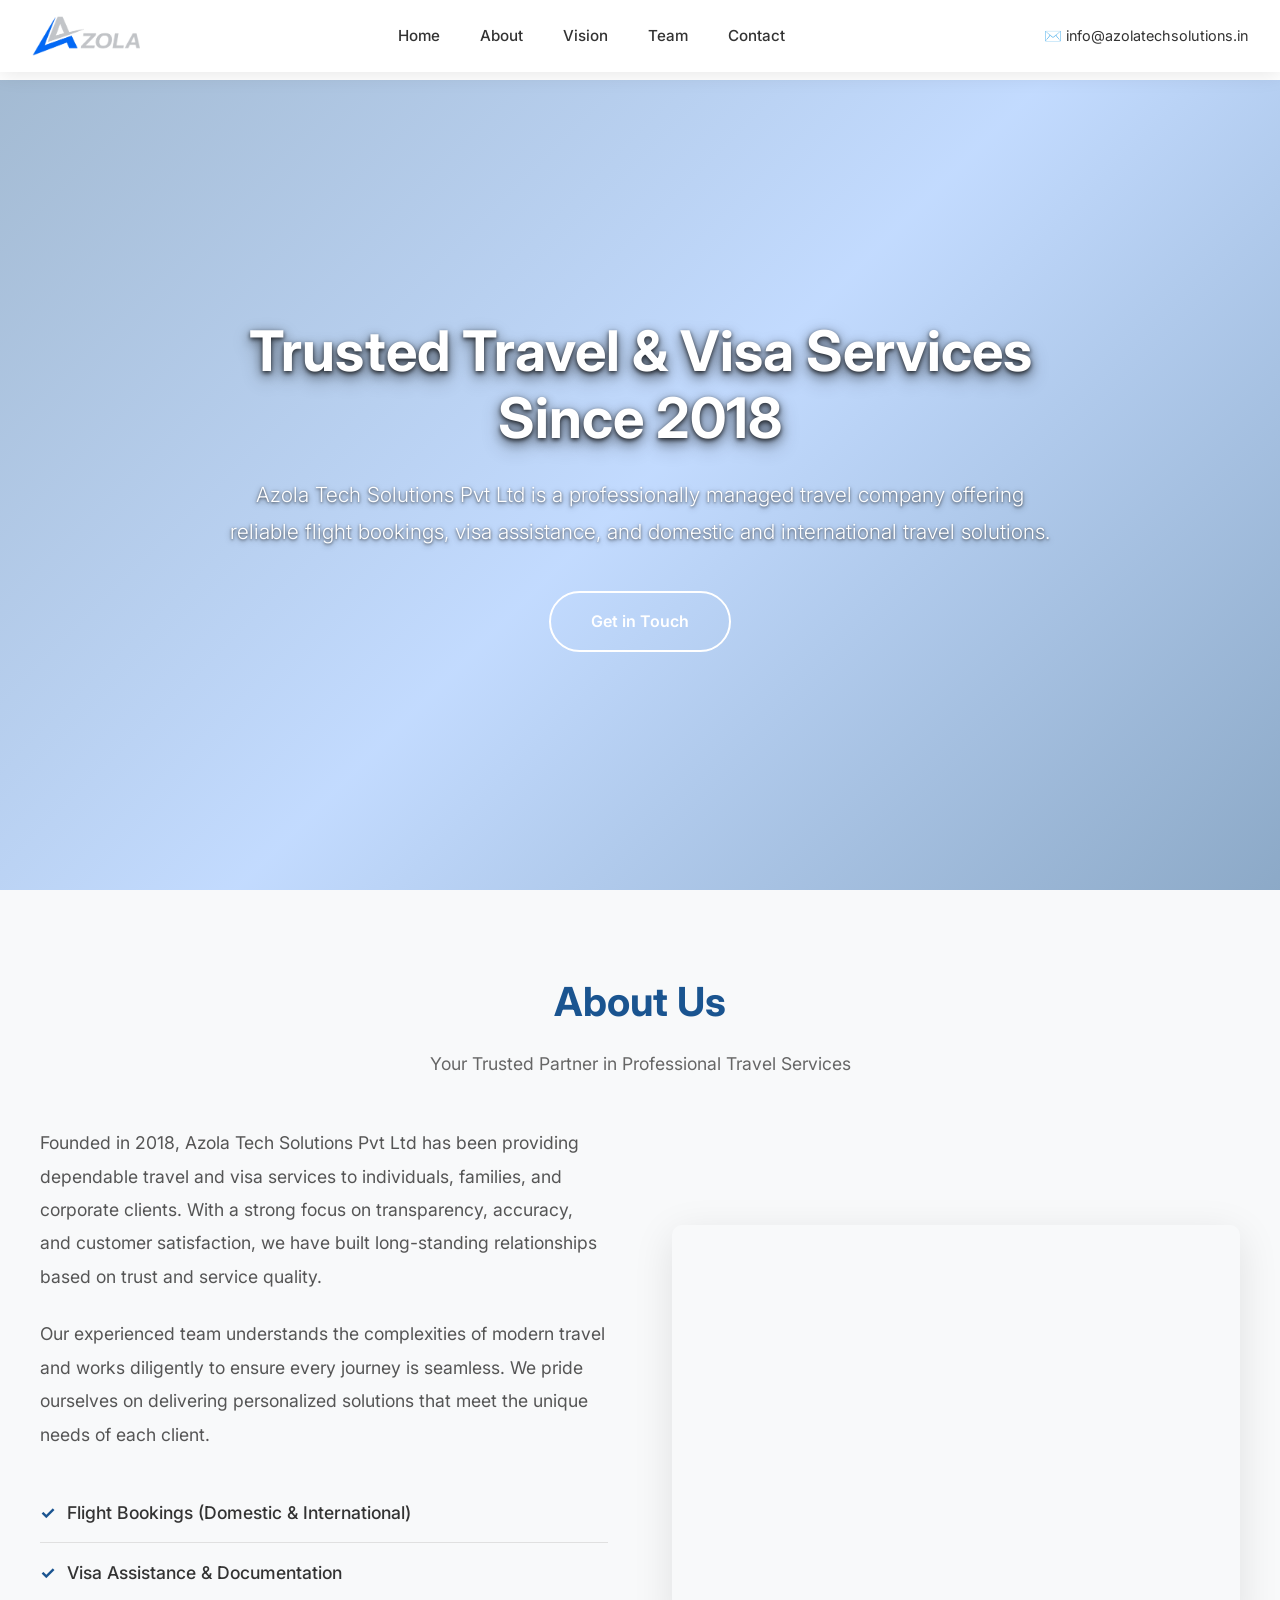
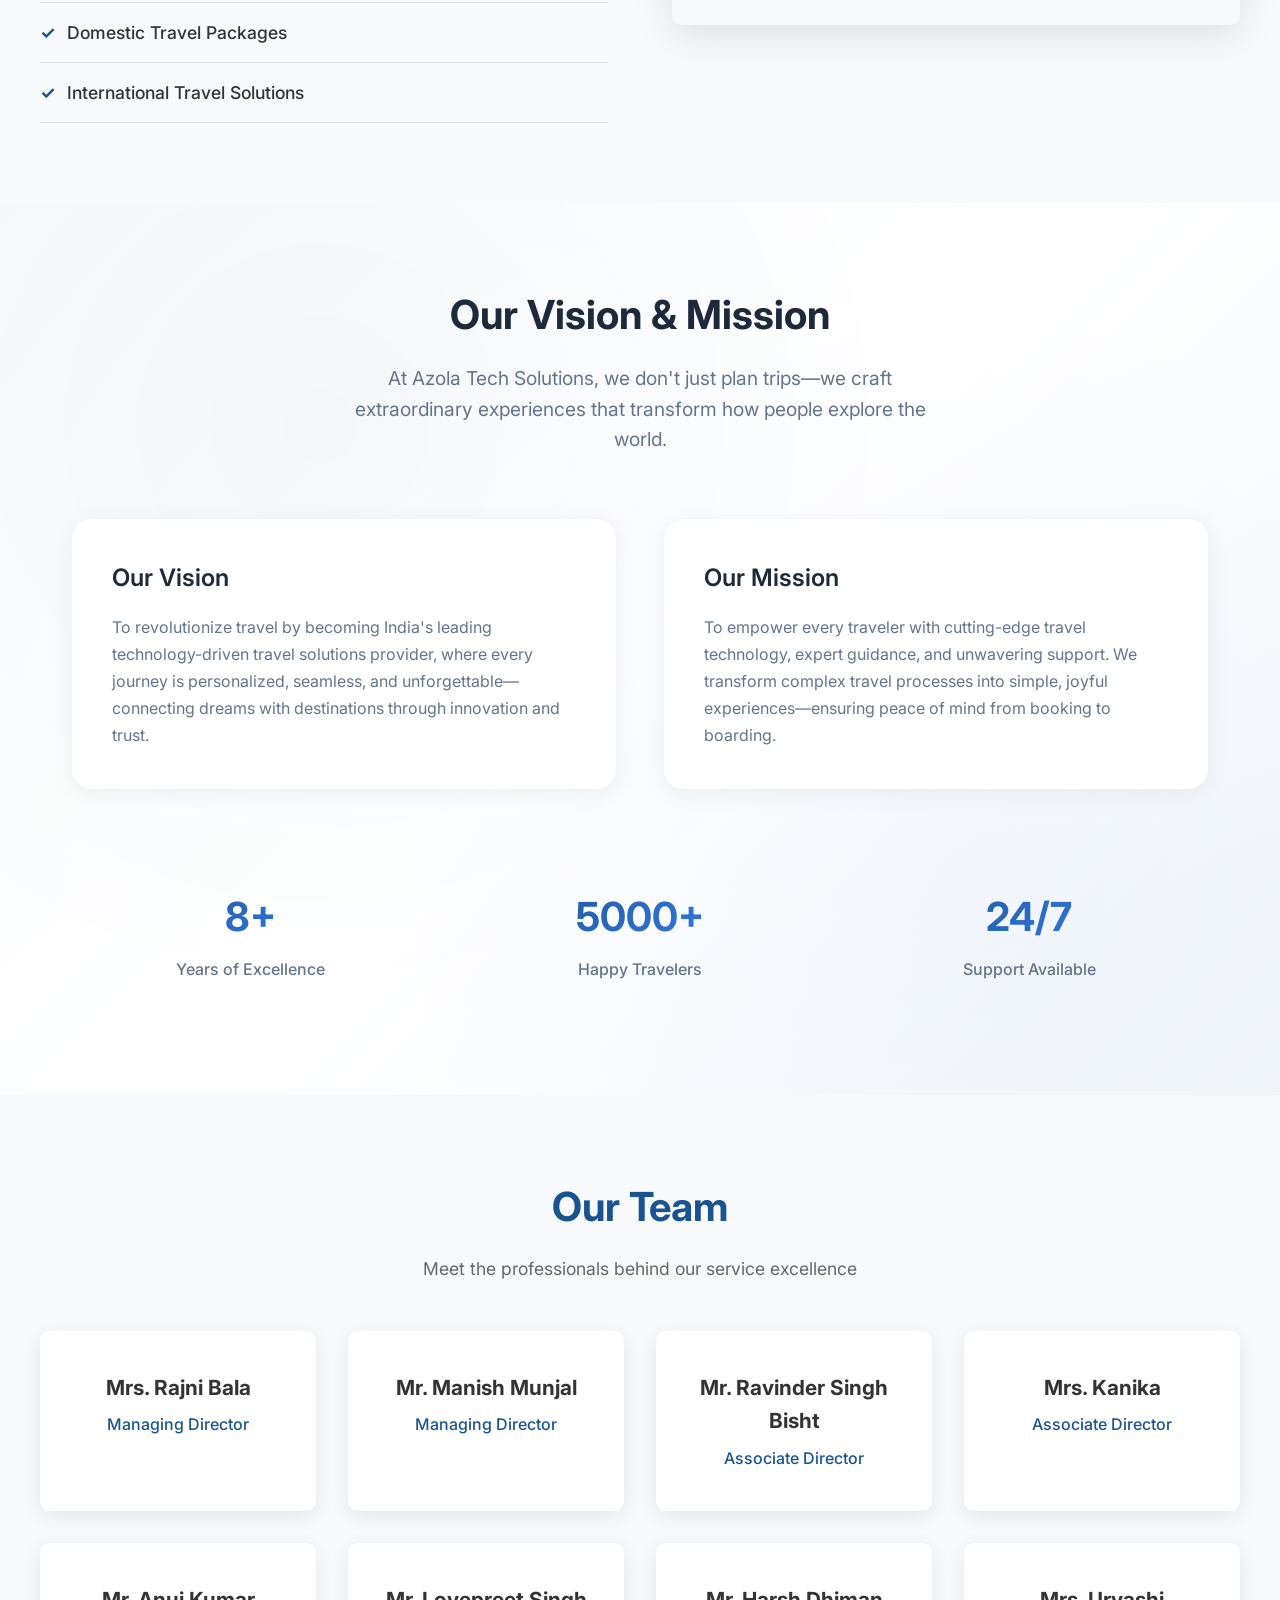
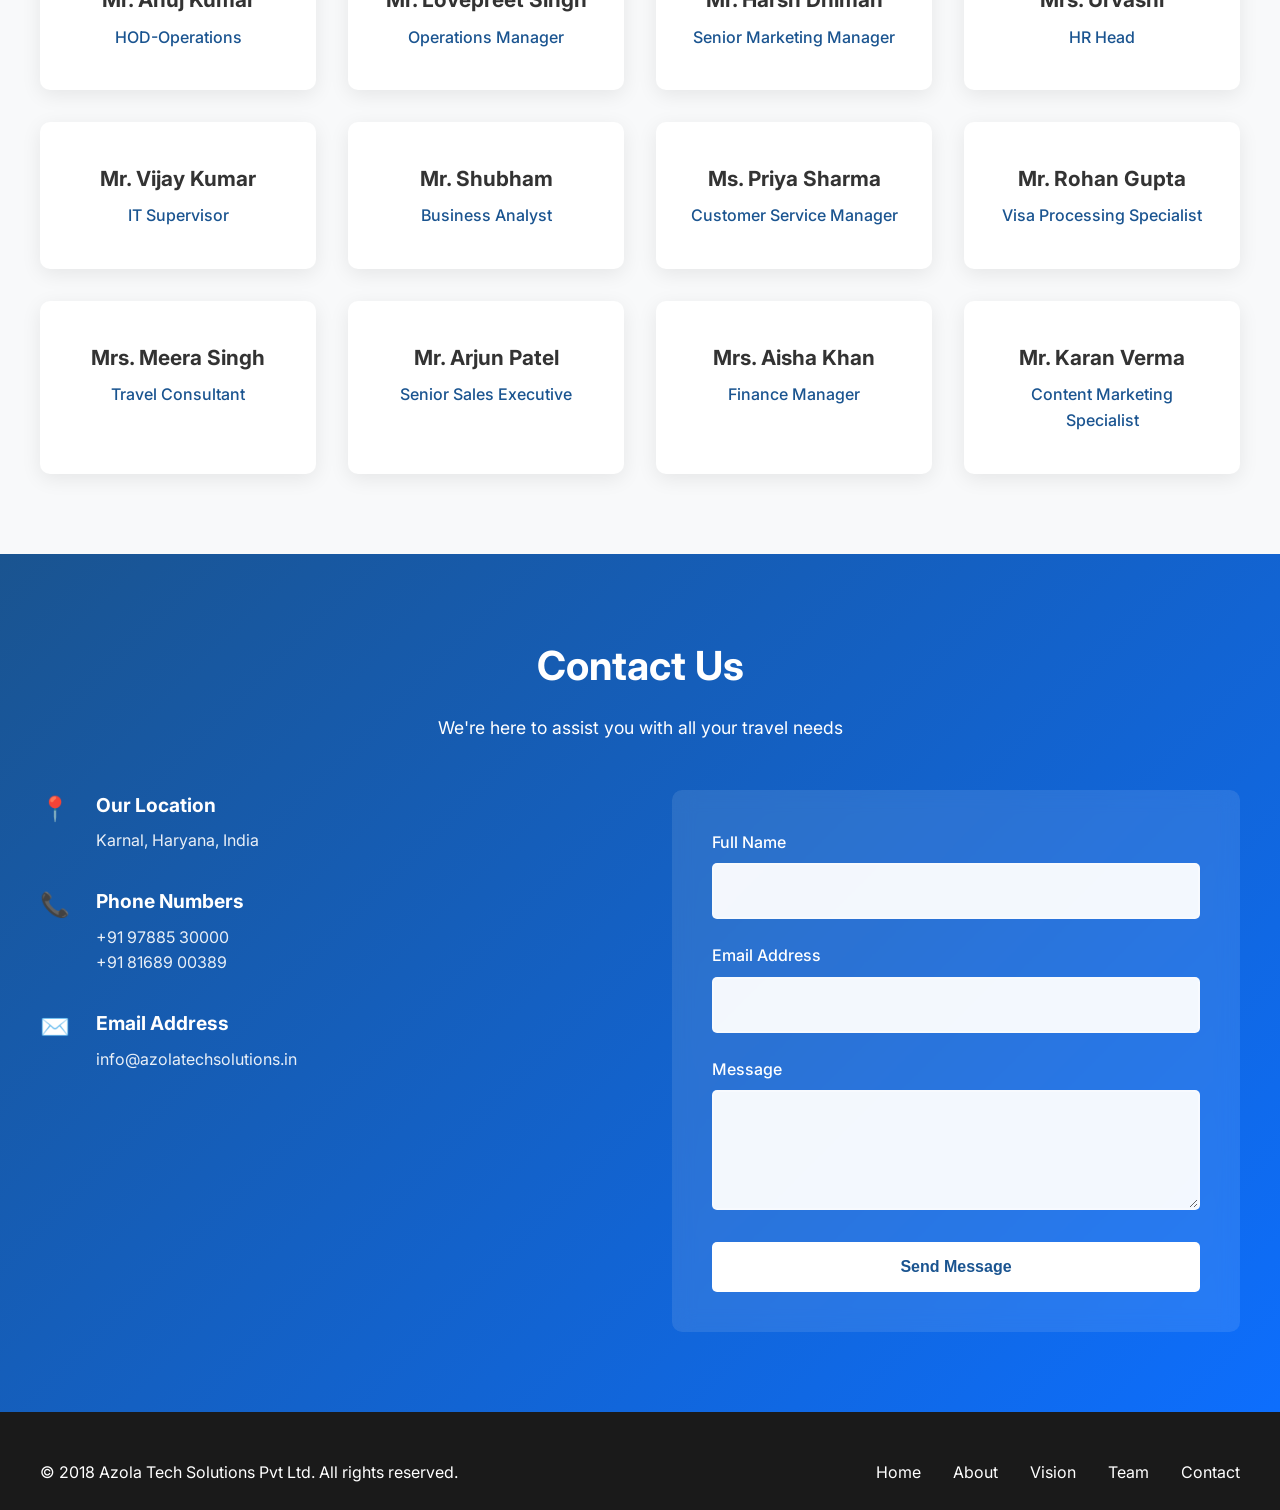
==== index.html @ 6ac51a49 "Add project files" ====
<!DOCTYPE html>
<html lang="en">
  <head>
    <meta charset="UTF-8" />
    <meta name="viewport" content="width=device-width, initial-scale=1.0" />
    <title>Azola Tech Solutions Pvt Ltd - Professional Travel Services</title>
    <link rel="preconnect" href="https://fonts.googleapis.com" />
    <link rel="preconnect" href="https://fonts.gstatic.com" crossorigin />
    <link
      href="https://fonts.googleapis.com/css2?family=Inter:wght@300;400;500;600;700&display=swap"
      rel="stylesheet"
    />
    <link rel="stylesheet" href="style.css" />
  </head>
  <body>
    <!-- Navbar -->
    <nav class="navbar" id="navbar">
      <div class="nav-container">
        <a href="#home" class="logo"
          ><img src="Logo.png" alt="Azola Tech Solutions Pvt Ltd Logo"
        /></a>
        <ul class="nav-links">
          <li><a href="#home">Home</a></li>
          <li><a href="#about">About</a></li>
          <li><a href="#vision">Vision</a></li>
          <li><a href="#team">Team</a></li>
          <li><a href="#contact">Contact</a></li>
        </ul>
        <div class="nav-contact">
          <a href="mailto:info@azolatechsolutions.in" class="email"
            >info@azolatechsolutions.in</a
          >
        </div>
        <button class="mobile-menu-btn" aria-label="Toggle mobile menu">
          <span></span>
          <span></span>
          <span></span>
        </button>
      </div>
    </nav>

    <!-- Hero Section -->
    <section id="home" class="hero">
      <div class="hero-content">
        <h1>Trusted Travel & Visa Services Since 2018</h1>
        <p>
          Azola Tech Solutions Pvt Ltd is a professionally managed travel
          company offering reliable flight bookings, visa assistance, and
          domestic and international travel solutions.
        </p>
        <div class="cta-buttons">
          <a href="#contact" class="btn btn-secondary">Get in Touch</a>
        </div>
      </div>
    </section>

    <!-- About Section -->
    <section id="about">
      <div class="container">
        <h2 class="section-title fade-in">About Us</h2>
        <p class="section-subtitle fade-in">
          Your Trusted Partner in Professional Travel Services
        </p>
        <div class="about-content">
          <div class="about-text fade-in">
            <p>
              Founded in 2018, Azola Tech Solutions Pvt Ltd has been providing
              dependable travel and visa services to individuals, families, and
              corporate clients. With a strong focus on transparency, accuracy,
              and customer satisfaction, we have built long-standing
              relationships based on trust and service quality.
            </p>
            <p>
              Our experienced team understands the complexities of modern travel
              and works diligently to ensure every journey is seamless. We pride
              ourselves on delivering personalized solutions that meet the
              unique needs of each client.
            </p>
            <ul class="services-list">
              <li>Flight Bookings (Domestic & International)</li>
              <li>Visa Assistance & Documentation</li>
              <li>Domestic Travel Packages</li>
              <li>International Travel Solutions</li>
            </ul>
          </div>
          <div class="about-image fade-in"></div>
        </div>
      </div>
    </section>

    <!-- Vision & Mission Section -->
    <section id="vision">
      <div class="vision-container">
        <div class="vision-intro">
          <h2 class="section-title fade-in">Our Vision & Mission</h2>
          <p class="vision-description fade-in">
            At Azola Tech Solutions, we don't just plan trips—we craft
            extraordinary experiences that transform how people explore the
            world.
          </p>
        </div>

        <div class="vision-content">
          <div class="vision-item fade-in">
            <!-- <div class="vision-icon"></div> -->
            <div class="vision-text">
              <h3>Our Vision</h3>
              <p>
                To revolutionize travel by becoming India's leading
                technology-driven travel solutions provider, where every journey
                is personalized, seamless, and unforgettable—connecting dreams
                with destinations through innovation and trust.
              </p>
            </div>
          </div>

          <div class="vision-item fade-in">
            <!-- <div class="vision-icon"></div> -->
            <div class="vision-text">
              <h3>Our Mission</h3>
              <p>
                To empower every traveler with cutting-edge travel technology,
                expert guidance, and unwavering support. We transform complex
                travel processes into simple, joyful experiences—ensuring peace
                of mind from booking to boarding.
              </p>
            </div>
          </div>
        </div>

        <div class="vision-stats">
          <div class="stat-item">
            <div class="stat-number">8+</div>
            <div class="stat-label">Years of Excellence</div>
          </div>
          <div class="stat-item">
            <div class="stat-number">5000+</div>
            <div class="stat-label">Happy Travelers</div>
          </div>
          <div class="stat-item">
            <div class="stat-number">24/7</div>
            <div class="stat-label">Support Available</div>
          </div>
        </div>
      </div>
    </section>

    <!-- Team Section -->
    <section id="team">
      <div class="container">
        <h2 class="section-title fade-in">Our Team</h2>
        <p class="section-subtitle fade-in">
          Meet the professionals behind our service excellence
        </p>
        <div class="team-grid">
          <!-- Managing Directors -->
          <div class="team-member fade-in">
            <h3>Mrs. Rajni Bala</h3>
            <p>Managing Director</p>
          </div>
          <div class="team-member fade-in">
            <h3>Mr. Manish Munjal</h3>
            <p>Managing Director</p>
          </div>

          <!-- Associate Directors -->
          <div class="team-member fade-in">
            <h3>Mr. Ravinder Singh Bisht</h3>
            <p>Associate Director</p>
          </div>
          <div class="team-member fade-in">
            <h3>Mrs. Kanika</h3>
            <p>Associate Director</p>
          </div>

          <!-- Operations Leadership -->
          <div class="team-member fade-in">
            <h3>Mr. Anuj Kumar</h3>
            <p>HOD-Operations</p>
          </div>
          <div class="team-member fade-in">
            <h3>Mr. Lovepreet Singh</h3>
            <p>Operations Manager</p>
          </div>

          <!-- Marketing & HR -->
          <div class="team-member fade-in">
            <h3>Mr. Harsh Dhiman</h3>
            <p>Senior Marketing Manager</p>
          </div>
          <div class="team-member fade-in">
            <h3>Mrs. Urvashi</h3>
            <p>HR Head</p>
          </div>

          <!-- Technical & Analytics -->
          <div class="team-member fade-in">
            <h3>Mr. Vijay Kumar</h3>
            <p>IT Supervisor</p>
          </div>
          <div class="team-member fade-in">
            <h3>Mr. Shubham</h3>
            <p>Business Analyst</p>
          </div>

          <!-- Additional Team Members -->
          <div class="team-member fade-in">
            <h3>Ms. Priya Sharma</h3>
            <p>Customer Service Manager</p>
          </div>
          <div class="team-member fade-in">
            <h3>Mr. Rohan Gupta</h3>
            <p>Visa Processing Specialist</p>
          </div>
          <div class="team-member fade-in">
            <h3>Mrs. Meera Singh</h3>
            <p>Travel Consultant</p>
          </div>
          <div class="team-member fade-in">
            <h3>Mr. Arjun Patel</h3>
            <p>Senior Sales Executive</p>
          </div>
          <div class="team-member fade-in">
            <h3>Mrs. Aisha Khan</h3>
            <p>Finance Manager</p>
          </div>
          <div class="team-member fade-in">
            <h3>Mr. Karan Verma</h3>
            <p>Content Marketing Specialist</p>
          </div>
        </div>
      </div>
    </section>

    <!-- Contact Section -->
    <section id="contact">
      <div class="container">
        <h2 class="section-title">Contact Us</h2>
        <p class="section-subtitle">
          We're here to assist you with all your travel needs
        </p>
        <div class="contact-container">
          <div class="contact-info fade-in">
            <div class="contact-item">
              <div class="contact-item-icon">📍</div>
              <div class="contact-item-text">
                <h4>Our Location</h4>
                <p>Karnal, Haryana, India</p>
              </div>
            </div>
            <div class="contact-item">
              <div class="contact-item-icon">📞</div>
              <div class="contact-item-text">
                <h4>Phone Numbers</h4>
                <p>
                  <a
                    href="tel:+919788530000"
                    style="color: white; text-decoration: none"
                    >+91 97885 30000</a
                  ><br />
                  <a
                    href="tel:+918168900389"
                    style="color: white; text-decoration: none"
                    >+91 81689 00389</a
                  >
                </p>
              </div>
            </div>
            <div class="contact-item">
              <div class="contact-item-icon">✉️</div>
              <div class="contact-item-text">
                <h4>Email Address</h4>
                <p>
                  <a
                    href="mailto:info@azolatechsolutions.in"
                    style="color: white; text-decoration: none"
                    >info@azolatechsolutions.in</a
                  >
                </p>
              </div>
            </div>
          </div>
          <form
            class="contact-form fade-in"
            id="contactForm"
            action="https://formspree.io/f/xnjnkyly"
            method="POST"
          >
            <div class="form-group">
              <label for="name">Full Name</label>
              <input type="text" id="name" name="name" required />
            </div>
            <div class="form-group">
              <label for="email">Email Address</label>
              <input type="email" id="email" name="email" required />
            </div>
            <div class="form-group">
              <label for="message">Message</label>
              <textarea id="message" name="message" required></textarea>
            </div>
            <button type="submit" class="btn-submit">Send Message</button>
          </form>
        </div>
      </div>
    </section>

    <!-- Footer -->
    <footer>
      <div class="footer-content">
        <p>© 2018 Azola Tech Solutions Pvt Ltd. All rights reserved.</p>
        <ul class="footer-links">
          <li><a href="#home">Home</a></li>
          <li><a href="#about">About</a></li>
          <li><a href="#vision">Vision</a></li>
          <li><a href="#team">Team</a></li>
          <li><a href="#contact">Contact</a></li>
        </ul>
      </div>
    </footer>

    <script src="script.js"></script>
  </body>
</html>
---- style.css ----
* {
  margin: 0;
  padding: 0;
  box-sizing: border-box;
}

html {
  scroll-behavior: smooth;
}

body {
  font-family: "Inter", sans-serif;
  line-height: 1.6;
  color: #333;
  overflow-x: hidden;
}

/* Navbar */
.navbar {
  position: fixed;
  top: 0;
  width: 100%;
  background: rgba(255, 255, 255, 0.98);
  box-shadow: 0 2px 20px rgba(0, 0, 0, 0.1);
  z-index: 1000;
  padding: 1rem 0;
  transition: all 0.3s ease;
}

.navbar.scrolled {
  padding: 0.5rem 0;
  box-shadow: 0 2px 30px rgba(0, 0, 0, 0.15);
}

.nav-container {
  max-width: 1400px;
  margin: 0 auto;
  padding: 0 2rem;
  display: flex;
  justify-content: space-between;
  align-items: center;
}

.logo {
  display: flex;
  align-items: center;
  text-decoration: none;
  height: 40px;
}

.logo img {
  height: 100%;
  max-width: 200px;
  object-fit: contain;
  object-position: left center;
  transition: transform 0.3s ease;
}

.logo:hover img {
  transform: scale(1.05);
}

@media (max-width: 768px) {
  .logo {
    height: 50px;
  }

  .logo img {
    max-width: 150px;
  }
}

.nav-links {
  display: flex;
  gap: 2.5rem;
  list-style: none;
}

.nav-links a {
  text-decoration: none;
  color: #333;
  font-weight: 500;
  font-size: 0.95rem;
  transition: color 0.3s ease;
  position: relative;
}

.nav-links a::after {
  content: "";
  position: absolute;
  bottom: -5px;
  left: 0;
  width: 0;
  height: 2px;
  background: #1a5490;
  transition: width 0.3s ease;
}

.nav-links a:hover {
  color: #1a5490;
}

.nav-links a:hover::after {
  width: 100%;
}

.nav-contact {
  display: flex;
  gap: 1.5rem;
  align-items: center;
}

.nav-contact a {
  text-decoration: none;
  color: #333;
  font-size: 0.9rem;
  transition: color 0.3s ease;
}

.nav-contact a:hover {
  color: #1a5490;
}

.nav-contact .phone::before {
  content: "📞 ";
}

.nav-contact .email::before {
  content: "✉️ ";
}

/* Hero Section */
.hero {
  margin-top: 80px;
  min-height: 90vh;
  background: linear-gradient(
      135deg,
      rgba(26, 84, 144, 0.4) 0%,
      rgba(13, 110, 253, 0.25) 50%,
      rgba(26, 84, 144, 0.5) 100%
    ),
    url("https://images.unsplash.com/photo-1436491865332-7a61a109cc05?w=1600")
      center/cover;
  display: flex;
  align-items: center;
  justify-content: center;
  text-align: center;
  color: white;
  position: relative;
  overflow: hidden;
}

.hero-content {
  max-width: 900px;
  padding: 2rem;
  opacity: 0;
  animation: fadeInUp 1s ease forwards 0.3s;
}

.hero h1 {
  font-size: 3.5rem;
  font-weight: 700;
  margin-bottom: 1.5rem;
  line-height: 1.2;
  text-shadow: 0 2px 4px rgba(0, 0, 0, 0.7), 0 4px 12px rgba(0, 0, 0, 0.5),
    0 8px 20px rgba(0, 0, 0, 0.3);
}

.hero p {
  font-size: 1.3rem;
  margin-bottom: 2.5rem;
  font-weight: 300;
  line-height: 1.8;
  text-shadow: 0 1px 3px rgba(0, 0, 0, 0.6), 0 2px 6px rgba(0, 0, 0, 0.4);
}

.cta-buttons {
  display: flex;
  gap: 1.5rem;
  justify-content: center;
  flex-wrap: wrap;
}

.btn {
  padding: 1rem 2.5rem;
  border: none;
  border-radius: 50px;
  font-size: 1rem;
  font-weight: 600;
  cursor: pointer;
  transition: all 0.3s ease;
  text-decoration: none;
  display: inline-block;
}

.btn-primary {
  background: white;
  color: #1a5490;
}

.btn-primary:hover {
  transform: translateY(-3px);
  box-shadow: 0 10px 30px rgba(0, 0, 0, 0.3);
}

.btn-secondary {
  background: transparent;
  color: white;
  border: 2px solid white;
}

.btn-secondary:hover {
  background: white;
  color: #1a5490;
  transform: translateY(-3px);
}

/* Section Styles */
section {
  padding: 5rem 2rem;
}

.container {
  max-width: 1200px;
  margin: 0 auto;
}

.section-title {
  text-align: center;
  font-size: 2.5rem;
  color: #1a5490;
  margin-bottom: 1rem;
  font-weight: 700;
}

.section-subtitle {
  text-align: center;
  font-size: 1.1rem;
  color: #666;
  margin-bottom: 3rem;
  max-width: 700px;
  margin-left: auto;
  margin-right: auto;
}

/* About Section */
#about {
  background: #f8f9fa;
}

.about-content {
  display: grid;
  grid-template-columns: 1fr 1fr;
  gap: 4rem;
  align-items: center;
}

.about-text {
  font-size: 1.1rem;
  line-height: 1.9;
  color: #555;
}

.about-text p {
  margin-bottom: 1.5rem;
}

.services-list {
  list-style: none;
  margin-top: 2rem;
}

.services-list li {
  padding: 0.8rem 0;
  border-bottom: 1px solid #e0e0e0;
  font-weight: 500;
  color: #333;
}

.services-list li::before {
  content: "✓ ";
  color: #1a5490;
  font-weight: bold;
  margin-right: 0.5rem;
}

.about-image {
  height: 400px;
  background: url("https://images.unsplash.com/photo-1488646953014-85cb44e25828?w=800")
    center/cover;
  border-radius: 10px;
  box-shadow: 0 10px 40px rgba(0, 0, 0, 0.1);
}

/* Vision & Mission Section */
#vision {
  padding: 5rem 0;
  background: linear-gradient(135deg, #f8fafc 0%, #ffffff 50%, #f1f5f9 100%);
  position: relative;
  overflow: hidden;
}

#vision::before {
  content: "";
  position: absolute;
  top: 0;
  left: 0;
  right: 0;
  bottom: 0;
  background-image: radial-gradient(
      circle at 25% 25%,
      rgba(26, 84, 144, 0.03) 0%,
      transparent 50%
    ),
    radial-gradient(
      circle at 75% 75%,
      rgba(59, 130, 246, 0.03) 0%,
      transparent 50%
    );
}

.vision-container {
  max-width: 1200px;
  margin: 0 auto;
  padding: 0 2rem;
  position: relative;
  z-index: 1;
}

.vision-intro {
  text-align: center;
  margin-bottom: 4rem;
}

.vision-intro .section-title {
  font-size: 2.5rem;
  font-weight: 700;
  color: #1e293b;
  margin-bottom: 1rem;
}

.vision-description {
  font-size: 1.2rem;
  color: #64748b;
  max-width: 600px;
  margin: 0 auto;
  line-height: 1.6;
  font-weight: 400;
}

.vision-content {
  display: grid;
  grid-template-columns: 1fr 1fr;
  gap: 3rem;
  margin-bottom: 4rem;
}

.vision-item {
  background: white;
  padding: 2.5rem;
  border-radius: 20px;
  box-shadow: 0 4px 25px rgba(0, 0, 0, 0.06);
  transition: all 0.3s ease;
}

.vision-item:hover {
  transform: translateY(-8px);
  box-shadow: 0 12px 40px rgba(0, 0, 0, 0.12);
}

.vision-icon {
  width: 70px;
  height: 70px;
  background: linear-gradient(135deg, #1a5490, #3b82f6);
  border-radius: 16px;
  margin-bottom: 1.5rem;
  box-shadow: 0 8px 25px rgba(26, 84, 144, 0.25);
  position: relative;
}

.vision-icon::before {
  content: "";
  position: absolute;
  top: 50%;
  left: 50%;
  transform: translate(-50%, -50%);
  width: 30px;
  height: 30px;
  background: white;
  border-radius: 4px;
  box-shadow: inset 0 2px 4px rgba(0, 0, 0, 0.1);
}

.vision-item:nth-child(1) .vision-icon::after {
  content: "";
  position: absolute;
  top: 50%;
  left: 50%;
  transform: translate(-50%, -50%);
  width: 16px;
  height: 16px;
  background: linear-gradient(135deg, #1a5490, #3b82f6);
  border-radius: 50%;
  box-shadow: 0 2px 8px rgba(26, 84, 144, 0.3);
}

.vision-item:nth-child(2) .vision-icon::after {
  content: "";
  position: absolute;
  top: 50%;
  left: 50%;
  transform: translate(-50%, -50%);
  width: 0;
  height: 0;
  border-left: 8px solid transparent;
  border-right: 8px solid transparent;
  border-bottom: 14px solid white;
}

.vision-text h3 {
  font-size: 1.5rem;
  font-weight: 600;
  color: #1e293b;
  margin-bottom: 1rem;
}

.vision-text p {
  color: #64748b;
  line-height: 1.7;
  font-size: 1rem;
  margin: 0;
}

.vision-stats {
  display: grid;
  grid-template-columns: repeat(auto-fit, minmax(200px, 1fr));
  gap: 2rem;
  margin-top: 3rem;
}

.stat-item {
  text-align: center;
  padding: 2rem;
  transition: all 0.3s ease;
}

.stat-item:hover {
  transform: translateY(-4px);
}

.stat-number {
  font-size: 2.5rem;
  font-weight: 700;
  color: #1a5490;
  margin-bottom: 0.5rem;
  background: linear-gradient(135deg, #1a5490, #3b82f6);
  -webkit-background-clip: text;
  -webkit-text-fill-color: transparent;
  background-clip: text;
}

.stat-label {
  font-size: 1rem;
  color: #64748b;
  font-weight: 500;
}

/* Team Section */
#team {
  background: #f8f9fa;
  align-items: center;
}

.team-grid {
  display: grid;
  grid-template-columns: repeat(4, 1fr);
  gap: 2rem;
  margin-top: 3rem;
  /* justify-items: center; */
}

@media (max-width: 1200px) {
  .team-grid {
    grid-template-columns: repeat(3, 1fr);
  }
}

@media (max-width: 768px) {
  .team-grid {
    grid-template-columns: repeat(2, 1fr);
    gap: 1.5rem;
  }
}

@media (max-width: 480px) {
  .team-grid {
    grid-template-columns: 1fr;
    gap: 1rem;
  }
}

.team-member {
  background: white;
  padding: 2.5rem 2rem;
  border-radius: 10px;
  text-align: center;
  box-shadow: 0 5px 20px rgba(0, 0, 0, 0.08);
  transition: transform 0.3s ease, box-shadow 0.3s ease;
}

.team-member:hover {
  transform: translateY(-5px);
  box-shadow: 0 10px 30px rgba(0, 0, 0, 0.15);
}

.team-member h3 {
  font-size: 1.3rem;
  color: #333;
  margin-bottom: 0.5rem;
}

.team-member p {
  color: #1a5490;
  font-weight: 500;
}

/* Contact Section */
#contact {
  background: linear-gradient(135deg, #1a5490, #0d6efd);
  color: white;
}

#contact .section-title,
#contact .section-subtitle {
  color: white;
}

.contact-container {
  display: grid;
  grid-template-columns: 1fr 1fr;
  gap: 4rem;
  margin-top: 3rem;
}

.contact-info {
  display: flex;
  flex-direction: column;
  gap: 2rem;
}

.contact-item {
  display: flex;
  align-items: flex-start;
  gap: 1rem;
}

.contact-item-icon {
  font-size: 1.5rem;
  min-width: 40px;
}

.contact-item-text h4 {
  font-size: 1.2rem;
  margin-bottom: 0.5rem;
}

.contact-item-text p {
  font-size: 1rem;
  opacity: 0.9;
}

.contact-form {
  background: rgba(255, 255, 255, 0.1);
  padding: 2.5rem;
  border-radius: 10px;
  backdrop-filter: blur(10px);
}

.form-group {
  margin-bottom: 1.5rem;
}

.form-group label {
  display: block;
  margin-bottom: 0.5rem;
  font-weight: 500;
}

.form-group input,
.form-group textarea {
  width: 100%;
  padding: 1rem;
  border: 2px solid rgba(255, 255, 255, 0.3);
  border-radius: 5px;
  background: rgba(255, 255, 255, 0.95);
  font-family: "Inter", sans-serif;
  font-size: 1rem;
  transition: border-color 0.3s ease;
}

.form-group input:focus,
.form-group textarea:focus {
  outline: none;
  border-color: white;
}

.form-group textarea {
  resize: vertical;
  min-height: 120px;
}

.btn-submit {
  width: 100%;
  background: white;
  color: #1a5490;
  padding: 1rem;
  border: none;
  border-radius: 5px;
  font-size: 1rem;
  font-weight: 600;
  cursor: pointer;
  transition: all 0.3s ease;
}

.btn-submit:hover {
  transform: translateY(-2px);
  box-shadow: 0 5px 20px rgba(0, 0, 0, 0.3);
}

/* Footer */
footer {
  background: #1a1a1a;
  color: white;
  padding: 3rem 2rem 1.5rem;
}

.footer-content {
  max-width: 1200px;
  margin: 0 auto;
  display: flex;
  justify-content: space-between;
  align-items: center;
  flex-wrap: wrap;
  gap: 2rem;
}

.footer-links {
  display: flex;
  gap: 2rem;
  list-style: none;
}

.footer-links a {
  color: white;
  text-decoration: none;
  transition: color 0.3s ease;
}

.footer-links a:hover {
  color: #1a5490;
}

.footer-copyright {
  text-align: center;
  margin-top: 2rem;
  padding-top: 2rem;
  border-top: 1px solid rgba(255, 255, 255, 0.1);
  opacity: 0.7;
}

/* Animations */
@keyframes fadeInUp {
  from {
    opacity: 0;
    transform: translateY(30px);
  }
  to {
    opacity: 1;
    transform: translateY(0);
  }
}

.fade-in {
  opacity: 0;
  transform: translateY(30px);
  transition: opacity 0.6s ease, transform 0.6s ease;
}

.fade-in.visible {
  opacity: 1;
  transform: translateY(0);
}

/* Mobile Menu */
.mobile-menu-btn {
  display: none;
  background: none;
  border: none;
  cursor: pointer;
  padding: 0;
  width: 30px;
  height: 24px;
  position: relative;
}

.mobile-menu-btn span {
  display: block;
  width: 100%;
  height: 3px;
  background: #333;
  border-radius: 2px;
  position: absolute;
  transition: all 0.3s ease;
}

.mobile-menu-btn span:nth-child(1) {
  top: 0;
}

.mobile-menu-btn span:nth-child(2) {
  top: 50%;
  transform: translateY(-50%);
}

.mobile-menu-btn span:nth-child(3) {
  bottom: 0;
}

.mobile-menu-btn.active span:nth-child(1) {
  top: 50%;
  transform: translateY(-50%) rotate(45deg);
}

.mobile-menu-btn.active span:nth-child(2) {
  top: 50%;
  transform: translateY(-50%) rotate(-45deg);
}

.mobile-menu-btn.active span:nth-child(3) {
  opacity: 0;
}

/* Responsive */
@media (max-width: 968px) {
  .nav-links {
    display: none;
  }

  .nav-links.active {
    display: flex;
    flex-direction: column;
    position: absolute;
    top: 100%;
    left: 0;
    right: 0;
    background: rgba(255, 255, 255, 0.98);
    padding: 1.5rem 0;
    box-shadow: 0 4px 20px rgba(0, 0, 0, 0.1);
    gap: 0;
    border-radius: 0 0 10px 10px;
    backdrop-filter: blur(10px);
  }

  .nav-links.active li {
    width: 100%;
    border-bottom: 1px solid rgba(26, 84, 144, 0.1);
  }

  .nav-links.active li:last-child {
    border-bottom: none;
  }

  .nav-links.active li:hover {
    background: rgba(26, 84, 144, 0.08);
    transform: translateX(5px);
  }

  .nav-links.active a {
    display: block;
    width: 100%;
    padding: 1rem 2rem;
    font-size: 1.1rem;
    font-weight: 600;
    text-align: center;
    transition: all 0.3s ease;
    border-radius: 8px;
  }

  .nav-links.active a:hover {
    color: #1a5490;
    background: rgba(26, 84, 144, 0.1);
    transform: scale(1.05);
  }

  .nav-links.active a::after {
    display: none;
  }

  .mobile-menu-btn {
    display: block;
  }

  .hero h1 {
    font-size: 2.5rem;
  }

  .hero p {
    font-size: 1.1rem;
  }

  .about-content,
  .vision-content,
  .contact-container {
    grid-template-columns: 1fr;
  }

  .vision-intro .section-title {
    font-size: 2rem;
  }

  .vision-description {
    font-size: 1rem;
  }

  .vision-item {
    padding: 2rem;
  }

  .vision-stats {
    grid-template-columns: 1fr;
    gap: 1rem;
  }

  .about-image {
    height: 300px;
  }

  .nav-contact {
    display: none;
  }

  .cta-buttons {
    flex-direction: column;
  }
}

@media (max-width: 640px) {
  .hero h1 {
    font-size: 2rem;
  }

  .section-title {
    font-size: 2rem;
  }

  section {
    padding: 3rem 1.5rem;
  }
}
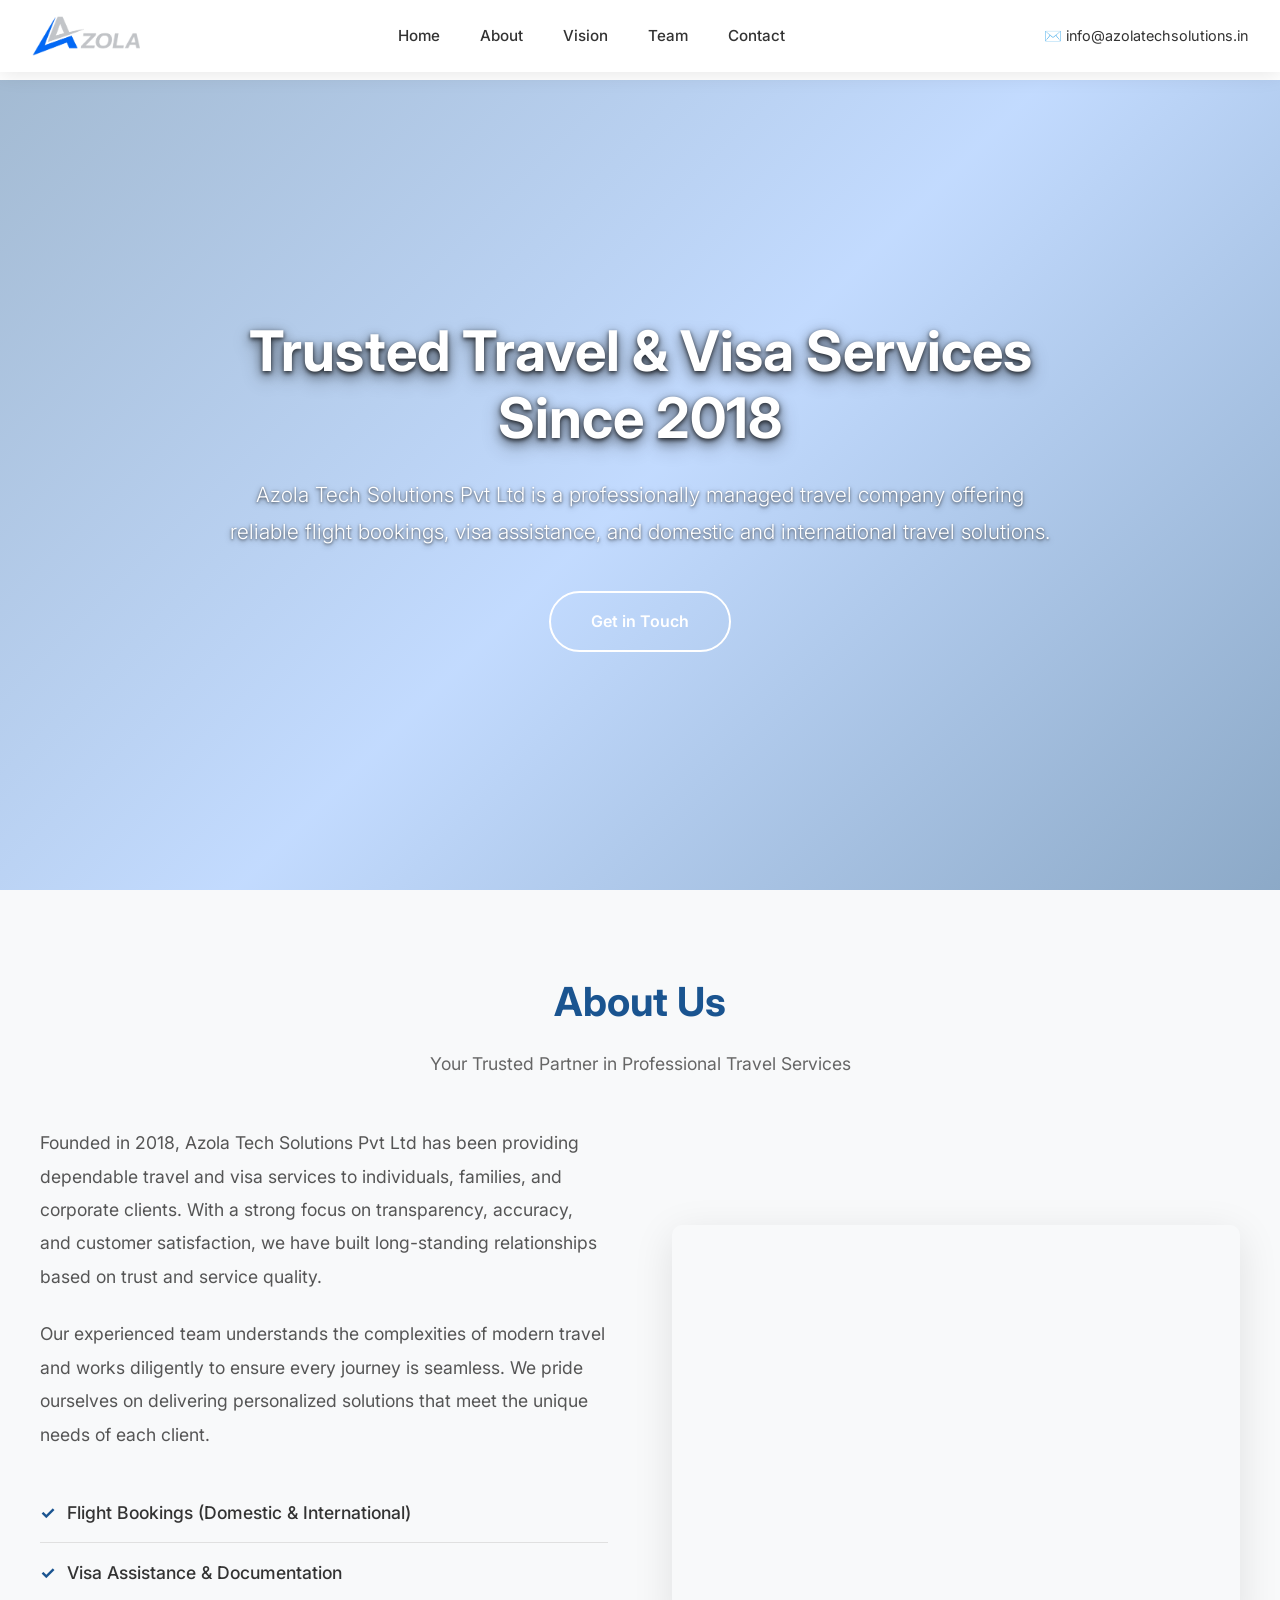
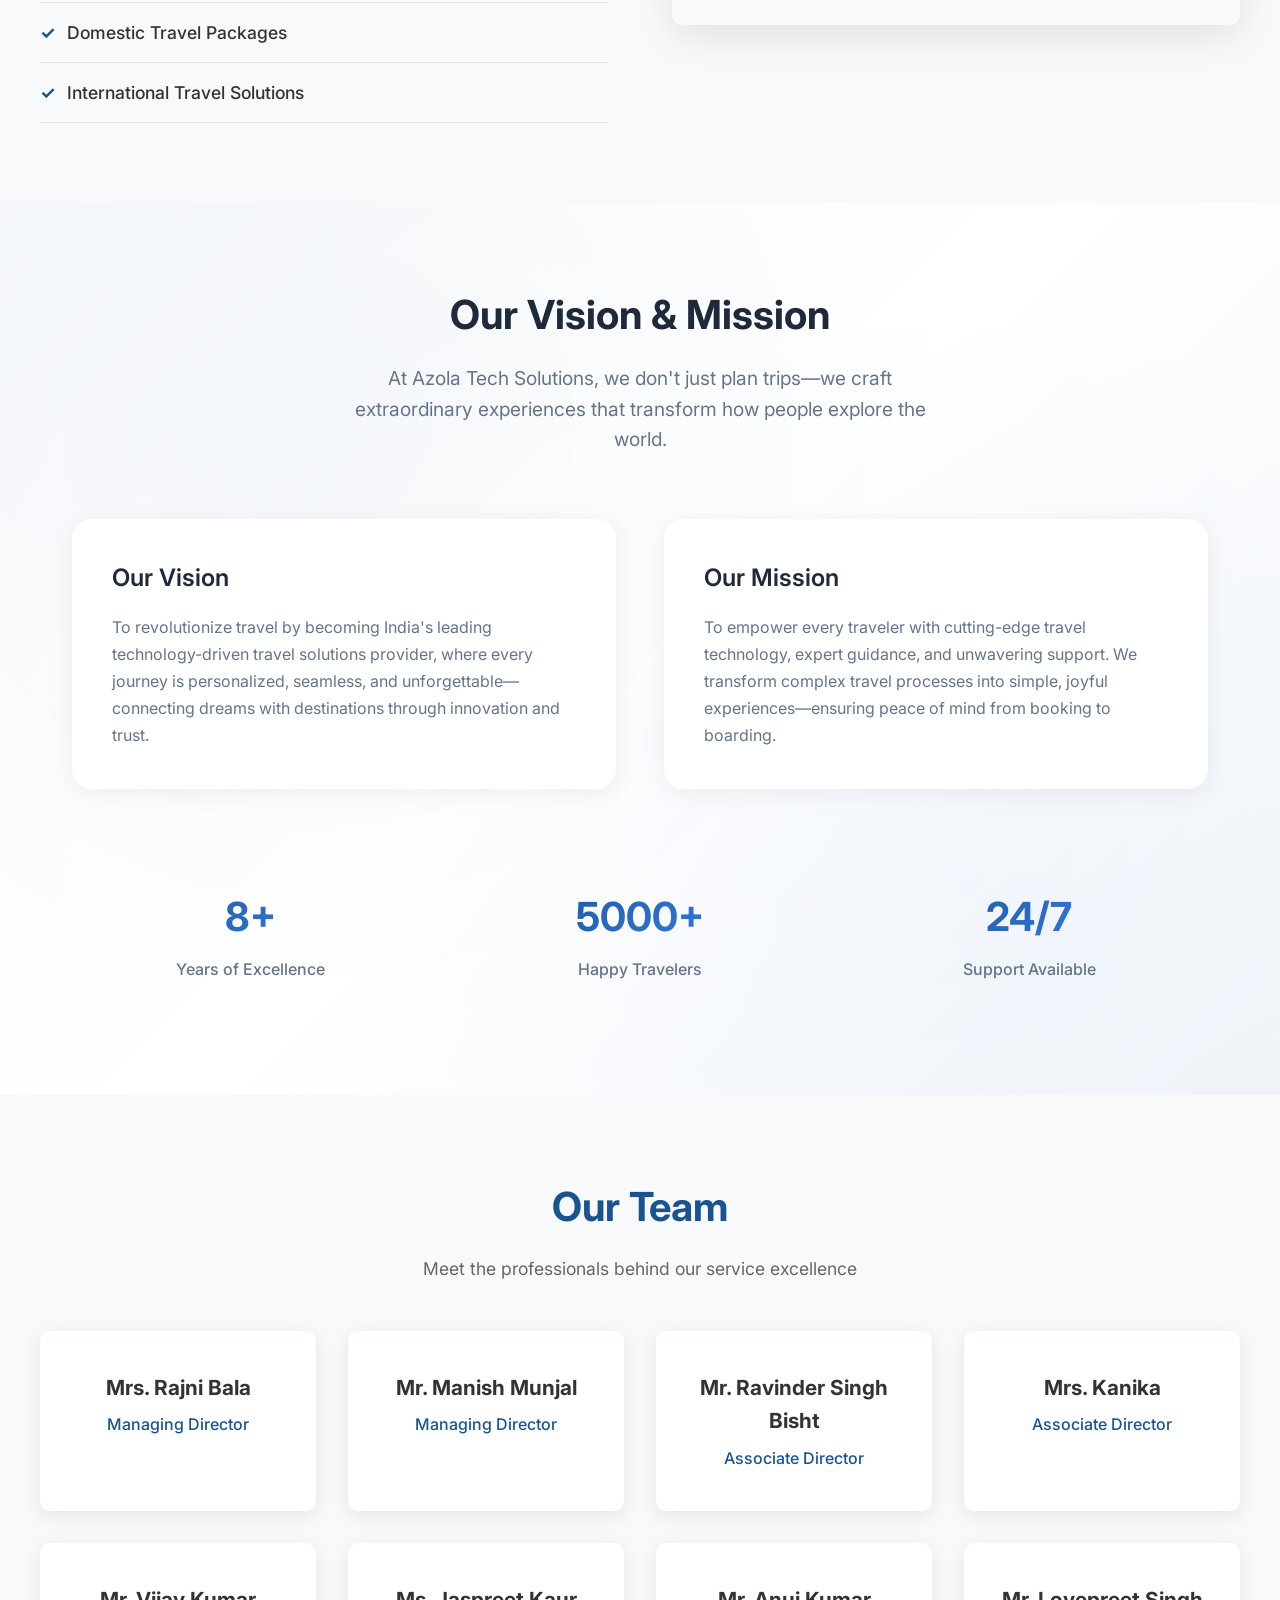
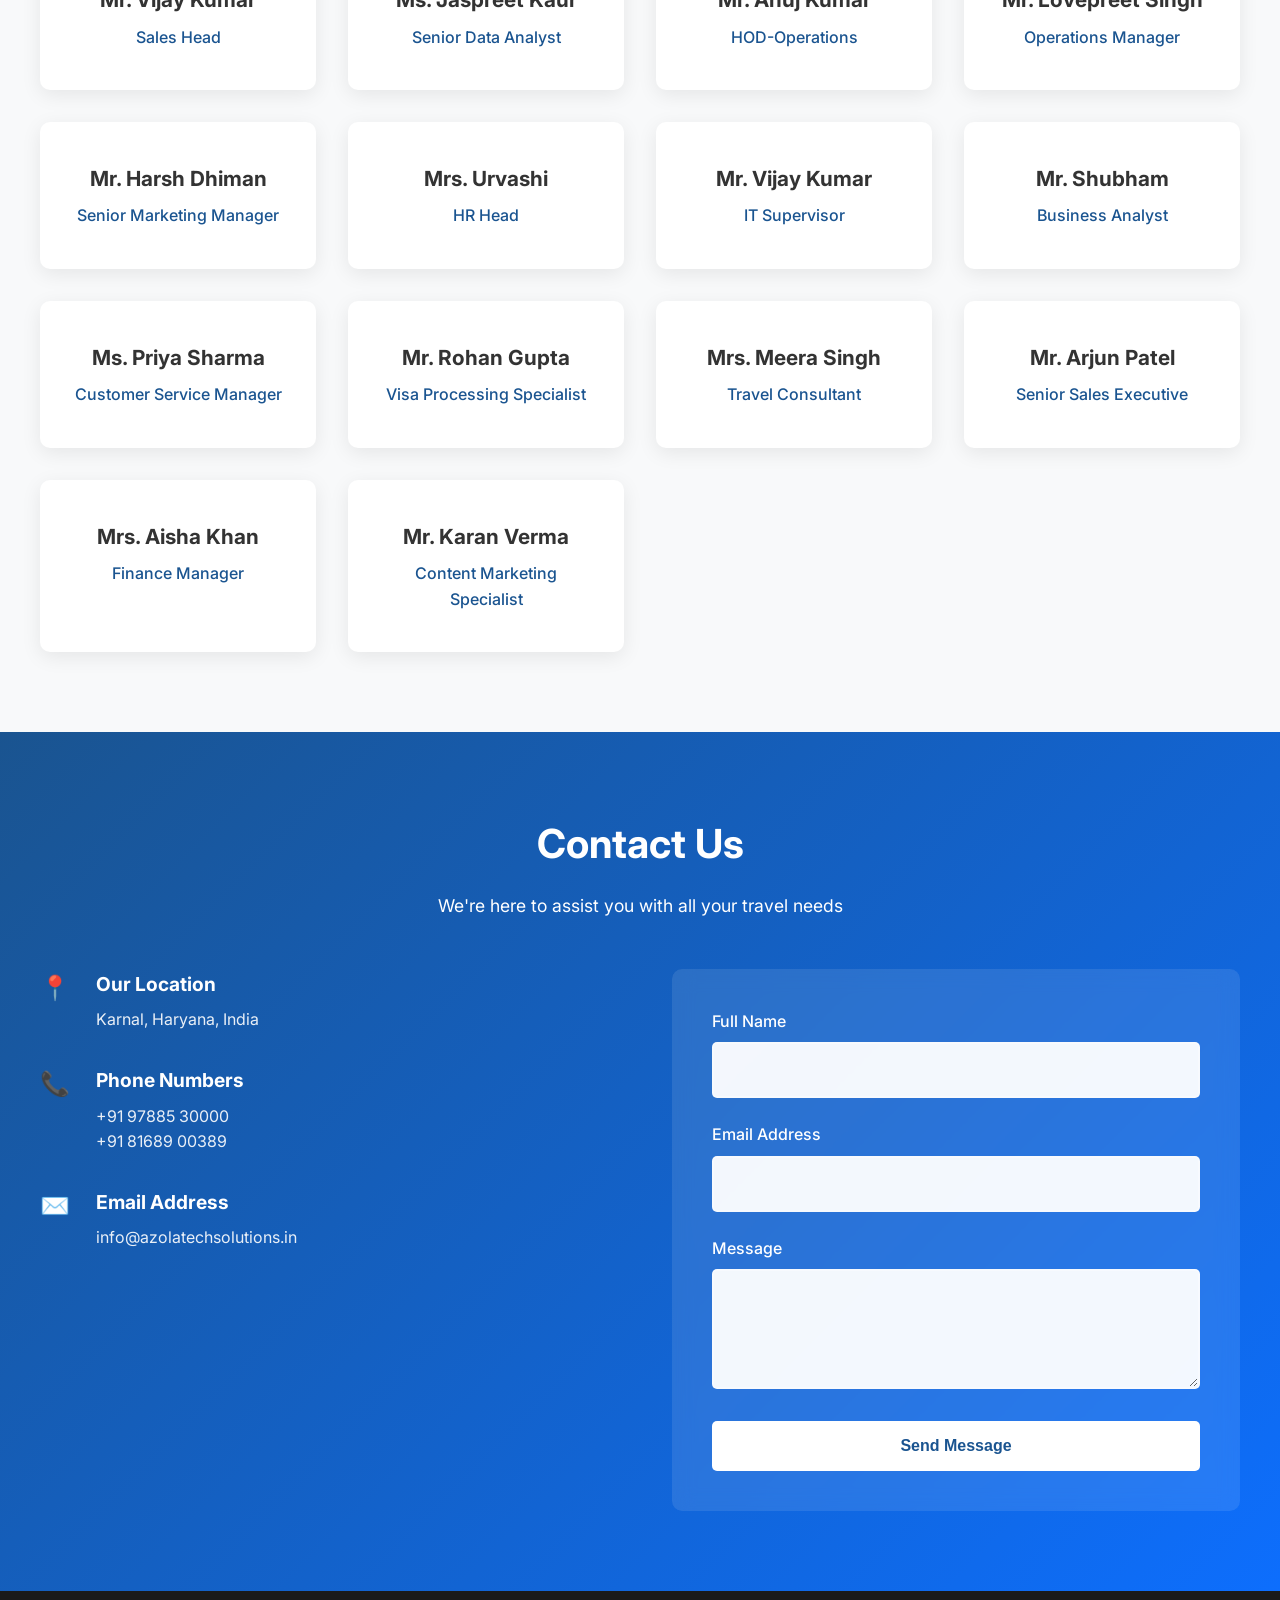
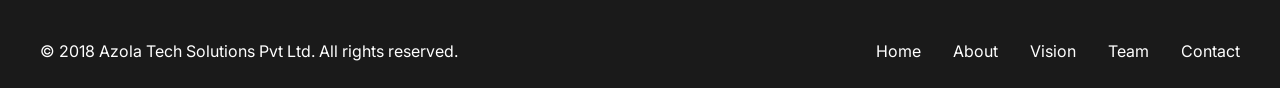
==== commit 83f6ba76: "added More staff" ====
--- a/index.html
+++ b/index.html
@@ -162,7 +162,8 @@
             <h3>Mr. Manish Munjal</h3>
             <p>Managing Director</p>
           </div>
-
+          
+          
           <!-- Associate Directors -->
           <div class="team-member fade-in">
             <h3>Mr. Ravinder Singh Bisht</h3>
@@ -172,7 +173,15 @@
             <h3>Mrs. Kanika</h3>
             <p>Associate Director</p>
           </div>
-
+          <div class="team-member fade-in">
+            <h3>Mr. Vijay Kumar</h3>
+            <p>Sales Head</p>
+          </div>
+          <div class="team-member fade-in">
+            <h3>Ms. Jaspreet Kaur</h3>
+            <p>Senior Data Analyst</p>
+          </div>
+          
           <!-- Operations Leadership -->
           <div class="team-member fade-in">
             <h3>Mr. Anuj Kumar</h3>
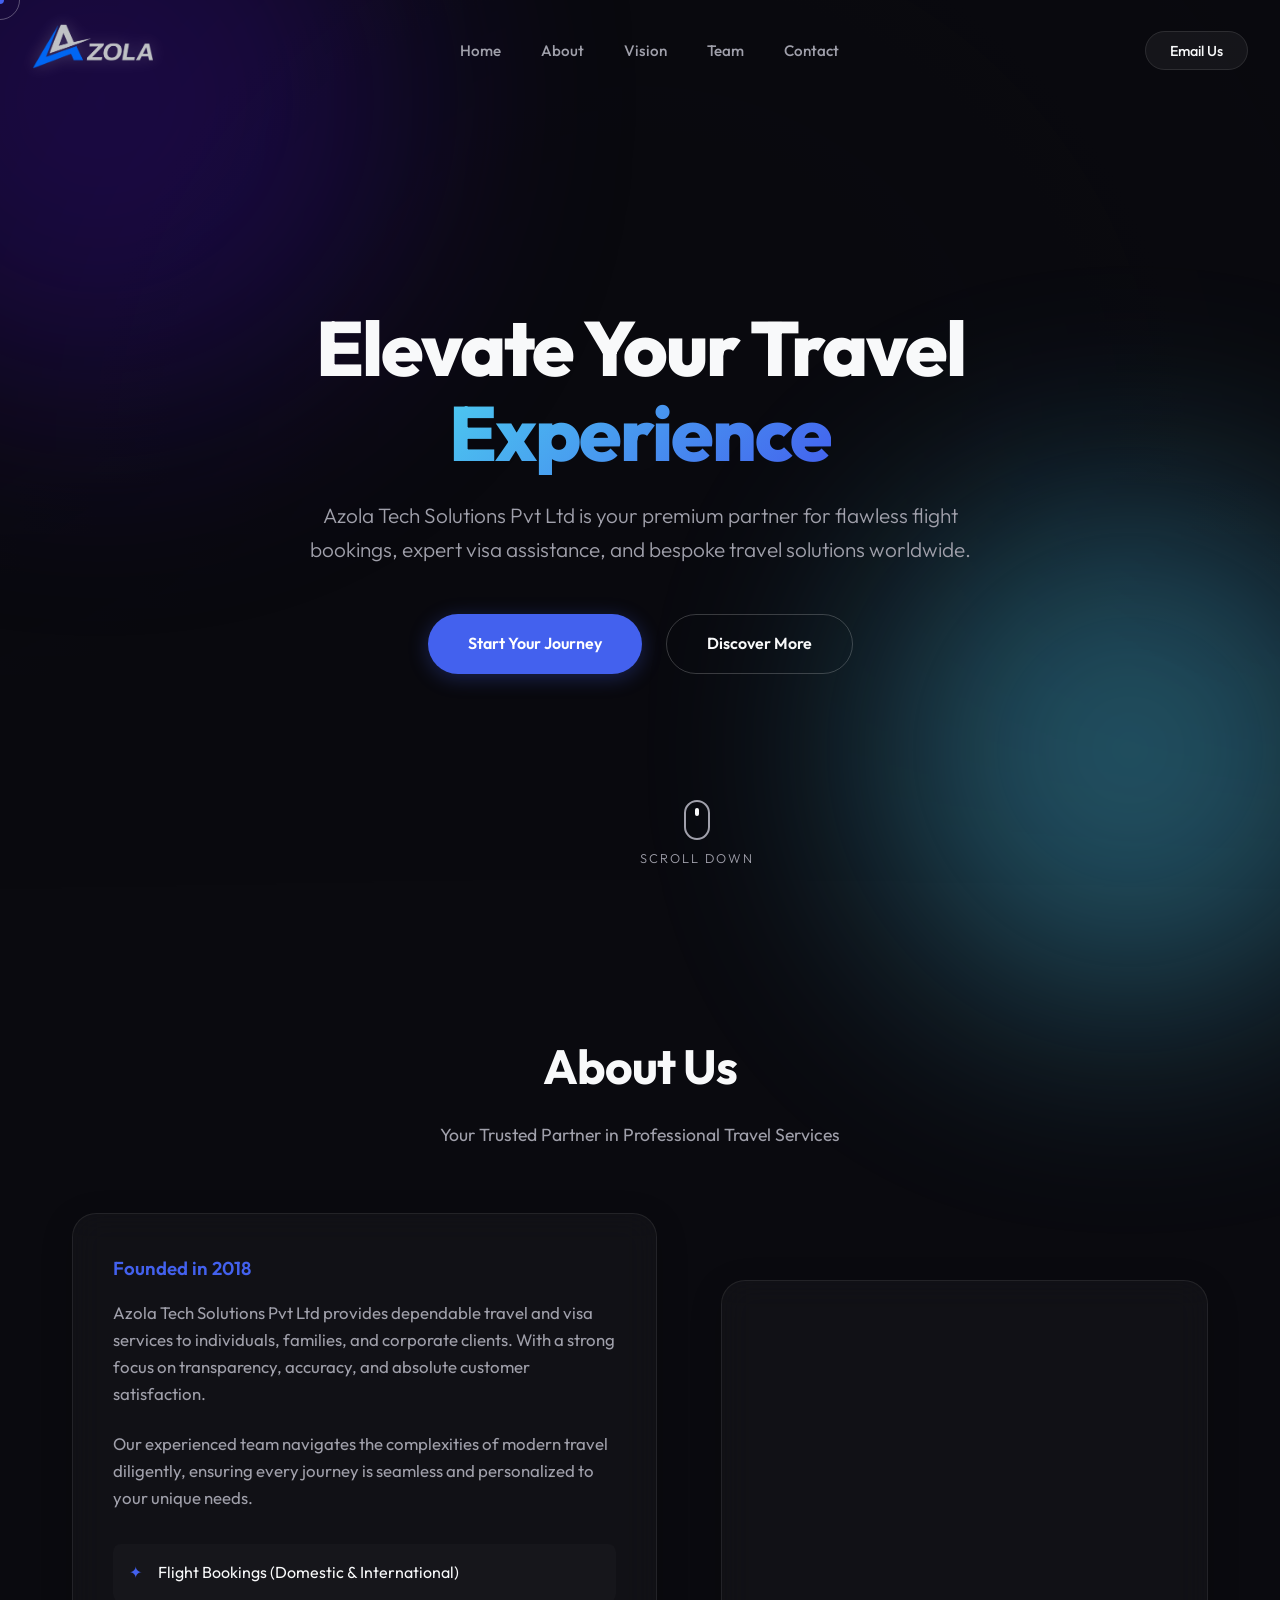
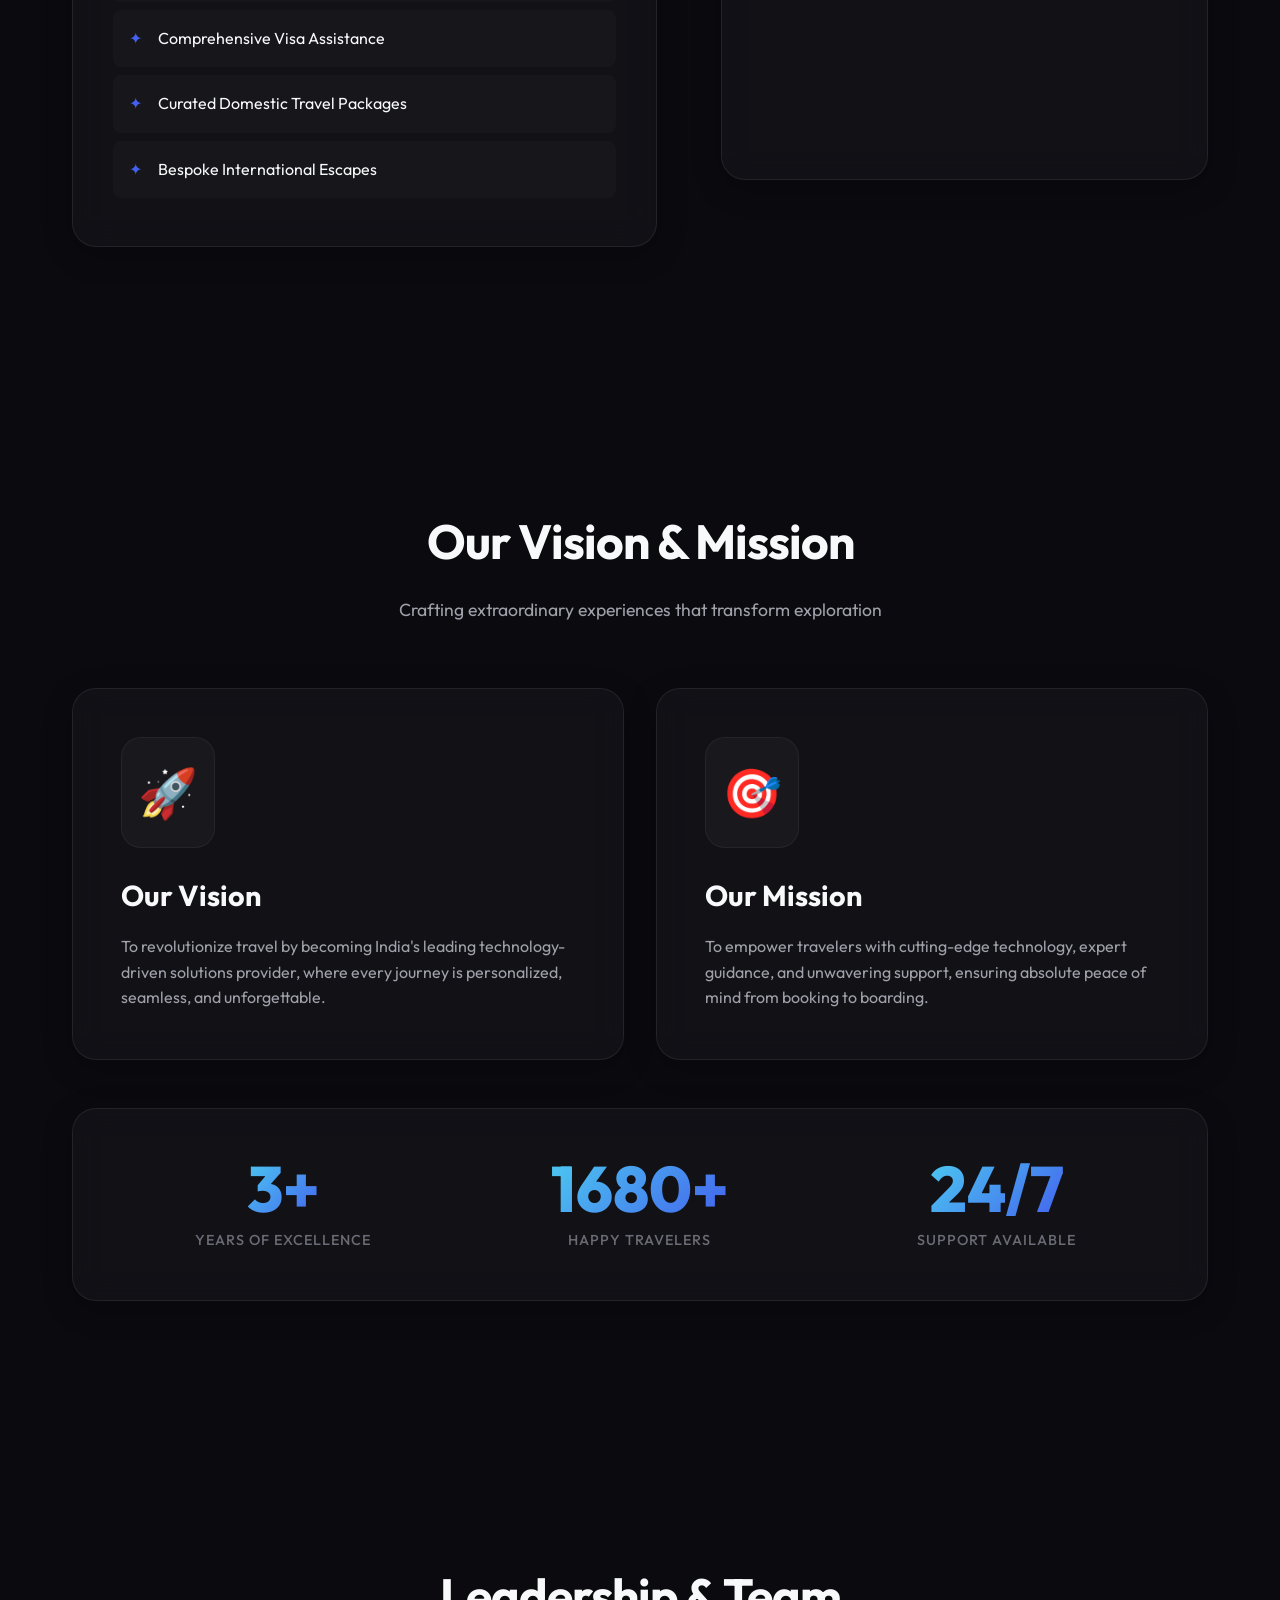
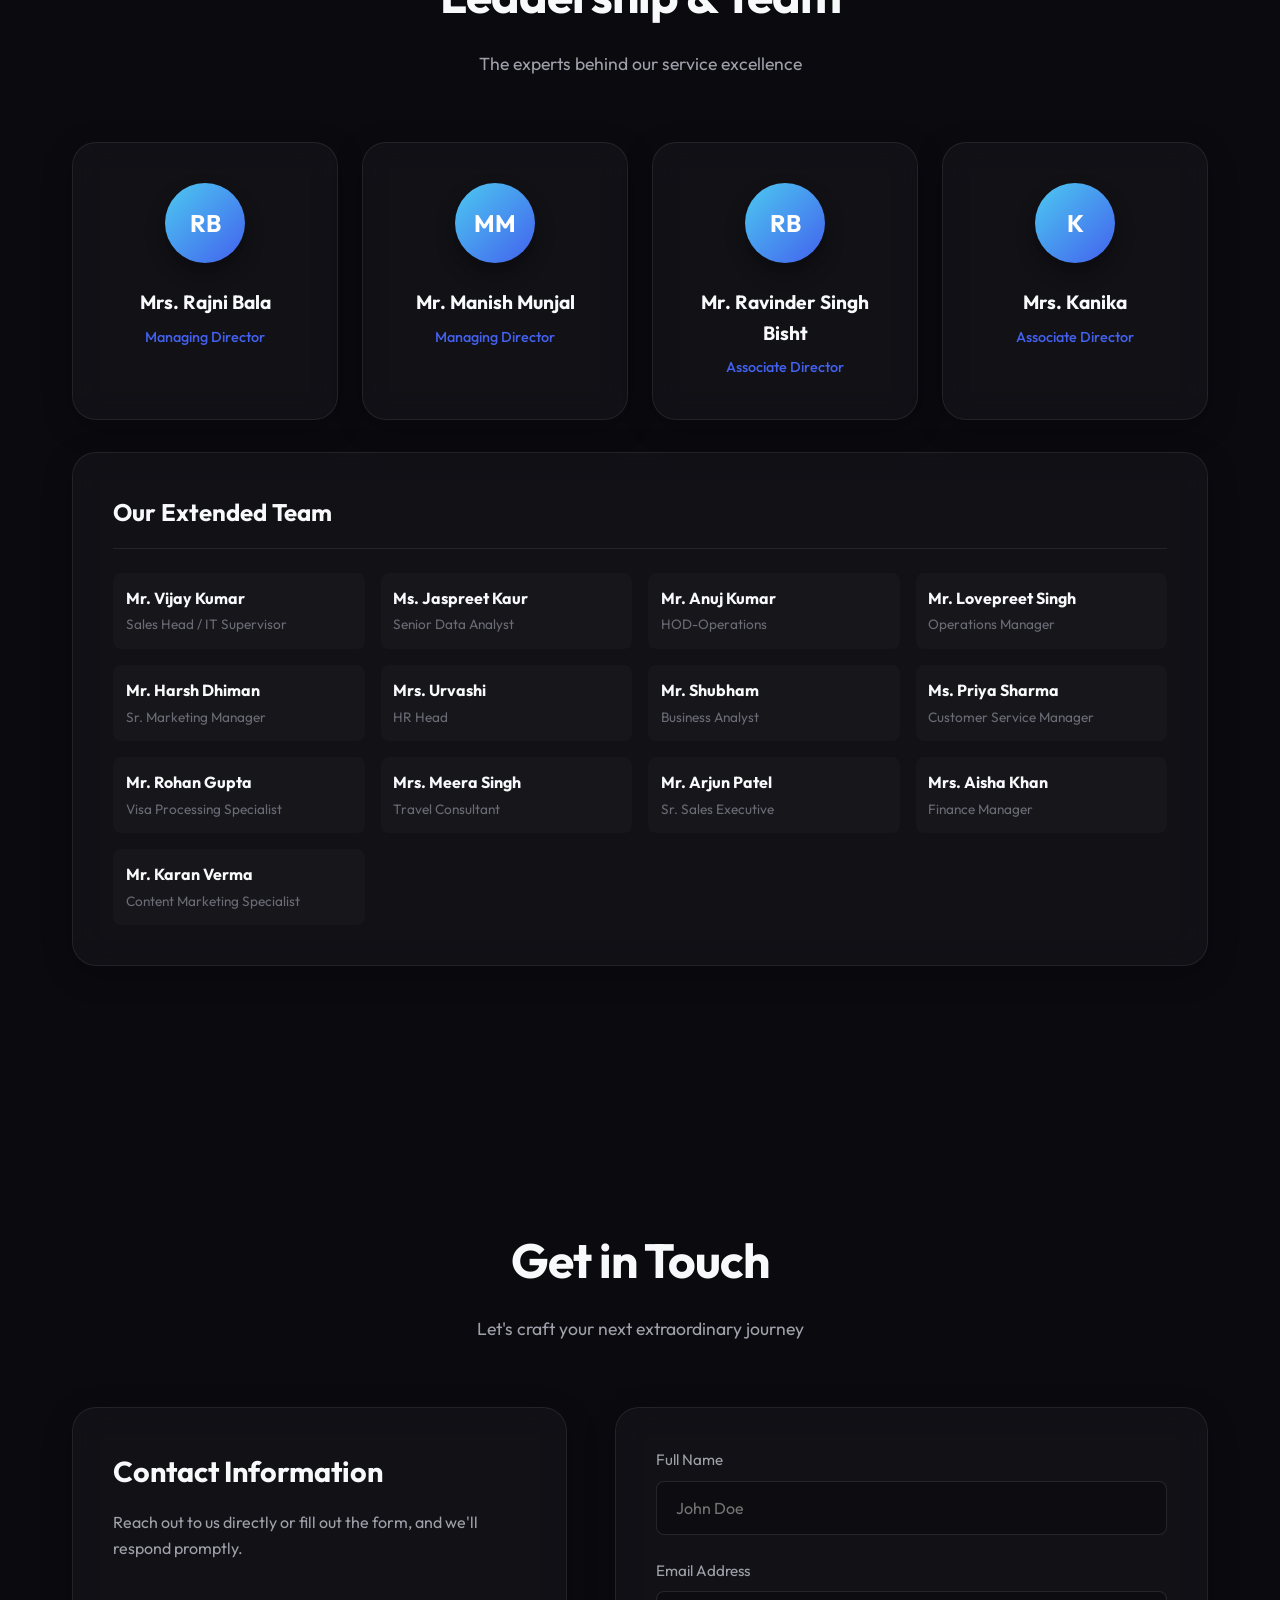
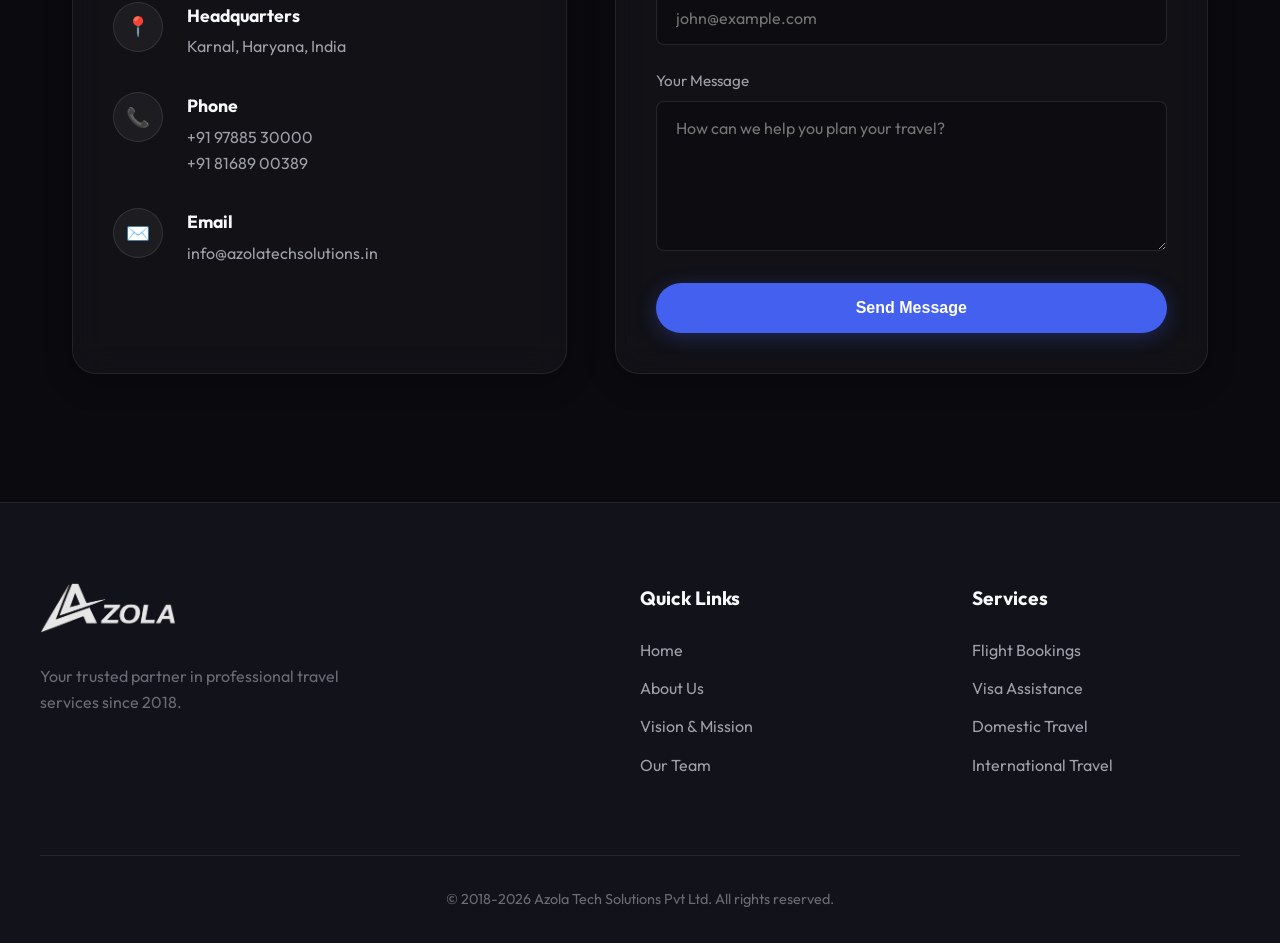
==== commit a6686d30: "feat: overhaul UI with a modern glassmorphism design, updated typography, and enhanced scroll animat" ====
--- a/index.html
+++ b/index.html
@@ -3,22 +3,30 @@
   <head>
     <meta charset="UTF-8" />
     <meta name="viewport" content="width=device-width, initial-scale=1.0" />
-    <title>Azola Tech Solutions Pvt Ltd - Professional Travel Services</title>
+    <title>Azola Tech Solutions Pvt Ltd - Premium Travel Services</title>
     <link rel="preconnect" href="https://fonts.googleapis.com" />
     <link rel="preconnect" href="https://fonts.gstatic.com" crossorigin />
     <link
-      href="https://fonts.googleapis.com/css2?family=Inter:wght@300;400;500;600;700&display=swap"
+      href="https://fonts.googleapis.com/css2?family=Outfit:wght@300;400;500;600;700;800&display=swap"
       rel="stylesheet"
     />
     <link rel="stylesheet" href="style.css" />
   </head>
   <body>
+    <!-- Custom Cursor -->
+    <div class="cursor-dot" id="cursor-dot"></div>
+    <div class="cursor-outline" id="cursor-outline"></div>
+
+    <!-- Background Elements -->
+    <div class="bg-shape bg-shape-1"></div>
+    <div class="bg-shape bg-shape-2"></div>
+
     <!-- Navbar -->
     <nav class="navbar" id="navbar">
       <div class="nav-container">
-        <a href="#home" class="logo"
-          ><img src="Logo.png" alt="Azola Tech Solutions Pvt Ltd Logo"
-        /></a>
+        <a href="#home" class="logo">
+          <img src="Logo.png" alt="Azola Tech Solutions Pvt Ltd Logo" />
+        </a>
         <ul class="nav-links">
           <li><a href="#home">Home</a></li>
           <li><a href="#about">About</a></li>
@@ -27,8 +35,8 @@
           <li><a href="#contact">Contact</a></li>
         </ul>
         <div class="nav-contact">
-          <a href="mailto:info@azolatechsolutions.in" class="email"
-            >info@azolatechsolutions.in</a
+          <a href="mailto:info@azolatechsolutions.in" class="email btn-glass"
+            >Email Us</a
           >
         </div>
         <button class="mobile-menu-btn" aria-label="Toggle mobile menu">
@@ -41,104 +49,92 @@
 
     <!-- Hero Section -->
     <section id="home" class="hero">
+      <div class="hero-overlay"></div>
       <div class="hero-content">
-        <h1>Trusted Travel & Visa Services Since 2018</h1>
-        <p>
-          Azola Tech Solutions Pvt Ltd is a professionally managed travel
-          company offering reliable flight bookings, visa assistance, and
-          domestic and international travel solutions.
+        <h1 class="fade-up stagger-1">Elevate Your Travel <br/><span class="text-gradient">Experience</span></h1>
+        <p class="fade-up stagger-2">
+          Azola Tech Solutions Pvt Ltd is your premium partner for flawless flight bookings, expert visa assistance, and bespoke travel solutions worldwide.
         </p>
-        <div class="cta-buttons">
-          <a href="#contact" class="btn btn-secondary">Get in Touch</a>
-        </div>
+        <div class="cta-buttons fade-up stagger-3">
+          <a href="#contact" class="btn btn-primary">Start Your Journey</a>
+          <a href="#about" class="btn btn-secondary">Discover More</a>
+        </div>
+      </div>
+      <div class="scroll-indicator fade-up stagger-4">
+        <div class="mouse">
+          <div class="wheel"></div>
+        </div>
+        <p>Scroll down</p>
       </div>
     </section>
 
     <!-- About Section -->
-    <section id="about">
-      <div class="container">
-        <h2 class="section-title fade-in">About Us</h2>
-        <p class="section-subtitle fade-in">
-          Your Trusted Partner in Professional Travel Services
-        </p>
+    <section id="about" class="section">
+      <div class="container">
+        <div class="section-header fade-up">
+          <h2 class="section-title">About Us</h2>
+          <p class="section-subtitle">Your Trusted Partner in Professional Travel Services</p>
+        </div>
         <div class="about-content">
-          <div class="about-text fade-in">
-            <p>
-              Founded in 2018, Azola Tech Solutions Pvt Ltd has been providing
-              dependable travel and visa services to individuals, families, and
-              corporate clients. With a strong focus on transparency, accuracy,
-              and customer satisfaction, we have built long-standing
-              relationships based on trust and service quality.
-            </p>
-            <p>
-              Our experienced team understands the complexities of modern travel
-              and works diligently to ensure every journey is seamless. We pride
-              ourselves on delivering personalized solutions that meet the
-              unique needs of each client.
+          <div class="about-text glass-card fade-right">
+            <h3 class="highlight-text">Founded in 2018</h3>
+            <p>
+              Azola Tech Solutions Pvt Ltd provides dependable travel and visa services to individuals, families, and corporate clients. With a strong focus on transparency, accuracy, and absolute customer satisfaction.
+            </p>
+            <p>
+              Our experienced team navigates the complexities of modern travel diligently, ensuring every journey is seamless and personalized to your unique needs.
             </p>
             <ul class="services-list">
               <li>Flight Bookings (Domestic & International)</li>
-              <li>Visa Assistance & Documentation</li>
-              <li>Domestic Travel Packages</li>
-              <li>International Travel Solutions</li>
+              <li>Comprehensive Visa Assistance</li>
+              <li>Curated Domestic Travel Packages</li>
+              <li>Bespoke International Escapes</li>
             </ul>
           </div>
-          <div class="about-image fade-in"></div>
+          <div class="about-image glass-card fade-left">
+            <div class="image-inner"></div>
+          </div>
         </div>
       </div>
     </section>
 
     <!-- Vision & Mission Section -->
-    <section id="vision">
-      <div class="vision-container">
-        <div class="vision-intro">
-          <h2 class="section-title fade-in">Our Vision & Mission</h2>
-          <p class="vision-description fade-in">
-            At Azola Tech Solutions, we don't just plan trips—we craft
-            extraordinary experiences that transform how people explore the
-            world.
-          </p>
-        </div>
-
-        <div class="vision-content">
-          <div class="vision-item fade-in">
-            <!-- <div class="vision-icon"></div> -->
-            <div class="vision-text">
-              <h3>Our Vision</h3>
-              <p>
-                To revolutionize travel by becoming India's leading
-                technology-driven travel solutions provider, where every journey
-                is personalized, seamless, and unforgettable—connecting dreams
-                with destinations through innovation and trust.
-              </p>
-            </div>
-          </div>
-
-          <div class="vision-item fade-in">
-            <!-- <div class="vision-icon"></div> -->
-            <div class="vision-text">
-              <h3>Our Mission</h3>
-              <p>
-                To empower every traveler with cutting-edge travel technology,
-                expert guidance, and unwavering support. We transform complex
-                travel processes into simple, joyful experiences—ensuring peace
-                of mind from booking to boarding.
-              </p>
-            </div>
-          </div>
-        </div>
-
-        <div class="vision-stats">
+    <section id="vision" class="section">
+      <div class="container">
+        <div class="section-header fade-up">
+          <h2 class="section-title">Our Vision & Mission</h2>
+          <p class="section-subtitle">Crafting extraordinary experiences that transform exploration</p>
+        </div>
+
+        <div class="vision-grid">
+          <div class="vision-card glass-card fade-up stagger-1">
+            <div class="card-icon">🚀</div>
+            <h3>Our Vision</h3>
+            <p>
+              To revolutionize travel by becoming India's leading technology-driven solutions provider, where every journey is personalized, seamless, and unforgettable.
+            </p>
+          </div>
+
+          <div class="vision-card glass-card fade-up stagger-2">
+            <div class="card-icon">🎯</div>
+            <h3>Our Mission</h3>
+            <p>
+              To empower travelers with cutting-edge technology, expert guidance, and unwavering support, ensuring absolute peace of mind from booking to boarding.
+            </p>
+          </div>
+        </div>
+
+        <div class="stats-container glass-card fade-up stagger-3">
           <div class="stat-item">
-            <div class="stat-number">8+</div>
+            <div class="stat-number text-gradient" data-target="8">0</div>
             <div class="stat-label">Years of Excellence</div>
           </div>
           <div class="stat-item">
-            <div class="stat-number">5000+</div>
+            <div class="stat-number text-gradient" data-target="5000">0</div>
             <div class="stat-label">Happy Travelers</div>
           </div>
           <div class="stat-item">
-            <div class="stat-number">24/7</div>
+            <div class="stat-number text-gradient">24/7</div>
             <div class="stat-label">Support Available</div>
           </div>
         </div>
@@ -146,184 +142,154 @@
     </section>
 
     <!-- Team Section -->
-    <section id="team">
-      <div class="container">
-        <h2 class="section-title fade-in">Our Team</h2>
-        <p class="section-subtitle fade-in">
-          Meet the professionals behind our service excellence
-        </p>
+    <section id="team" class="section">
+      <div class="container">
+        <div class="section-header fade-up">
+          <h2 class="section-title">Leadership & Team</h2>
+          <p class="section-subtitle">The experts behind our service excellence</p>
+        </div>
+        
         <div class="team-grid">
           <!-- Managing Directors -->
-          <div class="team-member fade-in">
+          <div class="team-card glass-card fade-up stagger-1">
+            <div class="team-avatar">RB</div>
             <h3>Mrs. Rajni Bala</h3>
-            <p>Managing Director</p>
-          </div>
-          <div class="team-member fade-in">
+            <p class="team-role">Managing Director</p>
+          </div>
+          <div class="team-card glass-card fade-up stagger-2">
+            <div class="team-avatar">MM</div>
             <h3>Mr. Manish Munjal</h3>
-            <p>Managing Director</p>
-          </div>
-          
+            <p class="team-role">Managing Director</p>
+          </div>
           
           <!-- Associate Directors -->
-          <div class="team-member fade-in">
+          <div class="team-card glass-card fade-up stagger-3">
+            <div class="team-avatar">RB</div>
             <h3>Mr. Ravinder Singh Bisht</h3>
-            <p>Associate Director</p>
-          </div>
-          <div class="team-member fade-in">
+            <p class="team-role">Associate Director</p>
+          </div>
+          <div class="team-card glass-card fade-up stagger-4">
+            <div class="team-avatar">K</div>
             <h3>Mrs. Kanika</h3>
-            <p>Associate Director</p>
-          </div>
-          <div class="team-member fade-in">
-            <h3>Mr. Vijay Kumar</h3>
-            <p>Sales Head</p>
-          </div>
-          <div class="team-member fade-in">
-            <h3>Ms. Jaspreet Kaur</h3>
-            <p>Senior Data Analyst</p>
-          </div>
-          
-          <!-- Operations Leadership -->
-          <div class="team-member fade-in">
-            <h3>Mr. Anuj Kumar</h3>
-            <p>HOD-Operations</p>
-          </div>
-          <div class="team-member fade-in">
-            <h3>Mr. Lovepreet Singh</h3>
-            <p>Operations Manager</p>
-          </div>
-
-          <!-- Marketing & HR -->
-          <div class="team-member fade-in">
-            <h3>Mr. Harsh Dhiman</h3>
-            <p>Senior Marketing Manager</p>
-          </div>
-          <div class="team-member fade-in">
-            <h3>Mrs. Urvashi</h3>
-            <p>HR Head</p>
-          </div>
-
-          <!-- Technical & Analytics -->
-          <div class="team-member fade-in">
-            <h3>Mr. Vijay Kumar</h3>
-            <p>IT Supervisor</p>
-          </div>
-          <div class="team-member fade-in">
-            <h3>Mr. Shubham</h3>
-            <p>Business Analyst</p>
-          </div>
-
-          <!-- Additional Team Members -->
-          <div class="team-member fade-in">
-            <h3>Ms. Priya Sharma</h3>
-            <p>Customer Service Manager</p>
-          </div>
-          <div class="team-member fade-in">
-            <h3>Mr. Rohan Gupta</h3>
-            <p>Visa Processing Specialist</p>
-          </div>
-          <div class="team-member fade-in">
-            <h3>Mrs. Meera Singh</h3>
-            <p>Travel Consultant</p>
-          </div>
-          <div class="team-member fade-in">
-            <h3>Mr. Arjun Patel</h3>
-            <p>Senior Sales Executive</p>
-          </div>
-          <div class="team-member fade-in">
-            <h3>Mrs. Aisha Khan</h3>
-            <p>Finance Manager</p>
-          </div>
-          <div class="team-member fade-in">
-            <h3>Mr. Karan Verma</h3>
-            <p>Content Marketing Specialist</p>
+            <p class="team-role">Associate Director</p>
+          </div>
+        </div>
+
+        <!-- Scrollable list for rest of team to save space -->
+        <div class="team-roster glass-card fade-up">
+          <h3>Our Extended Team</h3>
+          <div class="roster-grid">
+            <div class="roster-item"><strong>Mr. Vijay Kumar</strong> <span>Sales Head / IT Supervisor</span></div>
+            <div class="roster-item"><strong>Ms. Jaspreet Kaur</strong> <span>Senior Data Analyst</span></div>
+            <div class="roster-item"><strong>Mr. Anuj Kumar</strong> <span>HOD-Operations</span></div>
+            <div class="roster-item"><strong>Mr. Lovepreet Singh</strong> <span>Operations Manager</span></div>
+            <div class="roster-item"><strong>Mr. Harsh Dhiman</strong> <span>Sr. Marketing Manager</span></div>
+            <div class="roster-item"><strong>Mrs. Urvashi</strong> <span>HR Head</span></div>
+            <div class="roster-item"><strong>Mr. Shubham</strong> <span>Business Analyst</span></div>
+            <div class="roster-item"><strong>Ms. Priya Sharma</strong> <span>Customer Service Manager</span></div>
+            <div class="roster-item"><strong>Mr. Rohan Gupta</strong> <span>Visa Processing Specialist</span></div>
+            <div class="roster-item"><strong>Mrs. Meera Singh</strong> <span>Travel Consultant</span></div>
+            <div class="roster-item"><strong>Mr. Arjun Patel</strong> <span>Sr. Sales Executive</span></div>
+            <div class="roster-item"><strong>Mrs. Aisha Khan</strong> <span>Finance Manager</span></div>
+            <div class="roster-item"><strong>Mr. Karan Verma</strong> <span>Content Marketing Specialist</span></div>
           </div>
         </div>
       </div>
     </section>
 
     <!-- Contact Section -->
-    <section id="contact">
-      <div class="container">
-        <h2 class="section-title">Contact Us</h2>
-        <p class="section-subtitle">
-          We're here to assist you with all your travel needs
-        </p>
-        <div class="contact-container">
-          <div class="contact-info fade-in">
-            <div class="contact-item">
-              <div class="contact-item-icon">📍</div>
-              <div class="contact-item-text">
-                <h4>Our Location</h4>
-                <p>Karnal, Haryana, India</p>
+    <section id="contact" class="section">
+      <div class="container">
+        <div class="section-header fade-up">
+          <h2 class="section-title">Get in Touch</h2>
+          <p class="section-subtitle">Let's craft your next extraordinary journey</p>
+        </div>
+        
+        <div class="contact-layout">
+          <div class="contact-details glass-card fade-right">
+            <h3>Contact Information</h3>
+            <p class="contact-desc">Reach out to us directly or fill out the form, and we'll respond promptly.</p>
+            
+            <div class="contact-info-list">
+              <div class="contact-item">
+                <div class="icon-circle">📍</div>
+                <div>
+                  <h4>Headquarters</h4>
+                  <p>Karnal, Haryana, India</p>
+                </div>
+              </div>
+              <div class="contact-item">
+                <div class="icon-circle">📞</div>
+                <div>
+                  <h4>Phone</h4>
+                  <p><a href="tel:+919788530000">+91 97885 30000</a></p>
+                  <p><a href="tel:+918168900389">+91 81689 00389</a></p>
+                </div>
+              </div>
+              <div class="contact-item">
+                <div class="icon-circle">✉️</div>
+                <div>
+                  <h4>Email</h4>
+                  <p><a href="mailto:info@azolatechsolutions.in">info@azolatechsolutions.in</a></p>
+                </div>
               </div>
             </div>
-            <div class="contact-item">
-              <div class="contact-item-icon">📞</div>
-              <div class="contact-item-text">
-                <h4>Phone Numbers</h4>
-                <p>
-                  <a
-                    href="tel:+919788530000"
-                    style="color: white; text-decoration: none"
-                    >+91 97885 30000</a
-                  ><br />
-                  <a
-                    href="tel:+918168900389"
-                    style="color: white; text-decoration: none"
-                    >+91 81689 00389</a
-                  >
-                </p>
-              </div>
-            </div>
-            <div class="contact-item">
-              <div class="contact-item-icon">✉️</div>
-              <div class="contact-item-text">
-                <h4>Email Address</h4>
-                <p>
-                  <a
-                    href="mailto:info@azolatechsolutions.in"
-                    style="color: white; text-decoration: none"
-                    >info@azolatechsolutions.in</a
-                  >
-                </p>
-              </div>
-            </div>
-          </div>
-          <form
-            class="contact-form fade-in"
-            id="contactForm"
-            action="https://formspree.io/f/xnjnkyly"
-            method="POST"
-          >
-            <div class="form-group">
-              <label for="name">Full Name</label>
-              <input type="text" id="name" name="name" required />
-            </div>
-            <div class="form-group">
-              <label for="email">Email Address</label>
-              <input type="email" id="email" name="email" required />
-            </div>
-            <div class="form-group">
-              <label for="message">Message</label>
-              <textarea id="message" name="message" required></textarea>
-            </div>
-            <button type="submit" class="btn-submit">Send Message</button>
-          </form>
+          </div>
+
+          <div class="contact-form-wrapper glass-card fade-left">
+            <form id="contactForm" action="https://formspree.io/f/xnjnkyly" method="POST">
+              <div class="form-group">
+                <label for="name">Full Name</label>
+                <input type="text" id="name" name="name" required placeholder="John Doe" />
+              </div>
+              <div class="form-group">
+                <label for="email">Email Address</label>
+                <input type="email" id="email" name="email" required placeholder="john@example.com" />
+              </div>
+              <div class="form-group">
+                <label for="message">Your Message</label>
+                <textarea id="message" name="message" required placeholder="How can we help you plan your travel?"></textarea>
+              </div>
+              <button type="submit" class="btn btn-primary btn-full">
+                <span>Send Message</span>
+                <div class="btn-shine"></div>
+              </button>
+            </form>
+          </div>
         </div>
       </div>
     </section>
 
     <!-- Footer -->
     <footer>
-      <div class="footer-content">
-        <p>© 2018 Azola Tech Solutions Pvt Ltd. All rights reserved.</p>
-        <ul class="footer-links">
-          <li><a href="#home">Home</a></li>
-          <li><a href="#about">About</a></li>
-          <li><a href="#vision">Vision</a></li>
-          <li><a href="#team">Team</a></li>
-          <li><a href="#contact">Contact</a></li>
-        </ul>
+      <div class="footer-container">
+        <div class="footer-top">
+          <div class="footer-brand">
+            <img src="Logo.png" alt="Azola Tech" class="footer-logo">
+            <p>Your trusted partner in professional travel services since 2018.</p>
+          </div>
+          <div class="footer-links-group">
+            <h4>Quick Links</h4>
+            <ul>
+              <li><a href="#home">Home</a></li>
+              <li><a href="#about">About Us</a></li>
+              <li><a href="#vision">Vision & Mission</a></li>
+              <li><a href="#team">Our Team</a></li>
+            </ul>
+          </div>
+          <div class="footer-links-group">
+            <h4>Services</h4>
+            <ul>
+              <li>Flight Bookings</li>
+              <li>Visa Assistance</li>
+              <li>Domestic Travel</li>
+              <li>International Travel</li>
+            </ul>
+          </div>
+        </div>
+        <div class="footer-bottom">
+          <p>&copy; 2018-2026 Azola Tech Solutions Pvt Ltd. All rights reserved.</p>
+        </div>
       </div>
     </footer>
 
--- a/style.css
+++ b/style.css
@@ -1,3 +1,30 @@
+/* ==========================================================================
+   CSS Variables & Global Styles
+   ========================================================================== */
+:root {
+  /* Dark Theme Color Palette */
+  --bg-primary: #0a0a0f;
+  --bg-secondary: #12121a;
+  --bg-tertiary: rgba(30, 30, 40, 0.4);
+  --glass-bg: rgba(255, 255, 255, 0.03);
+  --glass-border: rgba(255, 255, 255, 0.08);
+  
+  --text-primary: #f8f9fa;
+  --text-secondary: #a0a0ab;
+  --text-muted: #6b6b76;
+  
+  --accent-primary: #4361ee;
+  --accent-secondary: #3a0ca3;
+  --accent-gradient: linear-gradient(135deg, #4cc9f0, #4361ee);
+  
+  --transition-fast: 0.3s cubic-bezier(0.25, 0.46, 0.45, 0.94);
+  --transition-slow: 0.6s cubic-bezier(0.25, 0.46, 0.45, 0.94);
+  
+  --border-radius-sm: 8px;
+  --border-radius-md: 16px;
+  --border-radius-lg: 24px;
+}
+
 * {
   margin: 0;
   padding: 0;
@@ -6,30 +33,152 @@
 
 html {
   scroll-behavior: smooth;
+  font-size: 16px;
 }
 
 body {
-  font-family: "Inter", sans-serif;
+  font-family: 'Outfit', sans-serif;
+  background-color: var(--bg-primary);
+  color: var(--text-primary);
   line-height: 1.6;
-  color: #333;
   overflow-x: hidden;
-}
-
-/* Navbar */
+  cursor: none; /* Hide default cursor for custom cursor */
+}
+
+/* ==========================================================================
+   Background Shapes
+   ========================================================================== */
+.bg-shape {
+  position: fixed;
+  border-radius: 50%;
+  filter: blur(120px);
+  z-index: -1;
+  opacity: 0.4;
+  pointer-events: none;
+}
+
+.bg-shape-1 {
+  width: 600px;
+  height: 600px;
+  background: var(--accent-secondary);
+  top: -200px;
+  left: -200px;
+  animation: float 20s ease-in-out infinite alternate;
+}
+
+.bg-shape-2 {
+  width: 500px;
+  height: 500px;
+  background: #4cc9f0;
+  bottom: -100px;
+  right: -100px;
+  animation: float 25s ease-in-out infinite alternate-reverse;
+}
+
+@keyframes float {
+  0% { transform: translate(0, 0) scale(1); }
+  50% { transform: translate(50px, 100px) scale(1.1); }
+  100% { transform: translate(-50px, 50px) scale(0.9); }
+}
+
+/* ==========================================================================
+   Custom Cursor
+   ========================================================================== */
+.cursor-dot, .cursor-outline {
+  position: fixed;
+  top: 0;
+  left: 0;
+  transform: translate(-50%, -50%);
+  border-radius: 50%;
+  z-index: 9999;
+  pointer-events: none;
+}
+
+.cursor-dot {
+  width: 8px;
+  height: 8px;
+  background-color: var(--accent-primary);
+}
+
+.cursor-outline {
+  width: 40px;
+  height: 40px;
+  border: 1px solid rgba(255, 255, 255, 0.3);
+  transition: width 0.2s, height 0.2s, background-color 0.2s;
+}
+
+/* Hover state classes added via JS */
+.cursor-hover .cursor-outline {
+  width: 60px;
+  height: 60px;
+  background-color: rgba(255, 255, 255, 0.05);
+  border-color: var(--accent-primary);
+}
+
+@media (max-width: 768px) {
+  body { cursor: auto; }
+  .cursor-dot, .cursor-outline { display: none; }
+}
+
+/* ==========================================================================
+   Typography & Utilities
+   ========================================================================== */
+a {
+  color: inherit;
+  text-decoration: none;
+}
+
+.text-gradient {
+  background: var(--accent-gradient);
+  -webkit-background-clip: text;
+  -webkit-text-fill-color: transparent;
+  background-clip: text;
+  display: inline-block;
+}
+
+.highlight-text {
+  color: var(--accent-primary);
+  font-weight: 600;
+  margin-bottom: 1rem;
+}
+
+.glass-card {
+  background: var(--glass-bg);
+  backdrop-filter: blur(16px);
+  -webkit-backdrop-filter: blur(16px);
+  border: 1px solid var(--glass-border);
+  border-radius: var(--border-radius-lg);
+  padding: 2.5rem;
+  box-shadow: 0 8px 32px 0 rgba(0, 0, 0, 0.2);
+  transition: var(--transition-fast);
+}
+
+.glass-card:hover {
+  transform: translateY(-5px);
+  border-color: rgba(255, 255, 255, 0.15);
+  box-shadow: 0 12px 40px 0 rgba(0, 0, 0, 0.3);
+}
+
+/* ==========================================================================
+   Navbar
+   ========================================================================== */
 .navbar {
   position: fixed;
   top: 0;
   width: 100%;
-  background: rgba(255, 255, 255, 0.98);
-  box-shadow: 0 2px 20px rgba(0, 0, 0, 0.1);
+  padding: 1.5rem 0;
   z-index: 1000;
-  padding: 1rem 0;
-  transition: all 0.3s ease;
+  transition: var(--transition-fast);
+  border-bottom: 1px solid transparent;
 }
 
 .navbar.scrolled {
-  padding: 0.5rem 0;
-  box-shadow: 0 2px 30px rgba(0, 0, 0, 0.15);
+  padding: 0.75rem 0;
+  background: rgba(10, 10, 15, 0.85);
+  backdrop-filter: blur(20px);
+  -webkit-backdrop-filter: blur(20px);
+  border-bottom: 1px solid var(--glass-border);
+  box-shadow: 0 4px 30px rgba(0, 0, 0, 0.5);
 }
 
 .nav-container {
@@ -41,35 +190,16 @@
   align-items: center;
 }
 
-.logo {
-  display: flex;
-  align-items: center;
-  text-decoration: none;
-  height: 40px;
-}
-
 .logo img {
-  height: 100%;
-  max-width: 200px;
-  object-fit: contain;
-  object-position: left center;
-  transition: transform 0.3s ease;
+  height: 45px;
+  filter: drop-shadow(0 0 8px rgba(255,255,255,0.2));
+  transition: transform var(--transition-fast);
 }
 
 .logo:hover img {
   transform: scale(1.05);
 }
 
-@media (max-width: 768px) {
-  .logo {
-    height: 50px;
-  }
-
-  .logo img {
-    max-width: 150px;
-  }
-}
-
 .nav-links {
   display: flex;
   gap: 2.5rem;
@@ -77,192 +207,303 @@
 }
 
 .nav-links a {
-  text-decoration: none;
-  color: #333;
+  font-size: 0.95rem;
   font-weight: 500;
-  font-size: 0.95rem;
-  transition: color 0.3s ease;
+  color: var(--text-secondary);
   position: relative;
+  padding: 0.5rem 0;
+  transition: color var(--transition-fast);
 }
 
 .nav-links a::after {
-  content: "";
+  content: '';
   position: absolute;
-  bottom: -5px;
+  bottom: 0;
   left: 0;
   width: 0;
   height: 2px;
-  background: #1a5490;
-  transition: width 0.3s ease;
+  background: var(--accent-gradient);
+  transition: width var(--transition-fast);
 }
 
 .nav-links a:hover {
-  color: #1a5490;
+  color: var(--text-primary);
 }
 
 .nav-links a:hover::after {
   width: 100%;
 }
 
-.nav-contact {
-  display: flex;
-  gap: 1.5rem;
+.btn-glass {
+  background: rgba(255, 255, 255, 0.05);
+  border: 1px solid rgba(255, 255, 255, 0.1);
+  padding: 0.6rem 1.5rem;
+  border-radius: 50px;
+  font-weight: 500;
+  font-size: 0.9rem;
+  transition: var(--transition-fast);
+  backdrop-filter: blur(10px);
+}
+
+.btn-glass:hover {
+  background: rgba(255, 255, 255, 0.15);
+  transform: translateY(-2px);
+  box-shadow: 0 4px 15px rgba(0, 0, 0, 0.2);
+}
+
+/* Mobile Menu Button */
+.mobile-menu-btn {
+  display: none;
+  background: transparent;
+  border: none;
+  cursor: pointer;
+  width: 30px;
+  height: 20px;
+  position: relative;
+  z-index: 1001;
+}
+
+.mobile-menu-btn span {
+  position: absolute;
+  width: 100%;
+  height: 2px;
+  background: var(--text-primary);
+  border-radius: 2px;
+  transition: var(--transition-fast);
+}
+
+.mobile-menu-btn span:nth-child(1) { top: 0; }
+.mobile-menu-btn span:nth-child(2) { top: 9px; }
+.mobile-menu-btn span:nth-child(3) { top: 18px; }
+
+.mobile-menu-btn.active span:nth-child(1) {
+  top: 9px;
+  transform: rotate(45deg);
+}
+.mobile-menu-btn.active span:nth-child(2) {
+  opacity: 0;
+}
+.mobile-menu-btn.active span:nth-child(3) {
+  top: 9px;
+  transform: rotate(-45deg);
+}
+
+/* ==========================================================================
+   Buttons
+   ========================================================================== */
+.btn {
+  display: inline-flex;
   align-items: center;
-}
-
-.nav-contact a {
-  text-decoration: none;
-  color: #333;
-  font-size: 0.9rem;
-  transition: color 0.3s ease;
-}
-
-.nav-contact a:hover {
-  color: #1a5490;
-}
-
-.nav-contact .phone::before {
-  content: "📞 ";
-}
-
-.nav-contact .email::before {
-  content: "✉️ ";
-}
-
-/* Hero Section */
+  justify-content: center;
+  padding: 1rem 2.5rem;
+  border-radius: 50px;
+  font-weight: 600;
+  font-size: 1rem;
+  transition: var(--transition-fast);
+  border: none;
+  cursor: pointer;
+  position: relative;
+  overflow: hidden;
+}
+
+.btn-primary {
+  background: var(--accent-primary);
+  color: white;
+  box-shadow: 0 4px 20px rgba(67, 97, 238, 0.3);
+}
+
+.btn-primary:hover {
+  background: #3651d4;
+  transform: translateY(-3px);
+  box-shadow: 0 8px 25px rgba(67, 97, 238, 0.5);
+}
+
+.btn-secondary {
+  background: transparent;
+  color: var(--text-primary);
+  border: 1px solid rgba(255, 255, 255, 0.2);
+}
+
+.btn-secondary:hover {
+  background: rgba(255, 255, 255, 0.05);
+  border-color: rgba(255, 255, 255, 0.4);
+  transform: translateY(-3px);
+}
+
+.btn-full {
+  width: 100%;
+}
+
+.btn-shine {
+  position: absolute;
+  top: 0;
+  left: -100%;
+  width: 50%;
+  height: 100%;
+  background: linear-gradient(
+    to right,
+    rgba(255, 255, 255, 0) 0%,
+    rgba(255, 255, 255, 0.2) 50%,
+    rgba(255, 255, 255, 0) 100%
+  );
+  transform: skewX(-20deg);
+  animation: shine 3s infinite;
+}
+
+@keyframes shine {
+  0% { left: -100%; }
+  20% { left: 200%; }
+  100% { left: 200%; }
+}
+
+/* ==========================================================================
+   Sections General
+   ========================================================================== */
+.section {
+  padding: 8rem 0;
+  position: relative;
+}
+
+.container {
+  max-width: 1200px;
+  margin: 0 auto;
+  padding: 0 2rem;
+}
+
+.section-header {
+  text-align: center;
+  margin-bottom: 4rem;
+}
+
+.section-title {
+  font-size: 3rem;
+  font-weight: 700;
+  margin-bottom: 1rem;
+  letter-spacing: -1px;
+}
+
+.section-subtitle {
+  font-size: 1.1rem;
+  color: var(--text-secondary);
+  max-width: 600px;
+  margin: 0 auto;
+}
+
+/* ==========================================================================
+   Hero Section
+   ========================================================================== */
 .hero {
-  margin-top: 80px;
-  min-height: 90vh;
-  background: linear-gradient(
-      135deg,
-      rgba(26, 84, 144, 0.4) 0%,
-      rgba(13, 110, 253, 0.25) 50%,
-      rgba(26, 84, 144, 0.5) 100%
-    ),
-    url("https://images.unsplash.com/photo-1436491865332-7a61a109cc05?w=1600")
-      center/cover;
+  min-height: 100vh;
   display: flex;
   align-items: center;
   justify-content: center;
   text-align: center;
-  color: white;
   position: relative;
-  overflow: hidden;
+  padding-top: 80px;
+}
+
+.hero-overlay {
+  position: absolute;
+  top: 0;
+  left: 0;
+  width: 100%;
+  height: 100%;
+  background: radial-gradient(circle at center, transparent 0%, var(--bg-primary) 100%),
+              url("https://images.unsplash.com/photo-1436491865332-7a61a109cc05?w=1600&q=80") center/cover;
+  opacity: 0.15;
+  z-index: -1;
+  mask-image: linear-gradient(to bottom, black 50%, transparent 100%);
+  -webkit-mask-image: linear-gradient(to bottom, black 50%, transparent 100%);
 }
 
 .hero-content {
   max-width: 900px;
-  padding: 2rem;
-  opacity: 0;
-  animation: fadeInUp 1s ease forwards 0.3s;
+  padding: 0 2rem;
+  z-index: 1;
 }
 
 .hero h1 {
-  font-size: 3.5rem;
-  font-weight: 700;
+  font-size: clamp(3rem, 6vw, 5.5rem);
+  font-weight: 800;
+  line-height: 1.1;
   margin-bottom: 1.5rem;
-  line-height: 1.2;
-  text-shadow: 0 2px 4px rgba(0, 0, 0, 0.7), 0 4px 12px rgba(0, 0, 0, 0.5),
-    0 8px 20px rgba(0, 0, 0, 0.3);
+  letter-spacing: -2px;
 }
 
 .hero p {
-  font-size: 1.3rem;
-  margin-bottom: 2.5rem;
-  font-weight: 300;
-  line-height: 1.8;
-  text-shadow: 0 1px 3px rgba(0, 0, 0, 0.6), 0 2px 6px rgba(0, 0, 0, 0.4);
-}
-
-.cta-buttons {
-  display: flex;
-  gap: 1.5rem;
-  justify-content: center;
-  flex-wrap: wrap;
-}
-
-.btn {
-  padding: 1rem 2.5rem;
-  border: none;
-  border-radius: 50px;
-  font-size: 1rem;
-  font-weight: 600;
-  cursor: pointer;
-  transition: all 0.3s ease;
-  text-decoration: none;
-  display: inline-block;
-}
-
-.btn-primary {
-  background: white;
-  color: #1a5490;
-}
-
-.btn-primary:hover {
-  transform: translateY(-3px);
-  box-shadow: 0 10px 30px rgba(0, 0, 0, 0.3);
-}
-
-.btn-secondary {
-  background: transparent;
-  color: white;
-  border: 2px solid white;
-}
-
-.btn-secondary:hover {
-  background: white;
-  color: #1a5490;
-  transform: translateY(-3px);
-}
-
-/* Section Styles */
-section {
-  padding: 5rem 2rem;
-}
-
-.container {
-  max-width: 1200px;
-  margin: 0 auto;
-}
-
-.section-title {
-  text-align: center;
-  font-size: 2.5rem;
-  color: #1a5490;
-  margin-bottom: 1rem;
-  font-weight: 700;
-}
-
-.section-subtitle {
-  text-align: center;
-  font-size: 1.1rem;
-  color: #666;
+  font-size: clamp(1.1rem, 2vw, 1.3rem);
+  color: var(--text-secondary);
   margin-bottom: 3rem;
   max-width: 700px;
   margin-left: auto;
   margin-right: auto;
-}
-
-/* About Section */
-#about {
-  background: #f8f9fa;
-}
-
+  font-weight: 300;
+}
+
+.hero .cta-buttons {
+  display: flex;
+  gap: 1.5rem;
+  justify-content: center;
+}
+
+.scroll-indicator {
+  position: absolute;
+  bottom: 2rem;
+  left: 50%;
+  transform: translateX(-50%);
+  display: flex;
+  flex-direction: column;
+  align-items: center;
+  gap: 0.5rem;
+  opacity: 0.6;
+}
+
+.scroll-indicator p {
+  font-size: 0.8rem;
+  text-transform: uppercase;
+  letter-spacing: 2px;
+  margin: 0;
+}
+
+.mouse {
+  width: 26px;
+  height: 40px;
+  border: 2px solid var(--text-secondary);
+  border-radius: 20px;
+  position: relative;
+}
+
+.wheel {
+  width: 4px;
+  height: 8px;
+  background: var(--text-primary);
+  border-radius: 2px;
+  position: absolute;
+  top: 6px;
+  left: 50%;
+  transform: translateX(-50%);
+  animation: scroll 1.5s infinite;
+}
+
+@keyframes scroll {
+  0% { transform: translate(-50%, 0); opacity: 1; }
+  100% { transform: translate(-50%, 15px); opacity: 0; }
+}
+
+/* ==========================================================================
+   About Section
+   ========================================================================== */
 .about-content {
   display: grid;
-  grid-template-columns: 1fr 1fr;
+  grid-template-columns: 1.2fr 1fr;
   gap: 4rem;
   align-items: center;
 }
 
-.about-text {
-  font-size: 1.1rem;
-  line-height: 1.9;
-  color: #555;
-}
-
 .about-text p {
   margin-bottom: 1.5rem;
+  color: var(--text-secondary);
+  font-size: 1.05rem;
 }
 
 .services-list {
@@ -271,278 +512,197 @@
 }
 
 .services-list li {
-  padding: 0.8rem 0;
-  border-bottom: 1px solid #e0e0e0;
-  font-weight: 500;
-  color: #333;
+  padding: 1rem;
+  margin-bottom: 0.5rem;
+  background: rgba(255, 255, 255, 0.02);
+  border-radius: var(--border-radius-sm);
+  display: flex;
+  align-items: center;
+  gap: 1rem;
+  transition: var(--transition-fast);
+}
+
+.services-list li:hover {
+  background: rgba(255, 255, 255, 0.05);
+  transform: translateX(10px);
 }
 
 .services-list li::before {
-  content: "✓ ";
-  color: #1a5490;
-  font-weight: bold;
-  margin-right: 0.5rem;
+  content: '✦';
+  color: var(--accent-primary);
 }
 
 .about-image {
-  height: 400px;
-  background: url("https://images.unsplash.com/photo-1488646953014-85cb44e25828?w=800")
-    center/cover;
-  border-radius: 10px;
-  box-shadow: 0 10px 40px rgba(0, 0, 0, 0.1);
-}
-
-/* Vision & Mission Section */
-#vision {
-  padding: 5rem 0;
-  background: linear-gradient(135deg, #f8fafc 0%, #ffffff 50%, #f1f5f9 100%);
+  padding: 0;
+  height: 500px;
+  overflow: hidden;
   position: relative;
-  overflow: hidden;
-}
-
-#vision::before {
-  content: "";
-  position: absolute;
-  top: 0;
-  left: 0;
-  right: 0;
-  bottom: 0;
-  background-image: radial-gradient(
-      circle at 25% 25%,
-      rgba(26, 84, 144, 0.03) 0%,
-      transparent 50%
-    ),
-    radial-gradient(
-      circle at 75% 75%,
-      rgba(59, 130, 246, 0.03) 0%,
-      transparent 50%
-    );
-}
-
-.vision-container {
-  max-width: 1200px;
-  margin: 0 auto;
-  padding: 0 2rem;
-  position: relative;
-  z-index: 1;
-}
-
-.vision-intro {
-  text-align: center;
-  margin-bottom: 4rem;
-}
-
-.vision-intro .section-title {
-  font-size: 2.5rem;
-  font-weight: 700;
-  color: #1e293b;
-  margin-bottom: 1rem;
-}
-
-.vision-description {
-  font-size: 1.2rem;
-  color: #64748b;
-  max-width: 600px;
-  margin: 0 auto;
-  line-height: 1.6;
-  font-weight: 400;
-}
-
-.vision-content {
+}
+
+.image-inner {
+  width: 100%;
+  height: 100%;
+  background: url("https://images.unsplash.com/photo-1488646953014-85cb44e25828?w=800&q=80") center/cover;
+  transition: transform 10s ease;
+}
+
+.about-image:hover .image-inner {
+  transform: scale(1.1);
+}
+
+/* ==========================================================================
+   Vision & Mission Section
+   ========================================================================== */
+.vision-grid {
   display: grid;
   grid-template-columns: 1fr 1fr;
-  gap: 3rem;
-  margin-bottom: 4rem;
-}
-
-.vision-item {
-  background: white;
-  padding: 2.5rem;
+  gap: 2rem;
+  margin-bottom: 3rem;
+}
+
+.vision-card {
+  padding: 3rem;
+}
+
+.card-icon {
+  font-size: 3rem;
+  margin-bottom: 1.5rem;
+  display: inline-block;
+  padding: 1rem;
+  background: rgba(255,255,255,0.03);
   border-radius: 20px;
-  box-shadow: 0 4px 25px rgba(0, 0, 0, 0.06);
-  transition: all 0.3s ease;
-}
-
-.vision-item:hover {
-  transform: translateY(-8px);
-  box-shadow: 0 12px 40px rgba(0, 0, 0, 0.12);
-}
-
-.vision-icon {
-  width: 70px;
-  height: 70px;
-  background: linear-gradient(135deg, #1a5490, #3b82f6);
-  border-radius: 16px;
-  margin-bottom: 1.5rem;
-  box-shadow: 0 8px 25px rgba(26, 84, 144, 0.25);
-  position: relative;
-}
-
-.vision-icon::before {
-  content: "";
-  position: absolute;
-  top: 50%;
-  left: 50%;
-  transform: translate(-50%, -50%);
-  width: 30px;
-  height: 30px;
-  background: white;
-  border-radius: 4px;
-  box-shadow: inset 0 2px 4px rgba(0, 0, 0, 0.1);
-}
-
-.vision-item:nth-child(1) .vision-icon::after {
-  content: "";
-  position: absolute;
-  top: 50%;
-  left: 50%;
-  transform: translate(-50%, -50%);
-  width: 16px;
-  height: 16px;
-  background: linear-gradient(135deg, #1a5490, #3b82f6);
-  border-radius: 50%;
-  box-shadow: 0 2px 8px rgba(26, 84, 144, 0.3);
-}
-
-.vision-item:nth-child(2) .vision-icon::after {
-  content: "";
-  position: absolute;
-  top: 50%;
-  left: 50%;
-  transform: translate(-50%, -50%);
-  width: 0;
-  height: 0;
-  border-left: 8px solid transparent;
-  border-right: 8px solid transparent;
-  border-bottom: 14px solid white;
-}
-
-.vision-text h3 {
-  font-size: 1.5rem;
-  font-weight: 600;
-  color: #1e293b;
+  border: 1px solid rgba(255,255,255,0.05);
+}
+
+.vision-card h3 {
+  font-size: 1.8rem;
   margin-bottom: 1rem;
 }
 
-.vision-text p {
-  color: #64748b;
-  line-height: 1.7;
-  font-size: 1rem;
-  margin: 0;
-}
-
-.vision-stats {
+.vision-card p {
+  color: var(--text-secondary);
+}
+
+.stats-container {
   display: grid;
-  grid-template-columns: repeat(auto-fit, minmax(200px, 1fr));
+  grid-template-columns: repeat(3, 1fr);
   gap: 2rem;
-  margin-top: 3rem;
-}
-
-.stat-item {
   text-align: center;
-  padding: 2rem;
-  transition: all 0.3s ease;
-}
-
-.stat-item:hover {
-  transform: translateY(-4px);
+  padding: 3rem !important;
 }
 
 .stat-number {
-  font-size: 2.5rem;
-  font-weight: 700;
-  color: #1a5490;
+  font-size: 4rem;
+  font-weight: 800;
+  line-height: 1;
   margin-bottom: 0.5rem;
-  background: linear-gradient(135deg, #1a5490, #3b82f6);
-  -webkit-background-clip: text;
-  -webkit-text-fill-color: transparent;
-  background-clip: text;
 }
 
 .stat-label {
-  font-size: 1rem;
-  color: #64748b;
+  color: var(--text-muted);
   font-weight: 500;
-}
-
-/* Team Section */
-#team {
-  background: #f8f9fa;
-  align-items: center;
-}
-
+  text-transform: uppercase;
+  letter-spacing: 1px;
+  font-size: 0.9rem;
+}
+
+/* ==========================================================================
+   Team Section
+   ========================================================================== */
 .team-grid {
   display: grid;
   grid-template-columns: repeat(4, 1fr);
-  gap: 2rem;
-  margin-top: 3rem;
-  /* justify-items: center; */
-}
-
-@media (max-width: 1200px) {
-  .team-grid {
-    grid-template-columns: repeat(3, 1fr);
-  }
-}
-
-@media (max-width: 768px) {
-  .team-grid {
-    grid-template-columns: repeat(2, 1fr);
-    gap: 1.5rem;
-  }
-}
-
-@media (max-width: 480px) {
-  .team-grid {
-    grid-template-columns: 1fr;
-    gap: 1rem;
-  }
-}
-
-.team-member {
-  background: white;
-  padding: 2.5rem 2rem;
-  border-radius: 10px;
+  gap: 1.5rem;
+  margin-bottom: 2rem;
+}
+
+.team-card {
   text-align: center;
-  box-shadow: 0 5px 20px rgba(0, 0, 0, 0.08);
-  transition: transform 0.3s ease, box-shadow 0.3s ease;
-}
-
-.team-member:hover {
-  transform: translateY(-5px);
-  box-shadow: 0 10px 30px rgba(0, 0, 0, 0.15);
-}
-
-.team-member h3 {
-  font-size: 1.3rem;
-  color: #333;
+  padding: 2.5rem 1.5rem;
+}
+
+.team-avatar {
+  width: 80px;
+  height: 80px;
+  margin: 0 auto 1.5rem;
+  background: var(--accent-gradient);
+  border-radius: 50%;
+  display: flex;
+  align-items: center;
+  justify-content: center;
+  font-size: 1.5rem;
+  font-weight: 700;
+  color: white;
+  box-shadow: 0 10px 20px rgba(0,0,0,0.3);
+}
+
+.team-card h3 {
+  font-size: 1.2rem;
   margin-bottom: 0.5rem;
 }
 
-.team-member p {
-  color: #1a5490;
+.team-role {
+  color: var(--accent-primary);
+  font-size: 0.9rem;
   font-weight: 500;
 }
 
-/* Contact Section */
-#contact {
-  background: linear-gradient(135deg, #1a5490, #0d6efd);
-  color: white;
-}
-
-#contact .section-title,
-#contact .section-subtitle {
-  color: white;
-}
-
-.contact-container {
+.team-roster {
+  margin-top: 2rem;
+}
+
+.team-roster h3 {
+  margin-bottom: 1.5rem;
+  font-size: 1.5rem;
+  border-bottom: 1px solid var(--glass-border);
+  padding-bottom: 1rem;
+}
+
+.roster-grid {
   display: grid;
-  grid-template-columns: 1fr 1fr;
-  gap: 4rem;
-  margin-top: 3rem;
-}
-
-.contact-info {
+  grid-template-columns: repeat(auto-fill, minmax(250px, 1fr));
+  gap: 1rem;
+}
+
+.roster-item {
+  padding: 0.8rem;
+  background: rgba(255,255,255,0.02);
+  border-radius: var(--border-radius-sm);
+  display: flex;
+  flex-direction: column;
+  transition: var(--transition-fast);
+}
+
+.roster-item:hover {
+  background: rgba(255,255,255,0.05);
+}
+
+.roster-item span {
+  font-size: 0.85rem;
+  color: var(--text-muted);
+  margin-top: 0.2rem;
+}
+
+/* ==========================================================================
+   Contact Section
+   ========================================================================== */
+.contact-layout {
+  display: grid;
+  grid-template-columns: 1fr 1.2fr;
+  gap: 3rem;
+}
+
+.contact-details h3 {
+  font-size: 1.8rem;
+  margin-bottom: 1rem;
+}
+
+.contact-desc {
+  color: var(--text-secondary);
+  margin-bottom: 2.5rem;
+}
+
+.contact-info-list {
   display: flex;
   flex-direction: column;
   gap: 2rem;
@@ -551,29 +711,34 @@
 .contact-item {
   display: flex;
   align-items: flex-start;
-  gap: 1rem;
-}
-
-.contact-item-icon {
-  font-size: 1.5rem;
-  min-width: 40px;
-}
-
-.contact-item-text h4 {
+  gap: 1.5rem;
+}
+
+.icon-circle {
+  width: 50px;
+  height: 50px;
+  background: rgba(255,255,255,0.05);
+  border-radius: 50%;
+  display: flex;
+  align-items: center;
+  justify-content: center;
   font-size: 1.2rem;
-  margin-bottom: 0.5rem;
-}
-
-.contact-item-text p {
-  font-size: 1rem;
-  opacity: 0.9;
-}
-
-.contact-form {
-  background: rgba(255, 255, 255, 0.1);
-  padding: 2.5rem;
-  border-radius: 10px;
-  backdrop-filter: blur(10px);
+  border: 1px solid rgba(255,255,255,0.1);
+}
+
+.contact-item h4 {
+  font-size: 1.1rem;
+  margin-bottom: 0.3rem;
+  color: var(--text-primary);
+}
+
+.contact-item p, .contact-item a {
+  color: var(--text-secondary);
+  transition: color var(--transition-fast);
+}
+
+.contact-item a:hover {
+  color: var(--accent-primary);
 }
 
 .form-group {
@@ -583,277 +748,168 @@
 .form-group label {
   display: block;
   margin-bottom: 0.5rem;
-  font-weight: 500;
+  font-size: 0.95rem;
+  color: var(--text-secondary);
 }
 
 .form-group input,
 .form-group textarea {
   width: 100%;
-  padding: 1rem;
-  border: 2px solid rgba(255, 255, 255, 0.3);
-  border-radius: 5px;
-  background: rgba(255, 255, 255, 0.95);
-  font-family: "Inter", sans-serif;
+  padding: 1rem 1.2rem;
+  background: rgba(0, 0, 0, 0.2);
+  border: 1px solid rgba(255, 255, 255, 0.1);
+  border-radius: var(--border-radius-sm);
+  color: var(--text-primary);
+  font-family: inherit;
   font-size: 1rem;
-  transition: border-color 0.3s ease;
+  transition: var(--transition-fast);
 }
 
 .form-group input:focus,
 .form-group textarea:focus {
   outline: none;
-  border-color: white;
+  border-color: var(--accent-primary);
+  background: rgba(0, 0, 0, 0.4);
+  box-shadow: 0 0 0 4px rgba(67, 97, 238, 0.1);
 }
 
 .form-group textarea {
+  min-height: 150px;
   resize: vertical;
-  min-height: 120px;
-}
-
-.btn-submit {
-  width: 100%;
-  background: white;
-  color: #1a5490;
-  padding: 1rem;
-  border: none;
-  border-radius: 5px;
-  font-size: 1rem;
-  font-weight: 600;
-  cursor: pointer;
-  transition: all 0.3s ease;
-}
-
-.btn-submit:hover {
-  transform: translateY(-2px);
-  box-shadow: 0 5px 20px rgba(0, 0, 0, 0.3);
-}
-
-/* Footer */
+}
+
+/* ==========================================================================
+   Footer
+   ========================================================================== */
 footer {
-  background: #1a1a1a;
-  color: white;
-  padding: 3rem 2rem 1.5rem;
-}
-
-.footer-content {
+  background: var(--bg-secondary);
+  border-top: 1px solid var(--glass-border);
+  padding: 5rem 2rem 2rem;
+}
+
+.footer-container {
   max-width: 1200px;
   margin: 0 auto;
-  display: flex;
-  justify-content: space-between;
-  align-items: center;
-  flex-wrap: wrap;
-  gap: 2rem;
-}
-
-.footer-links {
-  display: flex;
-  gap: 2rem;
+}
+
+.footer-top {
+  display: grid;
+  grid-template-columns: 2fr 1fr 1fr;
+  gap: 4rem;
+  margin-bottom: 4rem;
+}
+
+.footer-logo {
+  height: 50px;
+  margin-bottom: 1.5rem;
+  filter: brightness(0) invert(1);
+  opacity: 0.9;
+}
+
+.footer-brand p {
+  color: var(--text-muted);
+  max-width: 300px;
+}
+
+.footer-links-group h4 {
+  font-size: 1.2rem;
+  margin-bottom: 1.5rem;
+  color: var(--text-primary);
+}
+
+.footer-links-group ul {
   list-style: none;
 }
 
-.footer-links a {
-  color: white;
-  text-decoration: none;
-  transition: color 0.3s ease;
-}
-
-.footer-links a:hover {
-  color: #1a5490;
-}
-
-.footer-copyright {
+.footer-links-group li {
+  margin-bottom: 0.8rem;
+}
+
+.footer-links-group a, .footer-links-group li {
+  color: var(--text-secondary);
+  transition: var(--transition-fast);
+}
+
+.footer-links-group a:hover {
+  color: var(--accent-primary);
+  padding-left: 5px;
+}
+
+.footer-bottom {
   text-align: center;
-  margin-top: 2rem;
   padding-top: 2rem;
-  border-top: 1px solid rgba(255, 255, 255, 0.1);
-  opacity: 0.7;
-}
-
-/* Animations */
-@keyframes fadeInUp {
-  from {
-    opacity: 0;
-    transform: translateY(30px);
+  border-top: 1px solid var(--glass-border);
+  color: var(--text-muted);
+  font-size: 0.9rem;
+}
+
+/* ==========================================================================
+   Animations & Transitions
+   ========================================================================== */
+.fade-up {
+  opacity: 0;
+  transform: translateY(40px);
+  transition: opacity var(--transition-slow), transform var(--transition-slow);
+}
+
+.fade-right {
+  opacity: 0;
+  transform: translateX(-40px);
+  transition: opacity var(--transition-slow), transform var(--transition-slow);
+}
+
+.fade-left {
+  opacity: 0;
+  transform: translateX(40px);
+  transition: opacity var(--transition-slow), transform var(--transition-slow);
+}
+
+.visible {
+  opacity: 1;
+  transform: translate(0);
+}
+
+/* Stagger delays */
+.stagger-1 { transition-delay: 0.1s; }
+.stagger-2 { transition-delay: 0.2s; }
+.stagger-3 { transition-delay: 0.3s; }
+.stagger-4 { transition-delay: 0.4s; }
+
+/* ==========================================================================
+   Responsive Design
+   ========================================================================== */
+@media (max-width: 1024px) {
+  .hero h1 { font-size: 4rem; }
+  .about-content, .vision-grid, .contact-layout {
+    grid-template-columns: 1fr;
+    gap: 3rem;
   }
-  to {
-    opacity: 1;
-    transform: translateY(0);
-  }
-}
-
-.fade-in {
-  opacity: 0;
-  transform: translateY(30px);
-  transition: opacity 0.6s ease, transform 0.6s ease;
-}
-
-.fade-in.visible {
-  opacity: 1;
-  transform: translateY(0);
-}
-
-/* Mobile Menu */
-.mobile-menu-btn {
-  display: none;
-  background: none;
-  border: none;
-  cursor: pointer;
-  padding: 0;
-  width: 30px;
-  height: 24px;
-  position: relative;
-}
-
-.mobile-menu-btn span {
-  display: block;
-  width: 100%;
-  height: 3px;
-  background: #333;
-  border-radius: 2px;
-  position: absolute;
-  transition: all 0.3s ease;
-}
-
-.mobile-menu-btn span:nth-child(1) {
-  top: 0;
-}
-
-.mobile-menu-btn span:nth-child(2) {
-  top: 50%;
-  transform: translateY(-50%);
-}
-
-.mobile-menu-btn span:nth-child(3) {
-  bottom: 0;
-}
-
-.mobile-menu-btn.active span:nth-child(1) {
-  top: 50%;
-  transform: translateY(-50%) rotate(45deg);
-}
-
-.mobile-menu-btn.active span:nth-child(2) {
-  top: 50%;
-  transform: translateY(-50%) rotate(-45deg);
-}
-
-.mobile-menu-btn.active span:nth-child(3) {
-  opacity: 0;
-}
-
-/* Responsive */
-@media (max-width: 968px) {
-  .nav-links {
-    display: none;
-  }
-
+  .team-grid { grid-template-columns: repeat(2, 1fr); }
+  .footer-top { grid-template-columns: 1fr 1fr; }
+}
+
+@media (max-width: 768px) {
+  .section { padding: 5rem 0; }
+  .hero h1 { font-size: 3rem; }
+  .nav-links, .nav-contact { display: none; }
+  .mobile-menu-btn { display: block; }
+  
   .nav-links.active {
     display: flex;
     flex-direction: column;
     position: absolute;
     top: 100%;
     left: 0;
-    right: 0;
-    background: rgba(255, 255, 255, 0.98);
-    padding: 1.5rem 0;
-    box-shadow: 0 4px 20px rgba(0, 0, 0, 0.1);
-    gap: 0;
-    border-radius: 0 0 10px 10px;
-    backdrop-filter: blur(10px);
+    width: 100%;
+    background: rgba(10, 10, 15, 0.95);
+    backdrop-filter: blur(20px);
+    padding: 2rem;
+    border-bottom: 1px solid var(--glass-border);
+    gap: 1.5rem;
+    text-align: center;
   }
-
-  .nav-links.active li {
-    width: 100%;
-    border-bottom: 1px solid rgba(26, 84, 144, 0.1);
-  }
-
-  .nav-links.active li:last-child {
-    border-bottom: none;
-  }
-
-  .nav-links.active li:hover {
-    background: rgba(26, 84, 144, 0.08);
-    transform: translateX(5px);
-  }
-
-  .nav-links.active a {
-    display: block;
-    width: 100%;
-    padding: 1rem 2rem;
-    font-size: 1.1rem;
-    font-weight: 600;
-    text-align: center;
-    transition: all 0.3s ease;
-    border-radius: 8px;
-  }
-
-  .nav-links.active a:hover {
-    color: #1a5490;
-    background: rgba(26, 84, 144, 0.1);
-    transform: scale(1.05);
-  }
-
-  .nav-links.active a::after {
-    display: none;
-  }
-
-  .mobile-menu-btn {
-    display: block;
-  }
-
-  .hero h1 {
-    font-size: 2.5rem;
-  }
-
-  .hero p {
-    font-size: 1.1rem;
-  }
-
-  .about-content,
-  .vision-content,
-  .contact-container {
-    grid-template-columns: 1fr;
-  }
-
-  .vision-intro .section-title {
-    font-size: 2rem;
-  }
-
-  .vision-description {
-    font-size: 1rem;
-  }
-
-  .vision-item {
-    padding: 2rem;
-  }
-
-  .vision-stats {
-    grid-template-columns: 1fr;
-    gap: 1rem;
-  }
-
-  .about-image {
-    height: 300px;
-  }
-
-  .nav-contact {
-    display: none;
-  }
-
-  .cta-buttons {
-    flex-direction: column;
-  }
-}
-
-@media (max-width: 640px) {
-  .hero h1 {
-    font-size: 2rem;
-  }
-
-  .section-title {
-    font-size: 2rem;
-  }
-
-  section {
-    padding: 3rem 1.5rem;
-  }
-}
+  
+  .stats-container { grid-template-columns: 1fr; gap: 1.5rem; padding: 2rem !important; }
+  .footer-top { grid-template-columns: 1fr; gap: 2rem; text-align: center; }
+  .footer-brand p { margin: 0 auto; }
+}
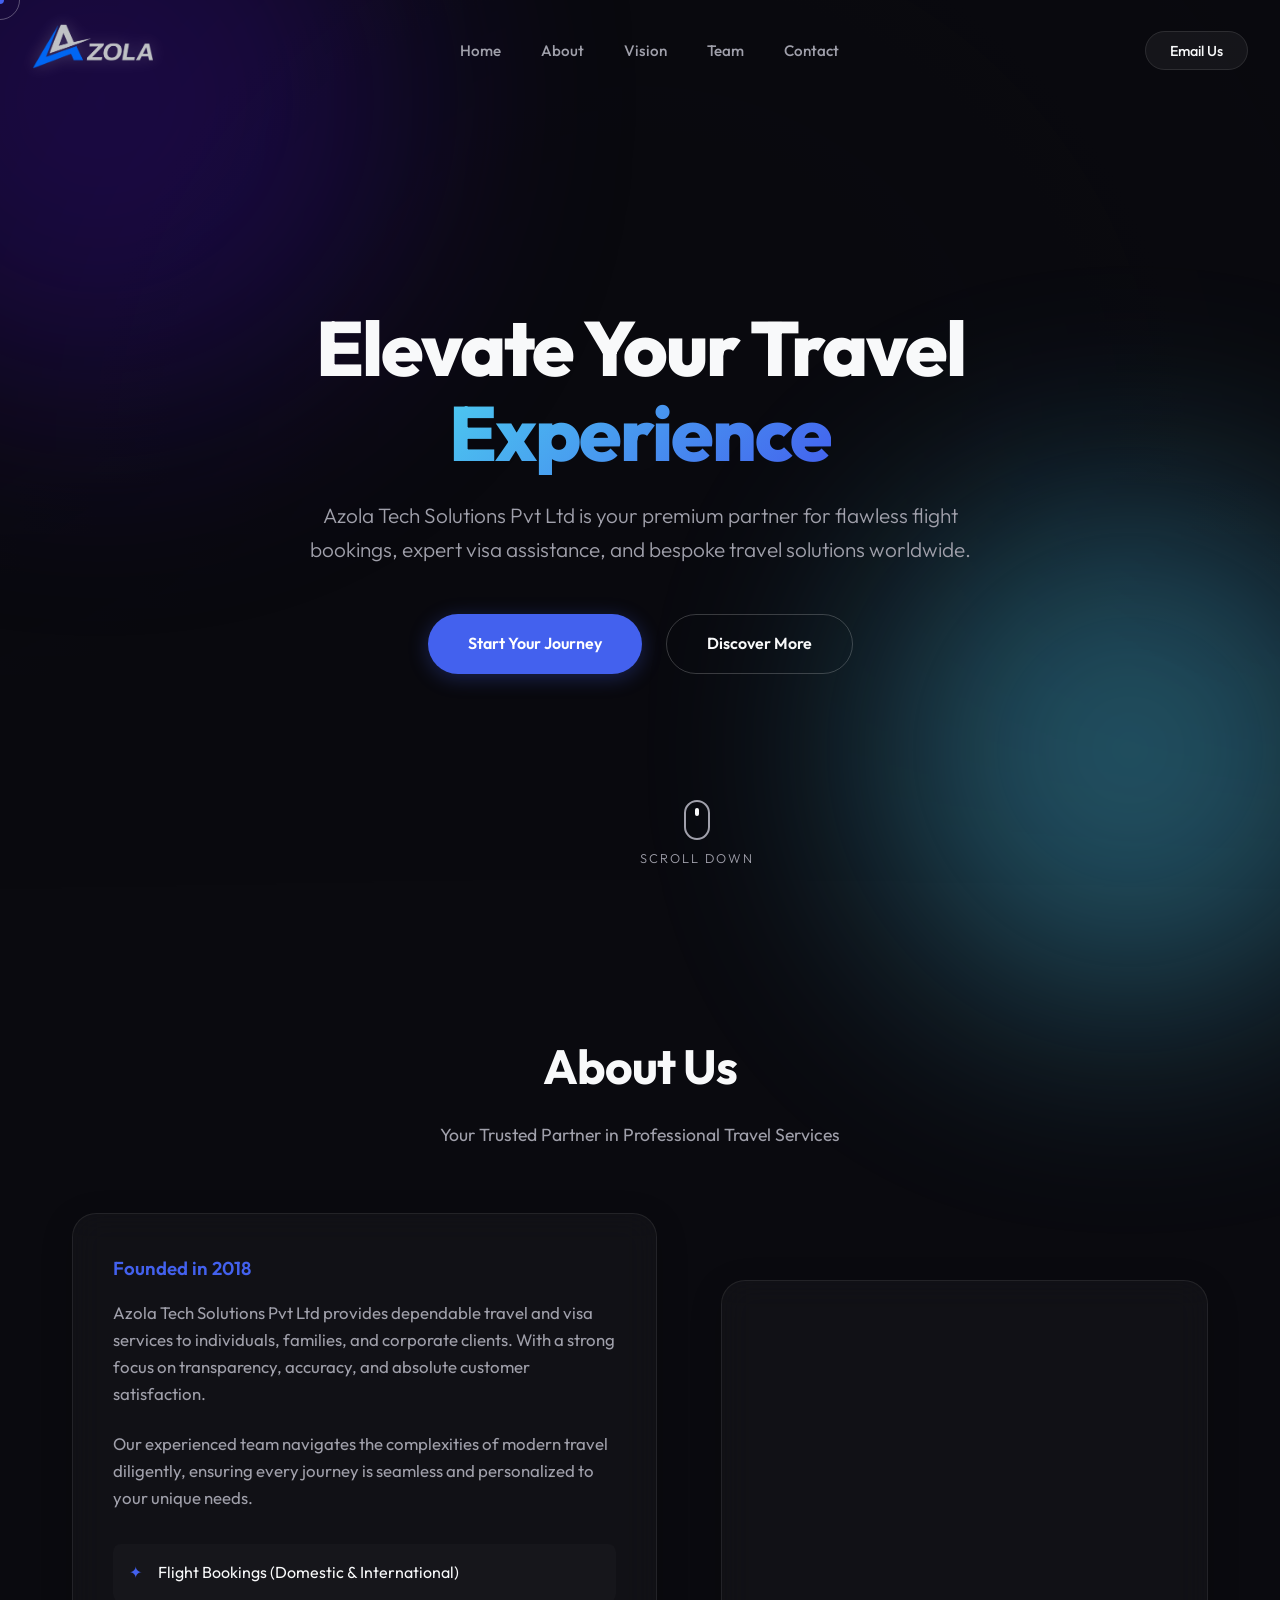
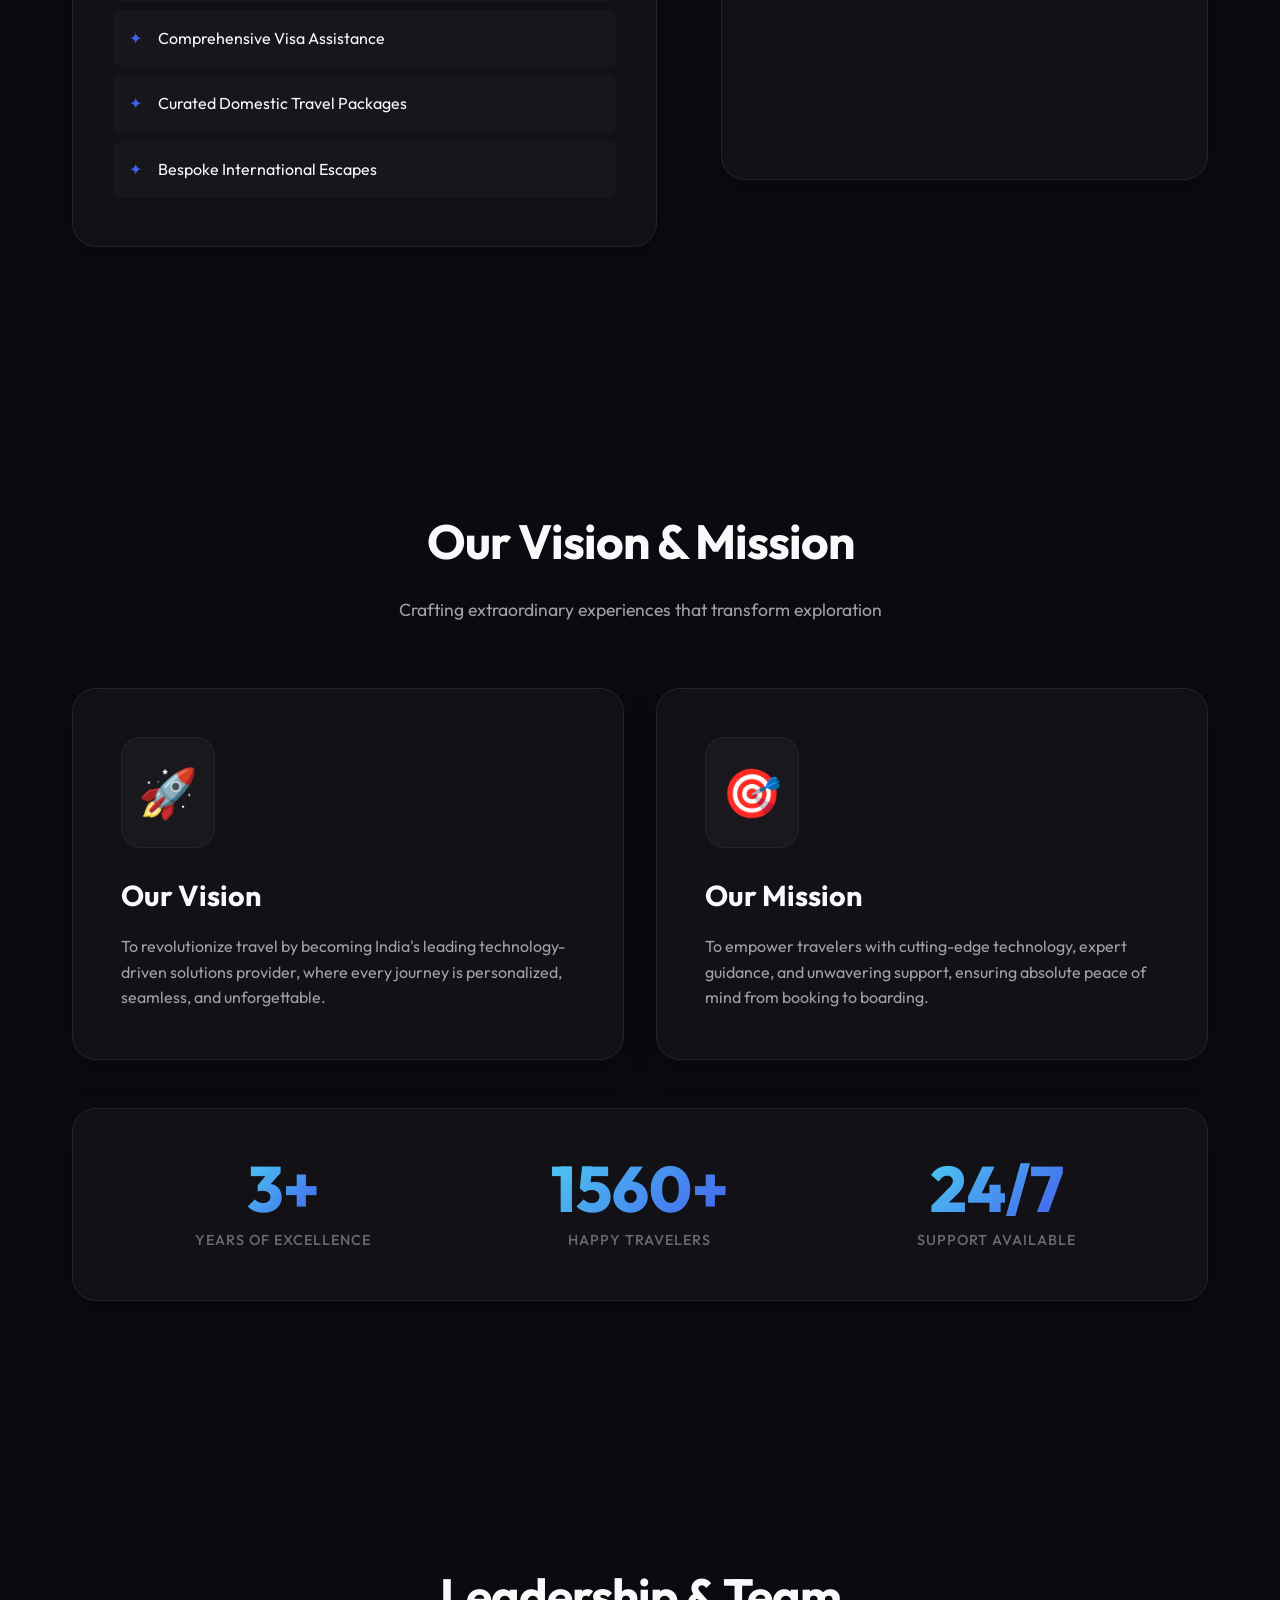
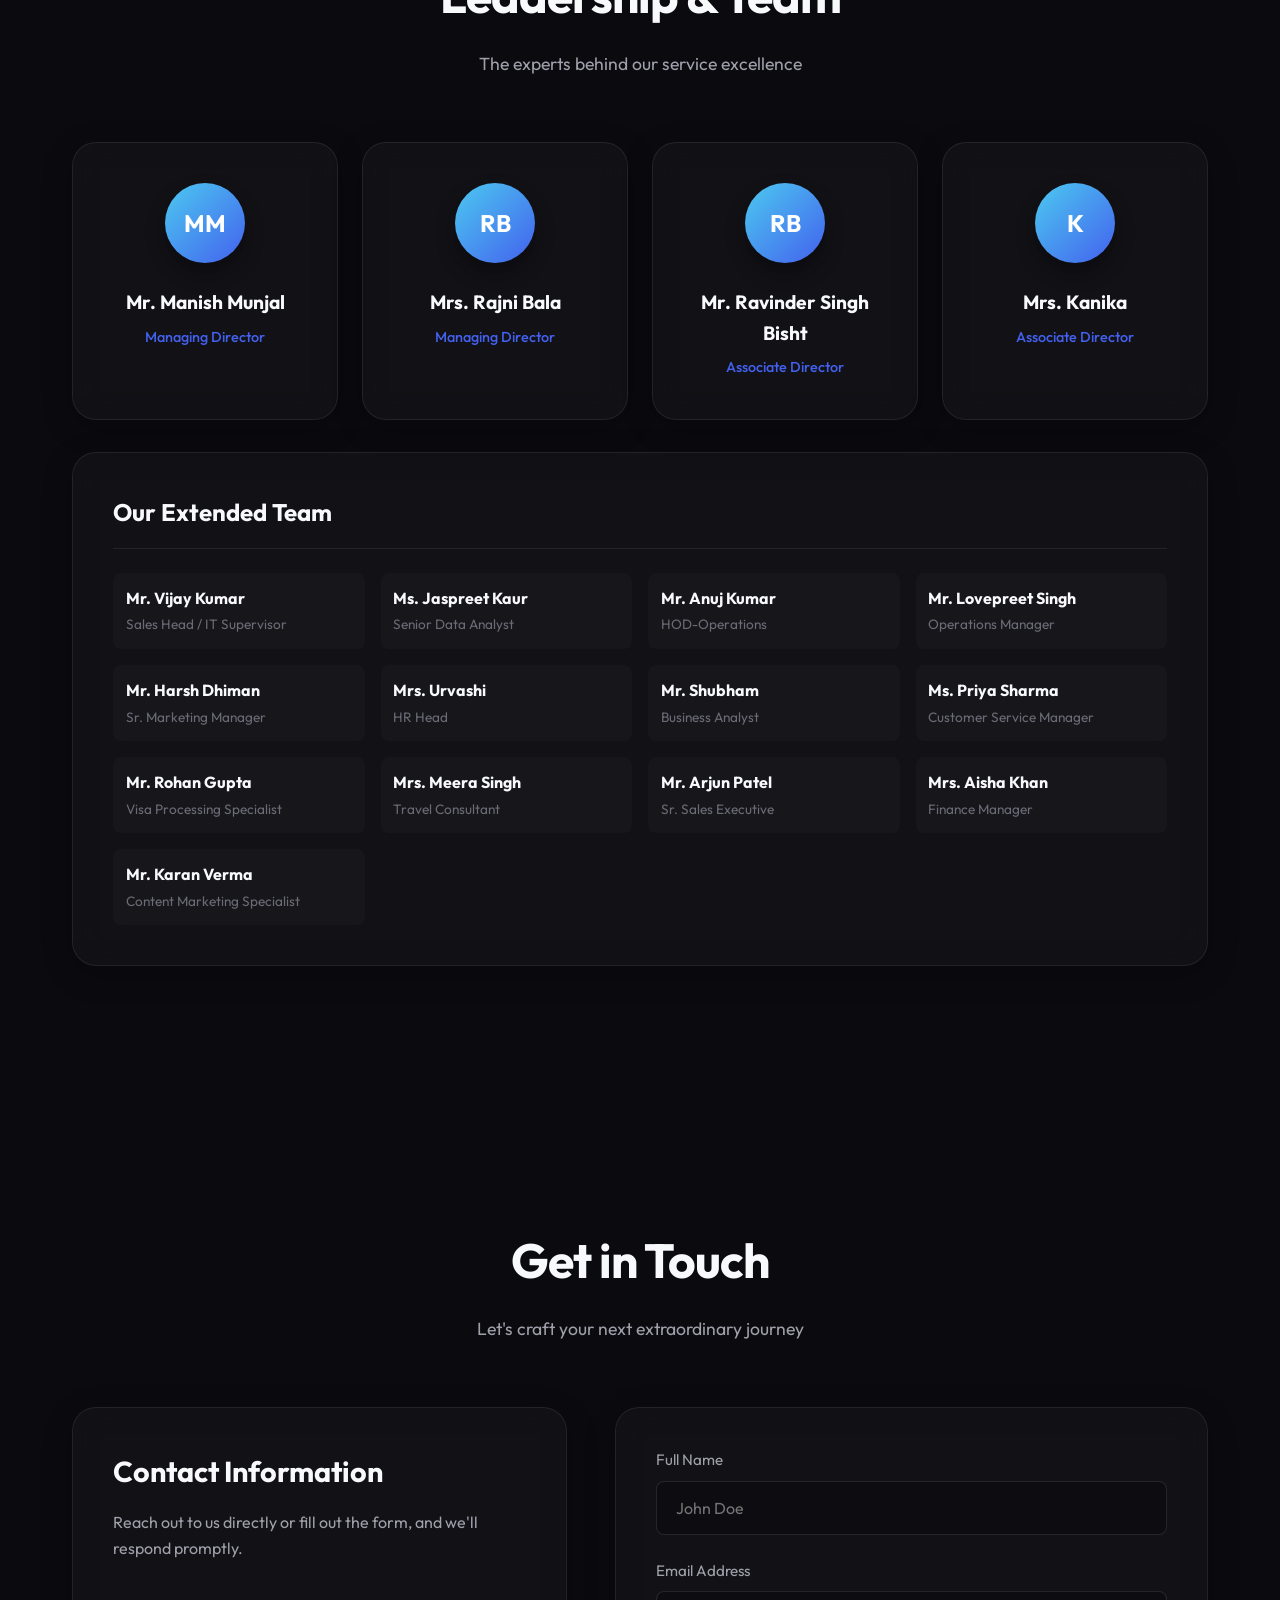
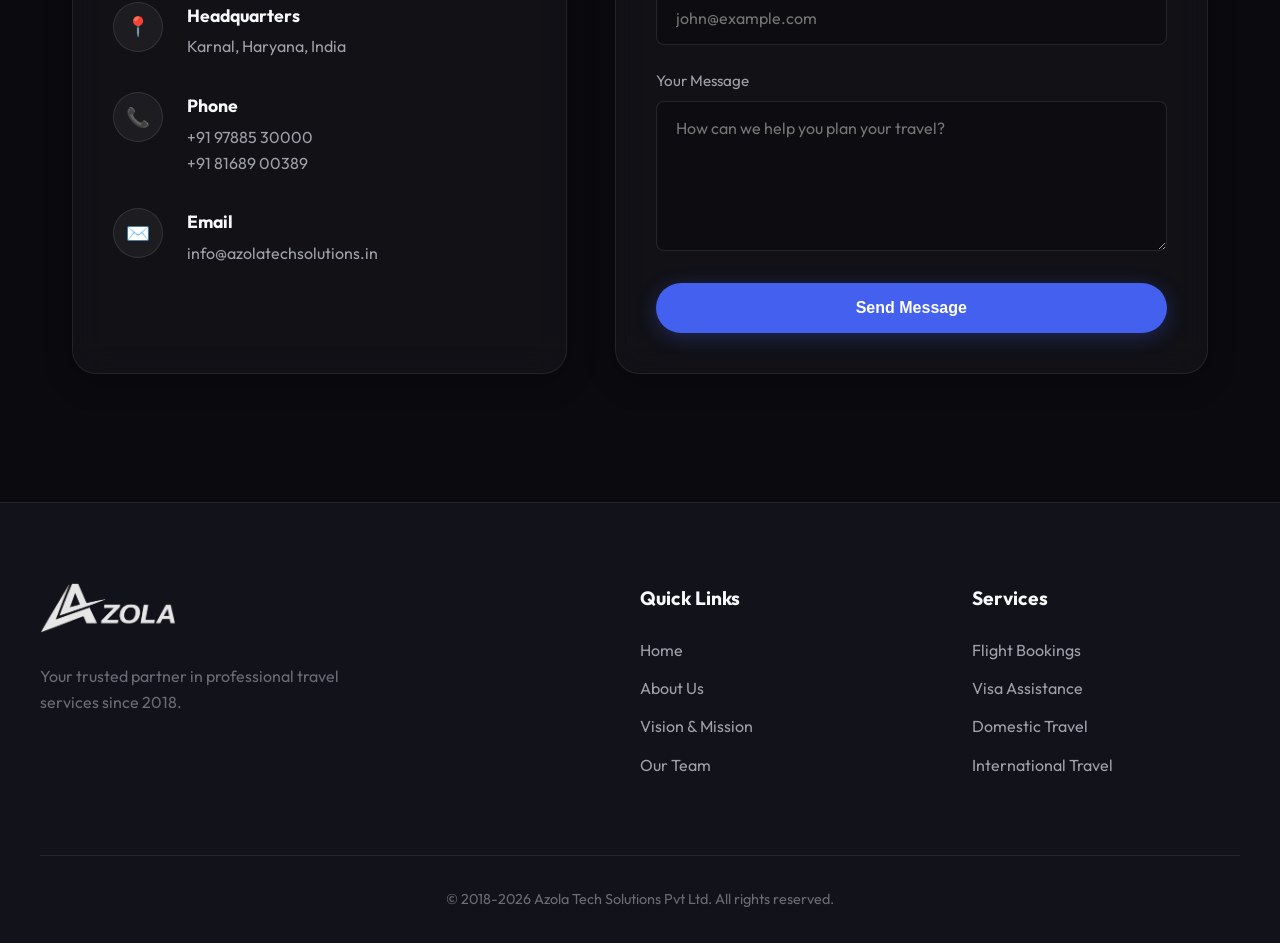
==== commit a9d415d5: "feat: add contact form structure and update HTML metadata" ====
--- a/index.html
+++ b/index.html
@@ -1,298 +1,303 @@
 <!DOCTYPE html>
 <html lang="en">
-  <head>
-    <meta charset="UTF-8" />
-    <meta name="viewport" content="width=device-width, initial-scale=1.0" />
-    <title>Azola Tech Solutions Pvt Ltd - Premium Travel Services</title>
-    <link rel="preconnect" href="https://fonts.googleapis.com" />
-    <link rel="preconnect" href="https://fonts.gstatic.com" crossorigin />
-    <link
-      href="https://fonts.googleapis.com/css2?family=Outfit:wght@300;400;500;600;700;800&display=swap"
-      rel="stylesheet"
-    />
-    <link rel="stylesheet" href="style.css" />
-  </head>
-  <body>
-    <!-- Custom Cursor -->
-    <div class="cursor-dot" id="cursor-dot"></div>
-    <div class="cursor-outline" id="cursor-outline"></div>
-
-    <!-- Background Elements -->
-    <div class="bg-shape bg-shape-1"></div>
-    <div class="bg-shape bg-shape-2"></div>
-
-    <!-- Navbar -->
-    <nav class="navbar" id="navbar">
-      <div class="nav-container">
-        <a href="#home" class="logo">
-          <img src="Logo.png" alt="Azola Tech Solutions Pvt Ltd Logo" />
-        </a>
-        <ul class="nav-links">
-          <li><a href="#home">Home</a></li>
-          <li><a href="#about">About</a></li>
-          <li><a href="#vision">Vision</a></li>
-          <li><a href="#team">Team</a></li>
-          <li><a href="#contact">Contact</a></li>
-        </ul>
-        <div class="nav-contact">
-          <a href="mailto:info@azolatechsolutions.in" class="email btn-glass"
-            >Email Us</a
-          >
-        </div>
-        <button class="mobile-menu-btn" aria-label="Toggle mobile menu">
-          <span></span>
-          <span></span>
-          <span></span>
-        </button>
-      </div>
-    </nav>
-
-    <!-- Hero Section -->
-    <section id="home" class="hero">
-      <div class="hero-overlay"></div>
-      <div class="hero-content">
-        <h1 class="fade-up stagger-1">Elevate Your Travel <br/><span class="text-gradient">Experience</span></h1>
-        <p class="fade-up stagger-2">
-          Azola Tech Solutions Pvt Ltd is your premium partner for flawless flight bookings, expert visa assistance, and bespoke travel solutions worldwide.
-        </p>
-        <div class="cta-buttons fade-up stagger-3">
-          <a href="#contact" class="btn btn-primary">Start Your Journey</a>
-          <a href="#about" class="btn btn-secondary">Discover More</a>
-        </div>
-      </div>
-      <div class="scroll-indicator fade-up stagger-4">
-        <div class="mouse">
-          <div class="wheel"></div>
-        </div>
-        <p>Scroll down</p>
-      </div>
-    </section>
-
-    <!-- About Section -->
-    <section id="about" class="section">
-      <div class="container">
-        <div class="section-header fade-up">
-          <h2 class="section-title">About Us</h2>
-          <p class="section-subtitle">Your Trusted Partner in Professional Travel Services</p>
-        </div>
-        <div class="about-content">
-          <div class="about-text glass-card fade-right">
-            <h3 class="highlight-text">Founded in 2018</h3>
-            <p>
-              Azola Tech Solutions Pvt Ltd provides dependable travel and visa services to individuals, families, and corporate clients. With a strong focus on transparency, accuracy, and absolute customer satisfaction.
-            </p>
-            <p>
-              Our experienced team navigates the complexities of modern travel diligently, ensuring every journey is seamless and personalized to your unique needs.
-            </p>
-            <ul class="services-list">
-              <li>Flight Bookings (Domestic & International)</li>
-              <li>Comprehensive Visa Assistance</li>
-              <li>Curated Domestic Travel Packages</li>
-              <li>Bespoke International Escapes</li>
-            </ul>
+
+<head>
+  <meta charset="UTF-8" />
+  <meta name="viewport" content="width=device-width, initial-scale=1.0" />
+  <title>Azola Tech Solutions Pvt Ltd - Premium Travel Services</title>
+  <link rel="preconnect" href="https://fonts.googleapis.com" />
+  <link rel="preconnect" href="https://fonts.gstatic.com" crossorigin />
+  <link href="https://fonts.googleapis.com/css2?family=Outfit:wght@300;400;500;600;700;800&display=swap"
+    rel="stylesheet" />
+  <link rel="stylesheet" href="style.css" />
+</head>
+
+<body>
+  <!-- Custom Cursor -->
+  <div class="cursor-dot" id="cursor-dot"></div>
+  <div class="cursor-outline" id="cursor-outline"></div>
+
+  <!-- Background Elements -->
+  <div class="bg-shape bg-shape-1"></div>
+  <div class="bg-shape bg-shape-2"></div>
+
+  <!-- Navbar -->
+  <nav class="navbar" id="navbar">
+    <div class="nav-container">
+      <a href="#home" class="logo">
+        <img src="Logo.png" alt="Azola Tech Solutions Pvt Ltd Logo" />
+      </a>
+      <ul class="nav-links">
+        <li><a href="#home">Home</a></li>
+        <li><a href="#about">About</a></li>
+        <li><a href="#vision">Vision</a></li>
+        <li><a href="#team">Team</a></li>
+        <li><a href="#contact">Contact</a></li>
+      </ul>
+      <div class="nav-contact">
+        <a href="mailto:info@azolatechsolutions.in" class="email btn-glass">Email Us</a>
+      </div>
+      <button class="mobile-menu-btn" aria-label="Toggle mobile menu">
+        <span></span>
+        <span></span>
+        <span></span>
+      </button>
+    </div>
+  </nav>
+
+  <!-- Hero Section -->
+  <section id="home" class="hero">
+    <div class="hero-overlay"></div>
+    <div class="hero-content">
+      <h1 class="fade-up stagger-1">Elevate Your Travel <br /><span class="text-gradient">Experience</span></h1>
+      <p class="fade-up stagger-2">
+        Azola Tech Solutions Pvt Ltd is your premium partner for flawless flight bookings, expert visa assistance, and
+        bespoke travel solutions worldwide.
+      </p>
+      <div class="cta-buttons fade-up stagger-3">
+        <a href="#contact" class="btn btn-primary">Start Your Journey</a>
+        <a href="#about" class="btn btn-secondary">Discover More</a>
+      </div>
+    </div>
+    <div class="scroll-indicator fade-up stagger-4">
+      <div class="mouse">
+        <div class="wheel"></div>
+      </div>
+      <p>Scroll down</p>
+    </div>
+  </section>
+
+  <!-- About Section -->
+  <section id="about" class="section">
+    <div class="container">
+      <div class="section-header fade-up">
+        <h2 class="section-title">About Us</h2>
+        <p class="section-subtitle">Your Trusted Partner in Professional Travel Services</p>
+      </div>
+      <div class="about-content">
+        <div class="about-text glass-card fade-right">
+          <h3 class="highlight-text">Founded in 2018</h3>
+          <p>
+            Azola Tech Solutions Pvt Ltd provides dependable travel and visa services to individuals, families, and
+            corporate clients. With a strong focus on transparency, accuracy, and absolute customer satisfaction.
+          </p>
+          <p>
+            Our experienced team navigates the complexities of modern travel diligently, ensuring every journey is
+            seamless and personalized to your unique needs.
+          </p>
+          <ul class="services-list">
+            <li>Flight Bookings (Domestic & International)</li>
+            <li>Comprehensive Visa Assistance</li>
+            <li>Curated Domestic Travel Packages</li>
+            <li>Bespoke International Escapes</li>
+          </ul>
+        </div>
+        <div class="about-image glass-card fade-left">
+          <div class="image-inner"></div>
+        </div>
+      </div>
+    </div>
+  </section>
+
+  <!-- Vision & Mission Section -->
+  <section id="vision" class="section">
+    <div class="container">
+      <div class="section-header fade-up">
+        <h2 class="section-title">Our Vision & Mission</h2>
+        <p class="section-subtitle">Crafting extraordinary experiences that transform exploration</p>
+      </div>
+
+      <div class="vision-grid">
+        <div class="vision-card glass-card fade-up stagger-1">
+          <div class="card-icon">🚀</div>
+          <h3>Our Vision</h3>
+          <p>
+            To revolutionize travel by becoming India's leading technology-driven solutions provider, where every
+            journey is personalized, seamless, and unforgettable.
+          </p>
+        </div>
+
+        <div class="vision-card glass-card fade-up stagger-2">
+          <div class="card-icon">🎯</div>
+          <h3>Our Mission</h3>
+          <p>
+            To empower travelers with cutting-edge technology, expert guidance, and unwavering support, ensuring
+            absolute peace of mind from booking to boarding.
+          </p>
+        </div>
+      </div>
+
+      <div class="stats-container glass-card fade-up stagger-3">
+        <div class="stat-item">
+          <div class="stat-number text-gradient" data-target="8">0</div>
+          <div class="stat-label">Years of Excellence</div>
+        </div>
+        <div class="stat-item">
+          <div class="stat-number text-gradient" data-target="5000">0</div>
+          <div class="stat-label">Happy Travelers</div>
+        </div>
+        <div class="stat-item">
+          <div class="stat-number text-gradient">24/7</div>
+          <div class="stat-label">Support Available</div>
+        </div>
+      </div>
+    </div>
+  </section>
+
+  <!-- Team Section -->
+  <section id="team" class="section">
+    <div class="container">
+      <div class="section-header fade-up">
+        <h2 class="section-title">Leadership & Team</h2>
+        <p class="section-subtitle">The experts behind our service excellence</p>
+      </div>
+
+      <div class="team-grid">
+        <!-- Managing Directors -->
+        <div class="team-card glass-card fade-up stagger-2">
+          <div class="team-avatar">MM</div>
+          <h3>Mr. Manish Munjal</h3>
+          <p class="team-role">Managing Director</p>
+        </div>
+        <div class="team-card glass-card fade-up stagger-1">
+          <div class="team-avatar">RB</div>
+          <h3>Mrs. Rajni Bala</h3>
+          <p class="team-role">Managing Director</p>
+        </div>
+
+        <!-- Associate Directors -->
+        <div class="team-card glass-card fade-up stagger-3">
+          <div class="team-avatar">RB</div>
+          <h3>Mr. Ravinder Singh Bisht</h3>
+          <p class="team-role">Associate Director</p>
+        </div>
+        <div class="team-card glass-card fade-up stagger-4">
+          <div class="team-avatar">K</div>
+          <h3>Mrs. Kanika</h3>
+          <p class="team-role">Associate Director</p>
+        </div>
+      </div>
+
+      <!-- Scrollable list for rest of team to save space -->
+      <div class="team-roster glass-card fade-up">
+        <h3>Our Extended Team</h3>
+        <div class="roster-grid">
+          <div class="roster-item"><strong>Mr. Vijay Kumar</strong> <span>Sales Head / IT Supervisor</span></div>
+          <div class="roster-item"><strong>Ms. Jaspreet Kaur</strong> <span>Senior Data Analyst</span></div>
+          <div class="roster-item"><strong>Mr. Anuj Kumar</strong> <span>HOD-Operations</span></div>
+          <div class="roster-item"><strong>Mr. Lovepreet Singh</strong> <span>Operations Manager</span></div>
+          <div class="roster-item"><strong>Mr. Harsh Dhiman</strong> <span>Sr. Marketing Manager</span></div>
+          <div class="roster-item"><strong>Mrs. Urvashi</strong> <span>HR Head</span></div>
+          <div class="roster-item"><strong>Mr. Shubham</strong> <span>Business Analyst</span></div>
+          <div class="roster-item"><strong>Ms. Priya Sharma</strong> <span>Customer Service Manager</span></div>
+          <div class="roster-item"><strong>Mr. Rohan Gupta</strong> <span>Visa Processing Specialist</span></div>
+          <div class="roster-item"><strong>Mrs. Meera Singh</strong> <span>Travel Consultant</span></div>
+          <div class="roster-item"><strong>Mr. Arjun Patel</strong> <span>Sr. Sales Executive</span></div>
+          <div class="roster-item"><strong>Mrs. Aisha Khan</strong> <span>Finance Manager</span></div>
+          <div class="roster-item"><strong>Mr. Karan Verma</strong> <span>Content Marketing Specialist</span></div>
+        </div>
+      </div>
+    </div>
+  </section>
+
+  <!-- Contact Section -->
+  <section id="contact" class="section">
+    <div class="container">
+      <div class="section-header fade-up">
+        <h2 class="section-title">Get in Touch</h2>
+        <p class="section-subtitle">Let's craft your next extraordinary journey</p>
+      </div>
+
+      <div class="contact-layout">
+        <div class="contact-details glass-card fade-right">
+          <h3>Contact Information</h3>
+          <p class="contact-desc">Reach out to us directly or fill out the form, and we'll respond promptly.</p>
+
+          <div class="contact-info-list">
+            <div class="contact-item">
+              <div class="icon-circle">📍</div>
+              <div>
+                <h4>Headquarters</h4>
+                <p>Karnal, Haryana, India</p>
+              </div>
+            </div>
+            <div class="contact-item">
+              <div class="icon-circle">📞</div>
+              <div>
+                <h4>Phone</h4>
+                <p><a href="tel:+919788530000">+91 97885 30000</a></p>
+                <p><a href="tel:+918168900389">+91 81689 00389</a></p>
+              </div>
+            </div>
+            <div class="contact-item">
+              <div class="icon-circle">✉️</div>
+              <div>
+                <h4>Email</h4>
+                <p><a href="mailto:info@azolatechsolutions.in">info@azolatechsolutions.in</a></p>
+              </div>
+            </div>
           </div>
-          <div class="about-image glass-card fade-left">
-            <div class="image-inner"></div>
-          </div>
-        </div>
-      </div>
-    </section>
-
-    <!-- Vision & Mission Section -->
-    <section id="vision" class="section">
-      <div class="container">
-        <div class="section-header fade-up">
-          <h2 class="section-title">Our Vision & Mission</h2>
-          <p class="section-subtitle">Crafting extraordinary experiences that transform exploration</p>
-        </div>
-
-        <div class="vision-grid">
-          <div class="vision-card glass-card fade-up stagger-1">
-            <div class="card-icon">🚀</div>
-            <h3>Our Vision</h3>
-            <p>
-              To revolutionize travel by becoming India's leading technology-driven solutions provider, where every journey is personalized, seamless, and unforgettable.
-            </p>
-          </div>
-
-          <div class="vision-card glass-card fade-up stagger-2">
-            <div class="card-icon">🎯</div>
-            <h3>Our Mission</h3>
-            <p>
-              To empower travelers with cutting-edge technology, expert guidance, and unwavering support, ensuring absolute peace of mind from booking to boarding.
-            </p>
-          </div>
-        </div>
-
-        <div class="stats-container glass-card fade-up stagger-3">
-          <div class="stat-item">
-            <div class="stat-number text-gradient" data-target="8">0</div>
-            <div class="stat-label">Years of Excellence</div>
-          </div>
-          <div class="stat-item">
-            <div class="stat-number text-gradient" data-target="5000">0</div>
-            <div class="stat-label">Happy Travelers</div>
-          </div>
-          <div class="stat-item">
-            <div class="stat-number text-gradient">24/7</div>
-            <div class="stat-label">Support Available</div>
-          </div>
-        </div>
-      </div>
-    </section>
-
-    <!-- Team Section -->
-    <section id="team" class="section">
-      <div class="container">
-        <div class="section-header fade-up">
-          <h2 class="section-title">Leadership & Team</h2>
-          <p class="section-subtitle">The experts behind our service excellence</p>
-        </div>
-        
-        <div class="team-grid">
-          <!-- Managing Directors -->
-          <div class="team-card glass-card fade-up stagger-1">
-            <div class="team-avatar">RB</div>
-            <h3>Mrs. Rajni Bala</h3>
-            <p class="team-role">Managing Director</p>
-          </div>
-          <div class="team-card glass-card fade-up stagger-2">
-            <div class="team-avatar">MM</div>
-            <h3>Mr. Manish Munjal</h3>
-            <p class="team-role">Managing Director</p>
-          </div>
-          
-          <!-- Associate Directors -->
-          <div class="team-card glass-card fade-up stagger-3">
-            <div class="team-avatar">RB</div>
-            <h3>Mr. Ravinder Singh Bisht</h3>
-            <p class="team-role">Associate Director</p>
-          </div>
-          <div class="team-card glass-card fade-up stagger-4">
-            <div class="team-avatar">K</div>
-            <h3>Mrs. Kanika</h3>
-            <p class="team-role">Associate Director</p>
-          </div>
-        </div>
-
-        <!-- Scrollable list for rest of team to save space -->
-        <div class="team-roster glass-card fade-up">
-          <h3>Our Extended Team</h3>
-          <div class="roster-grid">
-            <div class="roster-item"><strong>Mr. Vijay Kumar</strong> <span>Sales Head / IT Supervisor</span></div>
-            <div class="roster-item"><strong>Ms. Jaspreet Kaur</strong> <span>Senior Data Analyst</span></div>
-            <div class="roster-item"><strong>Mr. Anuj Kumar</strong> <span>HOD-Operations</span></div>
-            <div class="roster-item"><strong>Mr. Lovepreet Singh</strong> <span>Operations Manager</span></div>
-            <div class="roster-item"><strong>Mr. Harsh Dhiman</strong> <span>Sr. Marketing Manager</span></div>
-            <div class="roster-item"><strong>Mrs. Urvashi</strong> <span>HR Head</span></div>
-            <div class="roster-item"><strong>Mr. Shubham</strong> <span>Business Analyst</span></div>
-            <div class="roster-item"><strong>Ms. Priya Sharma</strong> <span>Customer Service Manager</span></div>
-            <div class="roster-item"><strong>Mr. Rohan Gupta</strong> <span>Visa Processing Specialist</span></div>
-            <div class="roster-item"><strong>Mrs. Meera Singh</strong> <span>Travel Consultant</span></div>
-            <div class="roster-item"><strong>Mr. Arjun Patel</strong> <span>Sr. Sales Executive</span></div>
-            <div class="roster-item"><strong>Mrs. Aisha Khan</strong> <span>Finance Manager</span></div>
-            <div class="roster-item"><strong>Mr. Karan Verma</strong> <span>Content Marketing Specialist</span></div>
-          </div>
-        </div>
-      </div>
-    </section>
-
-    <!-- Contact Section -->
-    <section id="contact" class="section">
-      <div class="container">
-        <div class="section-header fade-up">
-          <h2 class="section-title">Get in Touch</h2>
-          <p class="section-subtitle">Let's craft your next extraordinary journey</p>
-        </div>
-        
-        <div class="contact-layout">
-          <div class="contact-details glass-card fade-right">
-            <h3>Contact Information</h3>
-            <p class="contact-desc">Reach out to us directly or fill out the form, and we'll respond promptly.</p>
-            
-            <div class="contact-info-list">
-              <div class="contact-item">
-                <div class="icon-circle">📍</div>
-                <div>
-                  <h4>Headquarters</h4>
-                  <p>Karnal, Haryana, India</p>
-                </div>
-              </div>
-              <div class="contact-item">
-                <div class="icon-circle">📞</div>
-                <div>
-                  <h4>Phone</h4>
-                  <p><a href="tel:+919788530000">+91 97885 30000</a></p>
-                  <p><a href="tel:+918168900389">+91 81689 00389</a></p>
-                </div>
-              </div>
-              <div class="contact-item">
-                <div class="icon-circle">✉️</div>
-                <div>
-                  <h4>Email</h4>
-                  <p><a href="mailto:info@azolatechsolutions.in">info@azolatechsolutions.in</a></p>
-                </div>
-              </div>
-            </div>
-          </div>
-
-          <div class="contact-form-wrapper glass-card fade-left">
-            <form id="contactForm" action="https://formspree.io/f/xnjnkyly" method="POST">
-              <div class="form-group">
-                <label for="name">Full Name</label>
-                <input type="text" id="name" name="name" required placeholder="John Doe" />
-              </div>
-              <div class="form-group">
-                <label for="email">Email Address</label>
-                <input type="email" id="email" name="email" required placeholder="john@example.com" />
-              </div>
-              <div class="form-group">
-                <label for="message">Your Message</label>
-                <textarea id="message" name="message" required placeholder="How can we help you plan your travel?"></textarea>
-              </div>
-              <button type="submit" class="btn btn-primary btn-full">
-                <span>Send Message</span>
-                <div class="btn-shine"></div>
-              </button>
-            </form>
-          </div>
-        </div>
-      </div>
-    </section>
-
-    <!-- Footer -->
-    <footer>
-      <div class="footer-container">
-        <div class="footer-top">
-          <div class="footer-brand">
-            <img src="Logo.png" alt="Azola Tech" class="footer-logo">
-            <p>Your trusted partner in professional travel services since 2018.</p>
-          </div>
-          <div class="footer-links-group">
-            <h4>Quick Links</h4>
-            <ul>
-              <li><a href="#home">Home</a></li>
-              <li><a href="#about">About Us</a></li>
-              <li><a href="#vision">Vision & Mission</a></li>
-              <li><a href="#team">Our Team</a></li>
-            </ul>
-          </div>
-          <div class="footer-links-group">
-            <h4>Services</h4>
-            <ul>
-              <li>Flight Bookings</li>
-              <li>Visa Assistance</li>
-              <li>Domestic Travel</li>
-              <li>International Travel</li>
-            </ul>
-          </div>
-        </div>
-        <div class="footer-bottom">
-          <p>&copy; 2018-2026 Azola Tech Solutions Pvt Ltd. All rights reserved.</p>
-        </div>
-      </div>
-    </footer>
-
-    <script src="script.js"></script>
-  </body>
-</html>
+        </div>
+
+        <div class="contact-form-wrapper glass-card fade-left">
+          <form id="contactForm" action="https://formspree.io/f/xnjnkyly" method="POST">
+            <div class="form-group">
+              <label for="name">Full Name</label>
+              <input type="text" id="name" name="name" required placeholder="John Doe" />
+            </div>
+            <div class="form-group">
+              <label for="email">Email Address</label>
+              <input type="email" id="email" name="email" required placeholder="john@example.com" />
+            </div>
+            <div class="form-group">
+              <label for="message">Your Message</label>
+              <textarea id="message" name="message" required
+                placeholder="How can we help you plan your travel?"></textarea>
+            </div>
+            <button type="submit" class="btn btn-primary btn-full">
+              <span>Send Message</span>
+              <div class="btn-shine"></div>
+            </button>
+          </form>
+        </div>
+      </div>
+    </div>
+  </section>
+
+  <!-- Footer -->
+  <footer>
+    <div class="footer-container">
+      <div class="footer-top">
+        <div class="footer-brand">
+          <img src="Logo.png" alt="Azola Tech" class="footer-logo">
+          <p>Your trusted partner in professional travel services since 2018.</p>
+        </div>
+        <div class="footer-links-group">
+          <h4>Quick Links</h4>
+          <ul>
+            <li><a href="#home">Home</a></li>
+            <li><a href="#about">About Us</a></li>
+            <li><a href="#vision">Vision & Mission</a></li>
+            <li><a href="#team">Our Team</a></li>
+          </ul>
+        </div>
+        <div class="footer-links-group">
+          <h4>Services</h4>
+          <ul>
+            <li>Flight Bookings</li>
+            <li>Visa Assistance</li>
+            <li>Domestic Travel</li>
+            <li>International Travel</li>
+          </ul>
+        </div>
+      </div>
+      <div class="footer-bottom">
+        <p>&copy; 2018-2026 Azola Tech Solutions Pvt Ltd. All rights reserved.</p>
+      </div>
+    </div>
+  </footer>
+
+  <script src="script.js"></script>
+</body>
+
+</html>
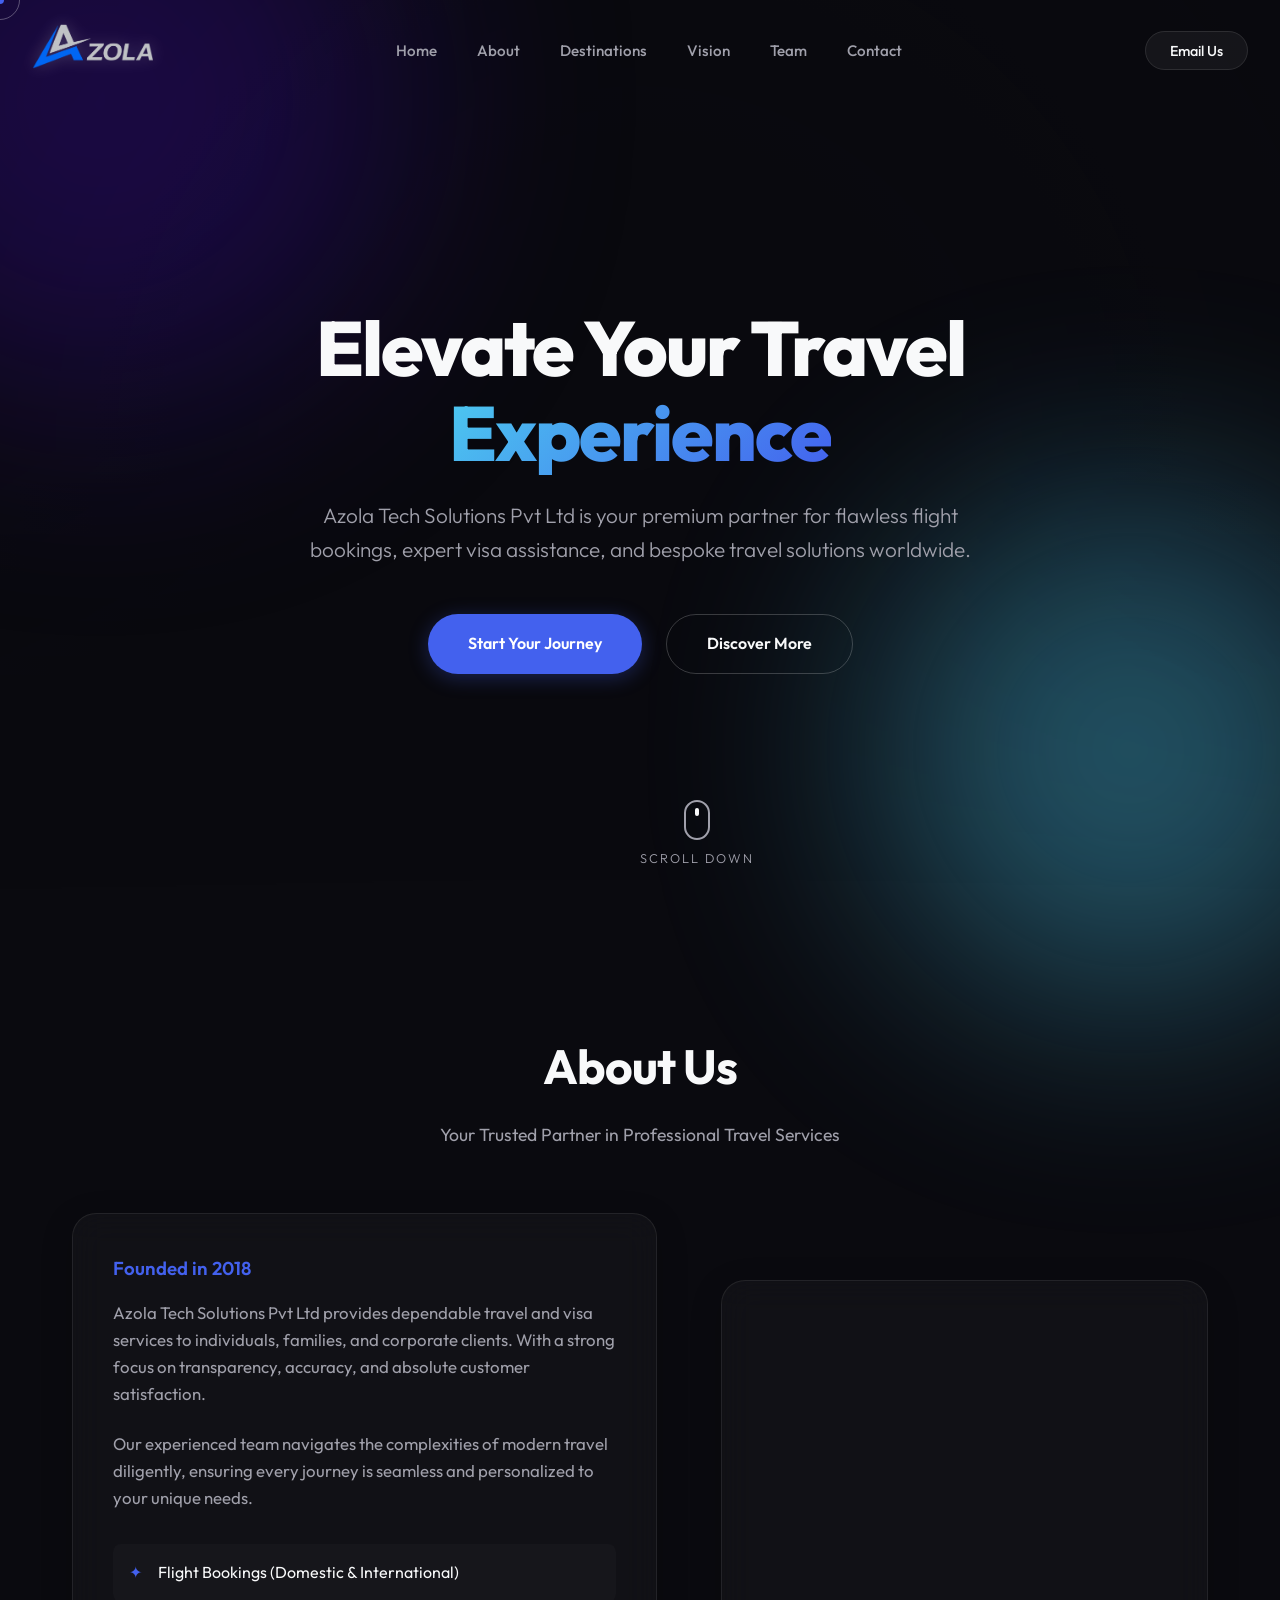
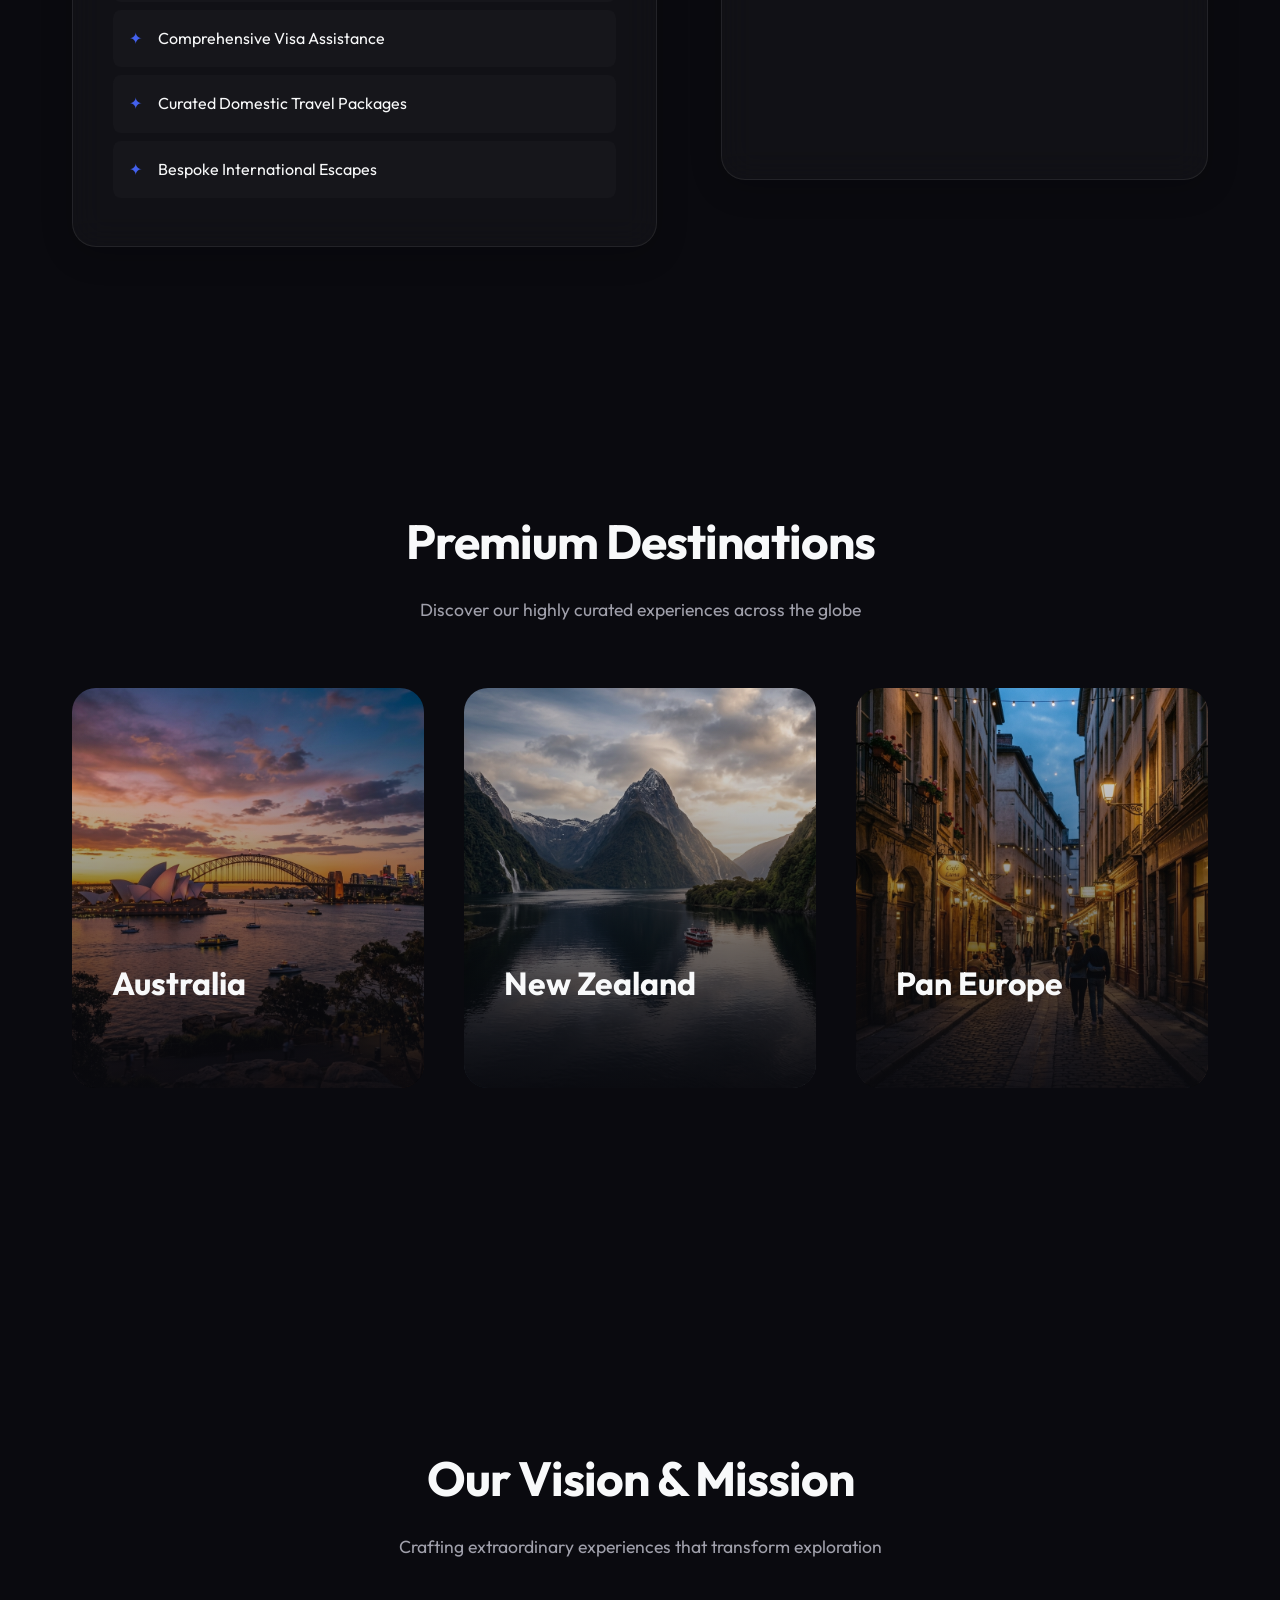
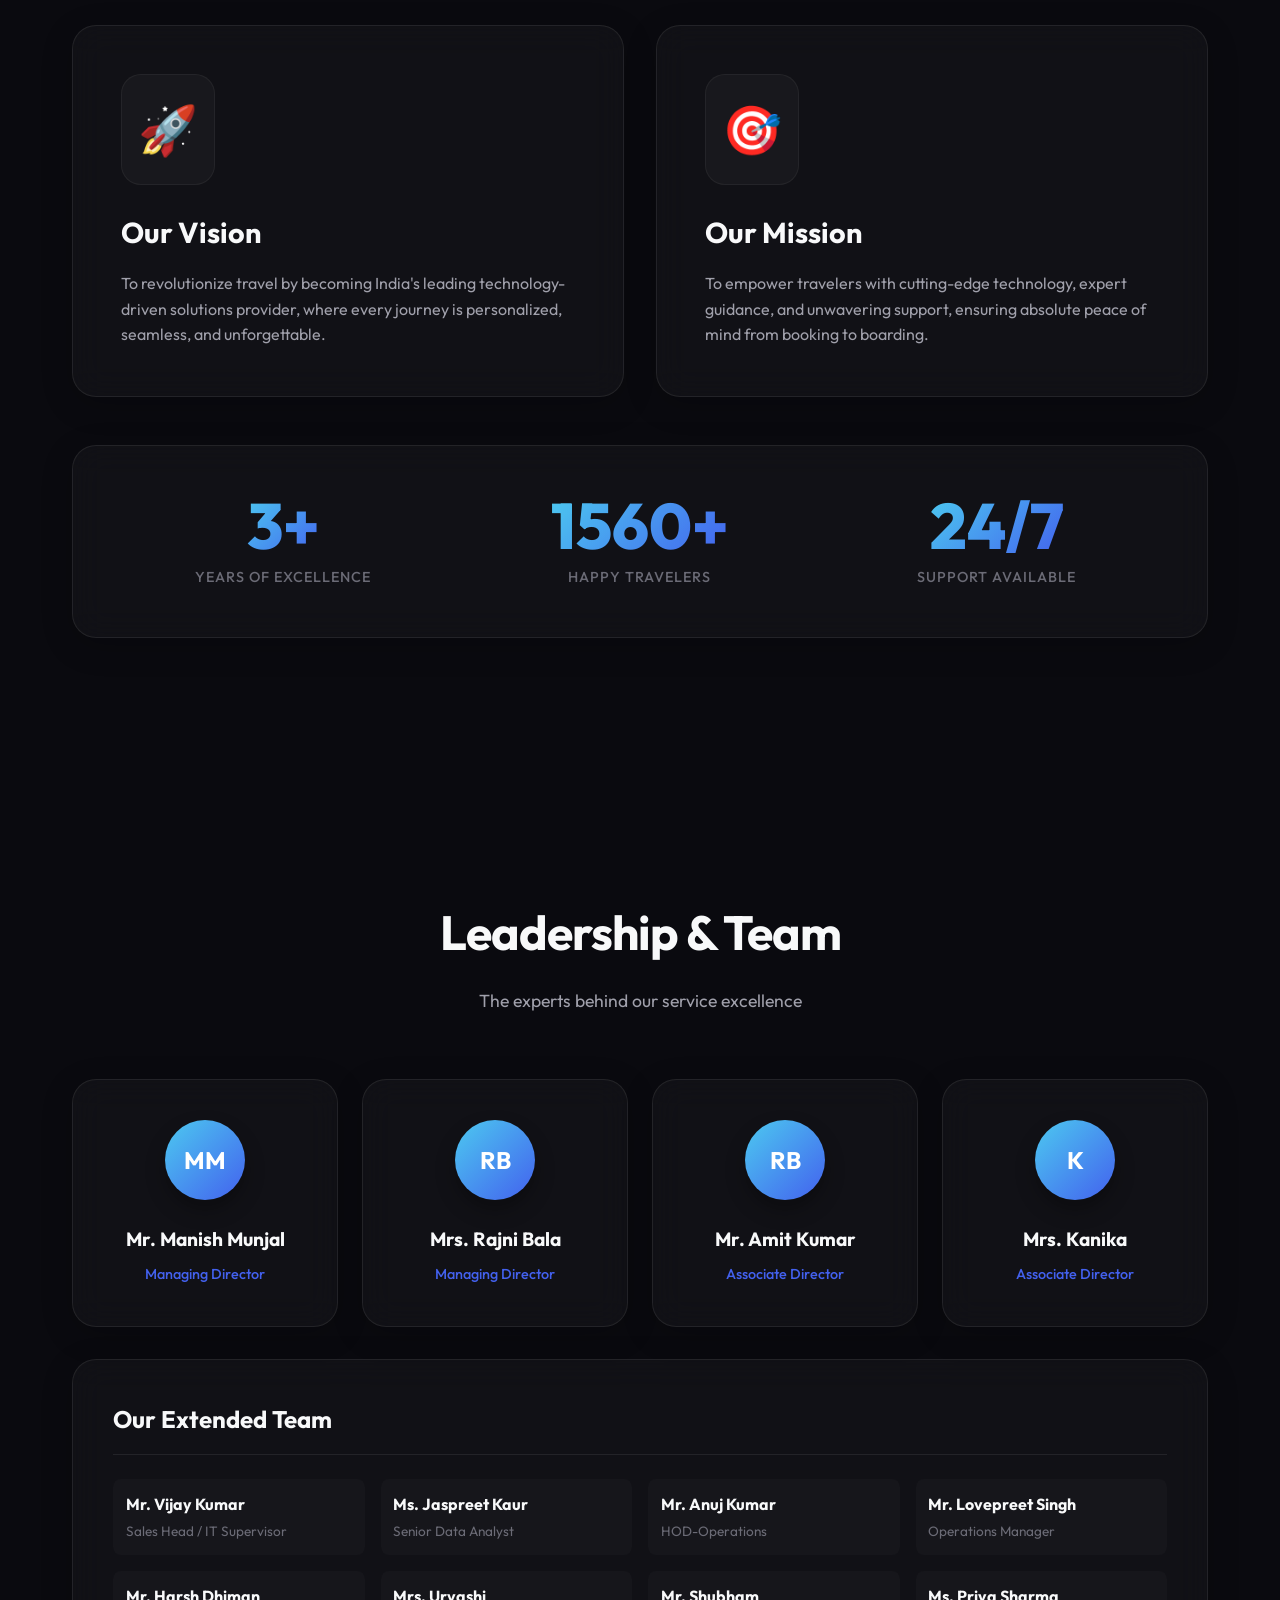
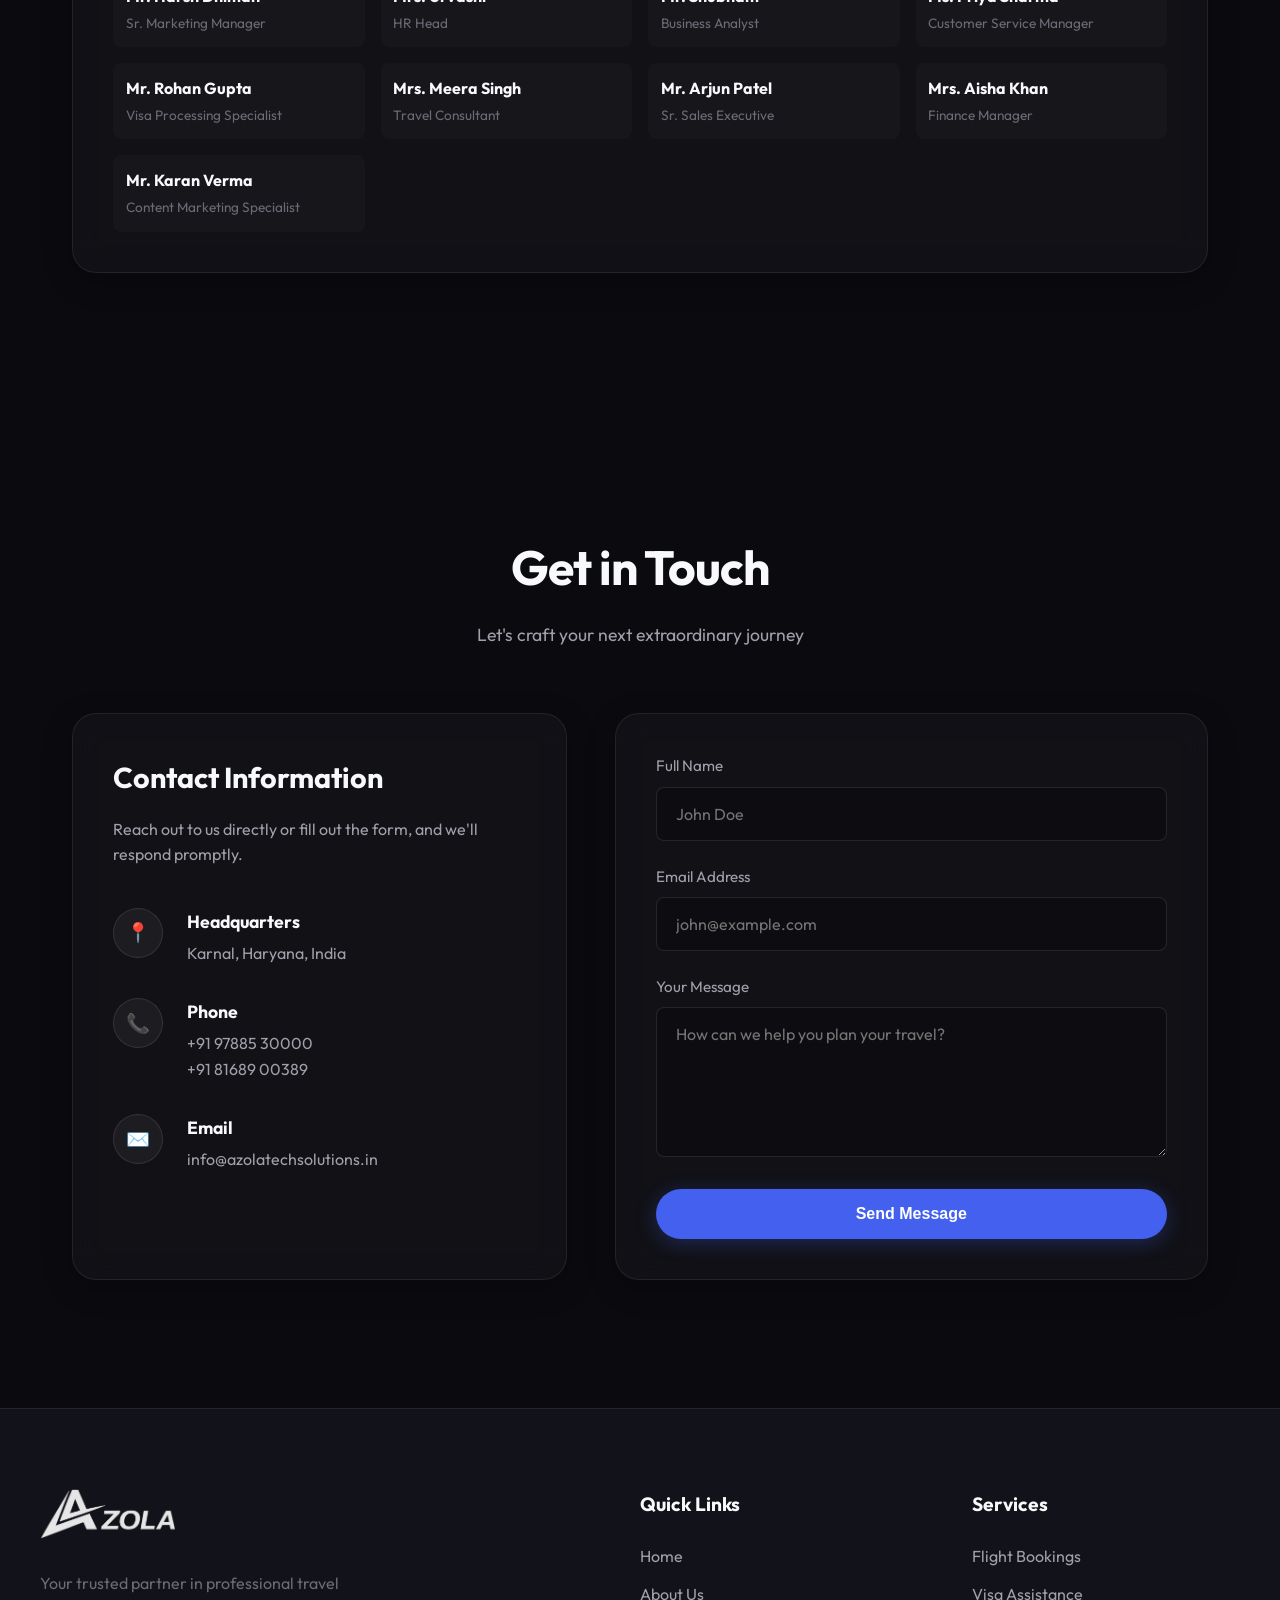
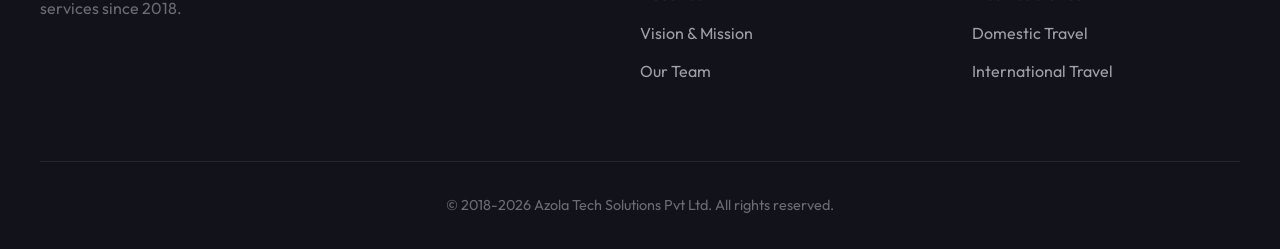
==== commit 316c5202: "feat: add dedicated destination pages and update navigation with new travel packages and assets" ====
--- a/index.html
+++ b/index.html
@@ -30,6 +30,7 @@
       <ul class="nav-links">
         <li><a href="#home">Home</a></li>
         <li><a href="#about">About</a></li>
+        <li><a href="#destinations">Destinations</a></li>
         <li><a href="#vision">Vision</a></li>
         <li><a href="#team">Team</a></li>
         <li><a href="#contact">Contact</a></li>
@@ -99,6 +100,42 @@
     </div>
   </section>
 
+  <!-- Destinations Section -->
+  <section id="destinations" class="section">
+    <div class="container">
+      <div class="section-header fade-up">
+        <h2 class="section-title">Premium Destinations</h2>
+        <p class="section-subtitle">Discover our highly curated experiences across the globe</p>
+      </div>
+
+      <div class="destinations-section" style="padding-top: 0;">
+        <div class="activity-grid">
+          <a href="australia.html" class="dest-card fade-up stagger-1">
+            <img src="assets/aus_hero.png" alt="Australia">
+            <div class="dest-overlay">
+              <h3>Australia</h3>
+              <p>Explore the Great Barrier Reef & Outback Safaris</p>
+            </div>
+          </a>
+          <a href="new-zealand.html" class="dest-card fade-up stagger-2">
+            <img src="assets/nz_hero.png" alt="New Zealand">
+            <div class="dest-overlay">
+              <h3>New Zealand</h3>
+              <p>Experience Bungee Jumping & Glacier Tours</p>
+            </div>
+          </a>
+          <a href="pan-europe.html" class="dest-card fade-up stagger-3">
+            <img src="assets/eu_hero.png" alt="Pan Europe">
+            <div class="dest-overlay">
+              <h3>Pan Europe</h3>
+              <p>Indulge in Venice Gondolas & Luxury Alpine Trains</p>
+            </div>
+          </a>
+        </div>
+      </div>
+    </div>
+  </section>
+
   <!-- Vision & Mission Section -->
   <section id="vision" class="section">
     <div class="container">
@@ -168,7 +205,7 @@
         <!-- Associate Directors -->
         <div class="team-card glass-card fade-up stagger-3">
           <div class="team-avatar">RB</div>
-          <h3>Mr. Ravinder Singh Bisht</h3>
+          <h3>Mr. Amit Kumar</h3>
           <p class="team-role">Associate Director</p>
         </div>
         <div class="team-card glass-card fade-up stagger-4">
--- a/style.css
+++ b/style.css
@@ -913,3 +913,265 @@
   .footer-top { grid-template-columns: 1fr; gap: 2rem; text-align: center; }
   .footer-brand p { margin: 0 auto; }
 }
+
+/* ==========================================================================
+   Destination Pages Styles
+   ========================================================================== */
+.destination-hero {
+  min-height: 70vh;
+  display: flex;
+  align-items: center;
+  justify-content: center;
+  text-align: center;
+  position: relative;
+  padding-top: 80px;
+}
+
+.destination-hero h1 {
+  font-size: clamp(3rem, 6vw, 5.5rem);
+  font-weight: 800;
+  line-height: 1.1;
+  margin-bottom: 1rem;
+  letter-spacing: -2px;
+  z-index: 1;
+}
+
+.destination-hero p {
+  font-size: clamp(1.1rem, 2vw, 1.3rem);
+  color: var(--text-secondary);
+  max-width: 800px;
+  margin: 0 auto;
+  z-index: 1;
+}
+
+#aus-hero .hero-overlay {
+  background: radial-gradient(circle at center, transparent 0%, var(--bg-primary) 100%),
+              url("assets/aus_hero.png") center/cover;
+}
+
+#nz-hero .hero-overlay {
+  background: radial-gradient(circle at center, transparent 0%, var(--bg-primary) 100%),
+              url("assets/nz_hero.png") center/cover;
+}
+
+#eu-hero .hero-overlay {
+  background: radial-gradient(circle at center, transparent 0%, var(--bg-primary) 100%),
+              url("assets/eu_hero.png") center/cover;
+}
+
+.activity-grid {
+  display: grid;
+  grid-template-columns: repeat(auto-fit, minmax(300px, 1fr));
+  gap: 2.5rem;
+  margin-top: 3rem;
+}
+
+.activity-card {
+  padding: 0;
+  overflow: hidden;
+  display: flex;
+  flex-direction: column;
+}
+
+.activity-image {
+  height: 250px;
+  width: 100%;
+  overflow: hidden;
+}
+
+.activity-image img {
+  width: 100%;
+  height: 100%;
+  object-fit: cover;
+  transition: transform var(--transition-slow);
+}
+
+.activity-card:hover .activity-image img {
+  transform: scale(1.1);
+}
+
+.activity-content {
+  padding: 2rem;
+  flex-grow: 1;
+  display: flex;
+  flex-direction: column;
+}
+
+.activity-content h3 {
+  font-size: 1.4rem;
+  margin-bottom: 1rem;
+  color: var(--text-primary);
+}
+
+.activity-content p {
+  color: var(--text-secondary);
+  font-size: 0.95rem;
+  margin-bottom: 1.5rem;
+  flex-grow: 1;
+}
+
+/* Featured Destinations on Home Page */
+.destinations-section {
+  padding: 6rem 0;
+}
+
+.dest-card {
+  position: relative;
+  border-radius: var(--border-radius-lg);
+  overflow: hidden;
+  height: 400px;
+  cursor: pointer;
+}
+
+.dest-card img {
+  width: 100%;
+  height: 100%;
+  object-fit: cover;
+  transition: transform var(--transition-slow);
+}
+
+.dest-card:hover img {
+  transform: scale(1.05);
+}
+
+.dest-overlay {
+  position: absolute;
+  top: 0;
+  left: 0;
+  width: 100%;
+  height: 100%;
+  background: linear-gradient(to top, rgba(10,10,15,0.9) 0%, transparent 100%);
+  display: flex;
+  flex-direction: column;
+  justify-content: flex-end;
+  padding: 2.5rem;
+  transition: var(--transition-fast);
+}
+
+.dest-card h3 {
+  font-size: 2rem;
+  margin-bottom: 0.5rem;
+  transform: translateY(20px);
+  transition: transform var(--transition-fast);
+}
+
+.dest-card p {
+  color: var(--text-secondary);
+  opacity: 0;
+  transform: translateY(20px);
+  transition: all var(--transition-fast);
+}
+
+.dest-card:hover h3 {
+  transform: translateY(0);
+}
+
+.dest-card:hover p {
+  opacity: 1;
+  transform: translateY(0);
+}
+
+/* ==========================================================================
+   Detailed Content Sections (Itinerary & Info)
+   ========================================================================== */
+.content-grid {
+  display: grid;
+  grid-template-columns: 1fr 1fr;
+  gap: 3rem;
+  margin-top: 3rem;
+}
+
+.info-card {
+  padding: 2.5rem;
+  border-left: 4px solid var(--accent-primary);
+}
+
+.info-card h3 {
+  font-size: 1.5rem;
+  margin-bottom: 1rem;
+  color: var(--accent-primary);
+}
+
+.info-card ul {
+  list-style: none;
+  margin-top: 1rem;
+}
+
+.info-card ul li {
+  margin-bottom: 0.8rem;
+  padding-left: 1.5rem;
+  position: relative;
+  color: var(--text-secondary);
+}
+
+.info-card ul li::before {
+  content: '✓';
+  position: absolute;
+  left: 0;
+  color: var(--accent-primary);
+  font-weight: bold;
+}
+
+.timeline {
+  position: relative;
+  max-width: 800px;
+  margin: 0 auto;
+}
+
+.timeline::after {
+  content: '';
+  position: absolute;
+  width: 2px;
+  background-color: rgba(255, 255, 255, 0.1);
+  top: 0;
+  bottom: 0;
+  left: 31px;
+  margin-left: -1px;
+}
+
+.timeline-item {
+  padding: 10px 40px;
+  position: relative;
+  background-color: inherit;
+  width: 100%;
+}
+
+.timeline-item::after {
+  content: '';
+  position: absolute;
+  width: 20px;
+  height: 20px;
+  right: -10px;
+  background-color: var(--bg-primary);
+  border: 4px solid var(--accent-primary);
+  top: 15px;
+  border-radius: 50%;
+  z-index: 1;
+  left: 21px;
+}
+
+.timeline-content {
+  padding: 2rem;
+  background: var(--glass-bg);
+  border: 1px solid var(--glass-border);
+  border-radius: var(--border-radius-md);
+  position: relative;
+  margin-left: 20px;
+}
+
+.timeline-content h4 {
+  font-size: 1.3rem;
+  margin-bottom: 0.5rem;
+  color: var(--text-primary);
+}
+
+.timeline-content p {
+  color: var(--text-secondary);
+  font-size: 0.95rem;
+}
+
+@media (max-width: 768px) {
+  .content-grid {
+    grid-template-columns: 1fr;
+  }
+}
